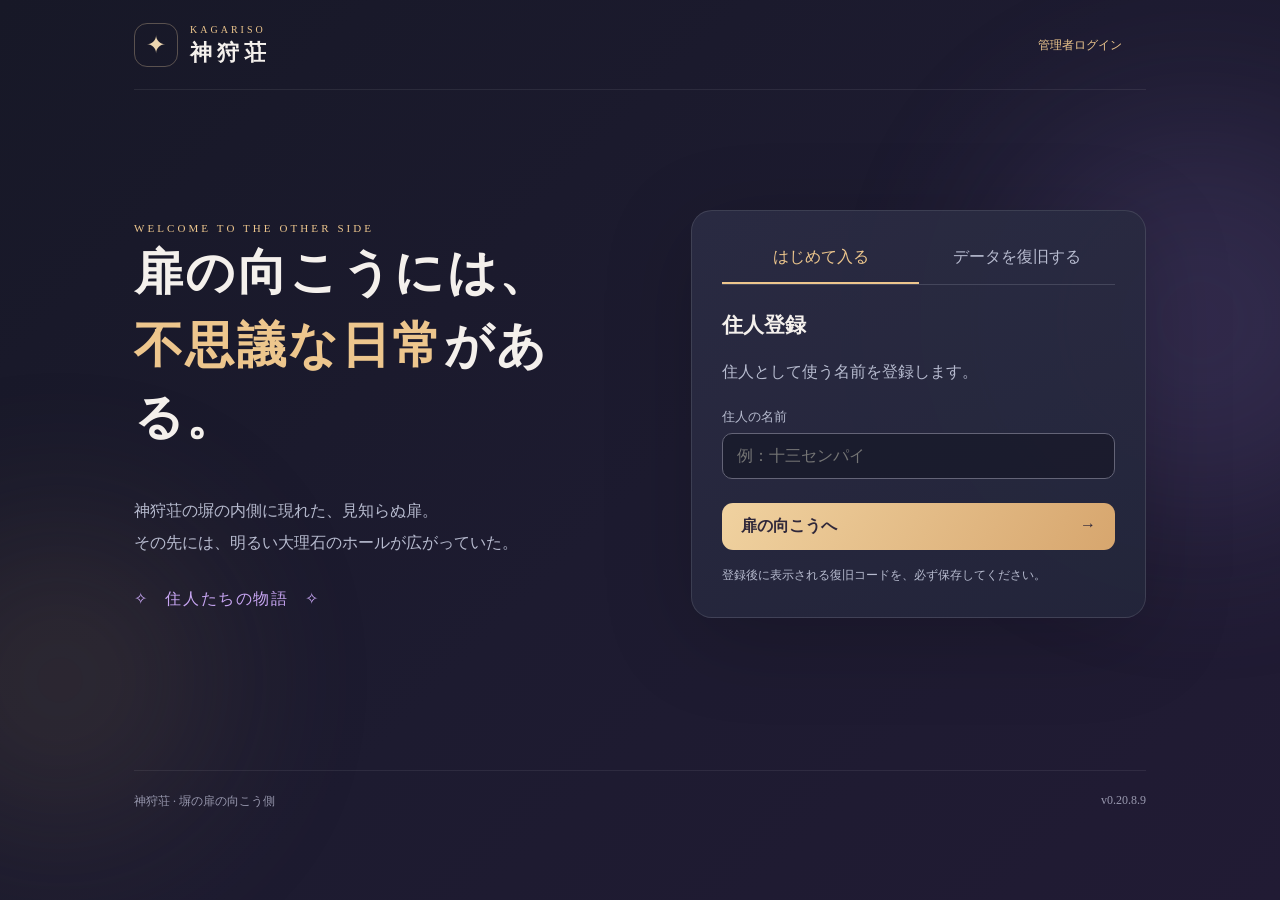
==== index.html @ fafd8544 "Add files via upload" ====
<!doctype html>
<html lang="ja">
<head>
  <meta charset="utf-8">
  <meta name="viewport" content="width=device-width,initial-scale=1">
  <meta name="theme-color" content="#1d1c2c">
  <meta name="description" content="神狩荘の扉の向こうに広がる不思議なホール。住人とNPCが暮らす物語。">
  <title>神狩荘｜塀の扉の向こう側</title>
  <link rel="stylesheet" href="style.css">
  <link rel="stylesheet" href="data/word-ui.css?v=0.12.1.3">
  <link rel="stylesheet" href="data/cave-map.css?v=0.12.1.5">
  <link rel="stylesheet" href="data/diary.css?v=0.13.0">
  <link rel="stylesheet" href="data/notifications.css?v=0.15.1">
  <link rel="stylesheet" href="data/material-rates.css?v=0.15.4">
  <link rel="stylesheet" href="data/quest-editor.css?v=0.15.11">
  <link rel="stylesheet" href="data/mobile-header.css?v=0.15.11">
  <link rel="stylesheet" href="data/cave-statistics.css?v=0.15.11">
  <link rel="stylesheet" href="data/forest.css?v=0.16.4.3">
  <link rel="stylesheet" href="data/sea.css?v=0.17.1.5">
  <link rel="stylesheet" href="data/cooking.css?v=0.18.7.5">
  <link rel="stylesheet" href="data/cave-stills.css?v=0.16.4.4">
  <script src="config.js" defer></script>
  <script src="data/materials.js" defer></script>
  <script src="data/gifts.js" defer></script>
  <script src="data/npcs.js" defer></script>
  <script src="data/visuals.js" defer></script>
  <script src="data/hall-backgrounds.js" defer></script>
  <style>
  /* v0.16.4.10 洞窟スチルの表示を上下まできれいに広げる */
  #cave-story-visual{overflow:hidden;}
  #cave-story-still{position:absolute;inset:0;width:100%;height:100%;object-fit:cover;object-position:center center;border-radius:inherit;display:block;}

/* v0.18.5.20: 共通の食事タブと料理画像のサイズ制限 */
#npc-feeding-page .npc-food-tabs, #pyoro-feeding-page .npc-food-tabs {
 display:grid;grid-template-columns:repeat(3,minmax(0,1fr));gap:8px;margin:18px 0 16px;
}
#npc-feeding-page .npc-food-tab, #pyoro-feeding-page .npc-food-tab {
 width:100%;min-width:0;padding:11px 5px;border:1px solid var(--line);border-radius:10px;
 background:transparent;color:inherit;cursor:pointer;font-size:inherit;
}
#npc-feeding-page .npc-food-tab.active, #pyoro-feeding-page .npc-food-tab.active {
 background:var(--accent,#dbac7f);color:#231b20;font-weight:bold;border-color:transparent;
}
#npc-feeding-page .feeding-list, #pyoro-feeding-page .feeding-list {display:grid;gap:10px;}
#npc-feeding-page .feeding-item, #pyoro-feeding-page .feeding-item {
 display:flex;align-items:center;gap:12px;border:1px solid var(--line);border-radius:12px;padding:10px;min-width:0;
}
#npc-feeding-page .feeding-item > div:first-child, #pyoro-feeding-page .feeding-item > div:first-child {
 width:52px!important;height:52px!important;flex:0 0 52px!important;min-width:52px;max-width:52px;
 display:flex;align-items:center;justify-content:center;overflow:hidden;border-radius:8px;
}
#npc-feeding-page .feeding-item > div:first-child img, #pyoro-feeding-page .feeding-item > div:first-child img {
 display:block!important;width:52px!important;height:52px!important;max-width:52px!important;max-height:52px!important;
 object-fit:contain!important;flex:none!important;margin:0!important;
}
#npc-feeding-page .feeding-item-info, #pyoro-feeding-page .feeding-item-info {flex:1;min-width:0;overflow-wrap:anywhere;}
#npc-feeding-page .feeding-item-info p, #pyoro-feeding-page .feeding-item-info p {margin:4px 0 0;}
#npc-feeding-page .feeding-item > button, #pyoro-feeding-page .feeding-item > button {width:auto!important;flex-shrink:0;}
@media(max-width:420px){#npc-feeding-page .feeding-item,#pyoro-feeding-page .feeding-item{gap:8px;padding:8px;}#npc-feeding-page .feeding-item > button,#pyoro-feeding-page .feeding-item > button{padding:8px 6px;font-size:.75rem;}}

/* 図鑑の検索・レア度欄を下端で揃える */
#material-catalog-page .catalog-search-row{align-items:end}
#material-catalog-page .catalog-search-row > div{min-width:0;display:flex;flex-direction:column}
#material-catalog-page .catalog-search-row label{display:block;line-height:1.4;margin-bottom:6px}
#material-catalog-page .catalog-search-note{font-size:.68em;white-space:nowrap}
#material-catalog-page .catalog-search-row input,#material-catalog-page .catalog-search-row select{box-sizing:border-box;height:42px;min-height:42px;margin:0;min-width:0}
@media(max-width:480px){#material-catalog-page label[for="catalog-search"]{font-size:clamp(11px,3.5vw,14px)}}
</style>
  <style>
  /* v0.16.4.10 白い扉イベントのスチル差し替え */
  .forest-event-visual{position:relative;overflow:hidden;}
  .forest-event-still{display:block;width:100%;height:auto;aspect-ratio:16/9;object-fit:cover;object-position:center center;border-radius:22px;}
</style>
  <style>
  /* v0.16.4.11: PC版ホール上部の操作ボタンを等しい高さで整列。
     スマホ（750px以下）の既存レイアウトは変更しない。 */
  @media (min-width: 751px) {
    .hall-head { flex-wrap: wrap; align-items: flex-start; }
    .hall-head > div:first-child { flex: 1 1 360px; min-width: 0; }
    .hall-head .hall-utilities {
      display: flex;
      flex: 0 0 auto;
      flex-wrap: nowrap;
      align-items: stretch;
      gap: 8px;
      margin: 0;
    }
    .hall-head .hall-utilities button {
      flex: 0 0 auto;
      min-width: 78px;
      min-height: 42px;
      padding: 9px 12px;
      display: inline-flex;
      align-items: center;
      justify-content: center;
      white-space: nowrap;
      word-break: keep-all;
      line-height: 1.35;
      text-align: center;
    }
  }
</style>
  <script src="data/sea-items.js?v=0.17.0.3" defer></script>
  <script src="data/greenhouse-data.js?v=0.19.0" defer></script>
  <script src="script.js?v=0.20.8.9" defer></script>
  <script src="data/cooking.js?v=0.18.7.5" defer></script>
  <script src="data/sea-game.js?v=0.17.1.5" defer></script>
<style>
 .admin-npc-selector{display:flex;align-items:center;flex-wrap:wrap;gap:12px;margin:14px 0 18px;}
 .admin-npc-selector select{max-width:260px;min-width:160px;}
 .admin-npc-selector .tiny{flex-basis:100%;margin:0;}
 #pyoro-admin-layout.profile-layout{display:block;}
 #pyoro-admin-layout.profile-layout .admin-editor-main{max-width:none;}
 #admin-editor-page .admin-enabled input[type=checkbox]{width:auto;flex:0 0 auto;}
 #admin-editor-page .admin-reply-row{grid-template-columns:minmax(0,1fr) minmax(0,2fr) auto;}
 @media(max-width:650px){#admin-editor-page .admin-reply-row{grid-template-columns:1fr;}}
 #admin-editor-page .admin-fields-grid>div{min-width:0;}
 #admin-editor-page .admin-topic-button{font:inherit; font-size:.85rem;}
 #pyoro-admin-fields .admin-gift-preview img{object-fit:contain;}
 .pyoro-material-admin-row{display:flex;align-items:center;gap:10px;margin:9px 0;}
 .pyoro-material-admin-row input:first-child{flex:1;}.pyoro-material-admin-row input[type=number]{width:90px!important;}
 .pyoro-audit-row{font-size:.82rem;opacity:.85;margin:6px 0;}
</style>
<style>
 .sea-admin-scroll{overflow-x:auto;margin:16px 0;}
 .sea-admin-table{width:100%;border-collapse:collapse;min-width:700px;}
 .sea-admin-table th,.sea-admin-table td{padding:9px 7px;border-bottom:1px solid rgba(190,180,215,.22);text-align:center;}
 .sea-admin-table input{width:86px;min-width:64px;box-sizing:border-box;padding:8px 5px;text-align:center;}
 .sea-admin-table th:first-child,.sea-admin-table td:first-child{white-space:nowrap;}
 #admin-sea-panel{margin-top:20px;}
</style>

<style>
/* v0.18.2 赤色の獣: 黄色い獣と同じプロフィール密度・順番 */
#pyoro-page .npc-profile > .actions > button,#pyoro-page .npc-profile > button.secondary{width:100%;}
#pyoro-page .npc-profile > button.secondary.small{width:auto;max-width:100%;margin-top:0;}
#pyoro-page .pyoro-subview{margin-top:24px;border-top:1px solid rgba(160,160,185,.3);padding-top:18px;}
#pyoro-page .pyoro-subview-top{display:flex;align-items:center;gap:14px;flex-wrap:wrap;margin-bottom:16px;}
#pyoro-page .pyoro-subview-top h2{margin:0;}
#pyoro-page .pyoro-detail-panel > h3{margin:16px 0;}
#pyoro-page .details-content .secondary.small{display:inline-flex;margin:6px 6px 0 0;}
#pyoro-page .npc-heading #pyoro-relationship{margin-top:4px;}
#pyoro-conversation-page .speech{margin-bottom:14px;}
#pyoro-conversation-page .conversation-paper-image{object-fit:contain;}
</style>
<style>
/* v0.18.3: 赤色の獣の言葉帳・日記・贈り物は黄色い獣と同じサイズ */
#pyoro-words-page input,#pyoro-words-page textarea{width:100%;max-width:100%;box-sizing:border-box}
#pyoro-word-history-page .request-card{margin-bottom:12px}
#pyoro-diary-page .diary-paper{white-space:normal}
#pyoro-diary-page #pyoro-diary-body{white-space:pre-line}
</style>
<style>
/* v0.18.4: 黄色い獣のUIに準拠した赤色の獣の独立ページ */
#pyoro-feeding-page .npc-feed-summary{display:flex;align-items:center;gap:14px;border:1px solid rgba(160,160,185,.3);border-radius:12px;padding:12px;margin:18px 0 22px}
#pyoro-feeding-page .npc-feed-summary img{width:80px;height:86px;object-fit:contain;flex:none}
#pyoro-feeding-page .npc-feed-summary p{margin:4px 0 0}
#pyoro-feeding-page #pyoro-feed-list h3{margin:18px 0 12px}
#pyoro-feeding-page #pyoro-feed-list button{width:100%}

</style>
<style>
/* v0.18.5: 赤色の獣の会話フォームを黄色い獣のUIと完全に同じ指定へ。 */
#pyoro-ai-form{display:grid;gap:10px;margin:12px 0}
#pyoro-ai-message{width:100%;min-height:94px;box-sizing:border-box;resize:vertical;background:#191b2d;border:1px solid var(--line);color:var(--ink);border-radius:9px;padding:12px;font:inherit;line-height:1.7;display:block}
#pyoro-ai-send{width:100%}
#pyoro-history-open{width:100%;margin:8px 0 12px}
#pyoro-conversation-page .conversation-word-action button{width:100%}
#pyoro-conversation-page .conversation-feeding-action button{width:100%}
#pyoro-conversation-close{width:100%;margin-top:15px}
#pyoro-name-form input{width:100%}
#pyoro-conversation-page .section-top h2{font-size:21px}
</style>

<style>
/* v0.18.5.2: 黄色い獣の言葉帳と同じフォーム間隔・サイズ */
#pyoro-words-page #pyoro-word-form{display:block}
#pyoro-words-page #pyoro-word-form label{display:block;margin:16px 0 7px;font-size:inherit}
#pyoro-words-page #pyoro-word-form input,
#pyoro-words-page #pyoro-word-form textarea{
 display:block;width:100%;max-width:100%;box-sizing:border-box;
 background:#191b2d;color:var(--ink);border:1px solid var(--line);
 border-radius:8px;padding:12px;font:inherit;line-height:1.6;
}
#pyoro-words-page #pyoro-word-form textarea{min-height:72px;resize:vertical}
#pyoro-words-page #pyoro-word-form button[type=submit]{display:block;width:100%;margin-top:20px}
#pyoro-words-page #pyoro-word-history-open{width:auto}
</style>

<style>
/* v0.18.5.20 共通NPC UI */
#pyoro-feeding-page .npc-feed-summary{border:0;padding:0;margin:14px 0 20px}
#pyoro-feeding-page .npc-feed-summary img{width:88px;height:96px;object-fit:contain}
#pyoro-feeding-page .feeding-list{display:grid;gap:10px}
#pyoro-feeding-page .feeding-item{display:flex;align-items:center;gap:12px;border:1px solid var(--line);border-radius:12px;padding:10px}
#pyoro-feeding-page .feeding-item > div:first-child{width:52px;flex:0 0 52px}
#pyoro-feeding-page .feeding-item img{width:52px;height:52px;object-fit:contain}
#pyoro-feeding-page .feeding-item-info{flex:1;min-width:0}
#pyoro-feeding-page .feeding-item-info p{margin:4px 0 0}
#pyoro-feeding-page .feeding-item button{width:auto!important;flex-shrink:0}
#hall-pyoro-actor img,#hall-paper-actor img{object-fit:contain;object-position:center bottom}
/* 立ち絵の余白が異なるため赤色の獣の見かけの大きさを調整 */
#hall-pyoro-actor img{transform:scale(.88);transform-origin:center bottom}
.npc-calendar{margin:16px 0 24px;padding:12px;border:1px solid var(--line);border-radius:12px}
.npc-calendar-header{display:flex;align-items:center;justify-content:space-between;gap:12px;margin-bottom:12px}
.npc-calendar-header button{width:38px;min-width:38px}
.npc-calendar-grid{display:grid;grid-template-columns:repeat(7,minmax(0,1fr));gap:4px}
.npc-calendar-weekday{text-align:center;font-size:.75rem;color:var(--muted);padding:5px 0}
.npc-calendar-grid button{aspect-ratio:1;min-width:0;padding:3px 0;border-radius:7px;font-size:.82rem}
.npc-calendar-grid button.has-entry{border-color:#c8a77b;color:#ffe2af}
.npc-calendar-grid button.active{background:#d9b17d;color:#201c27}
.npc-calendar-grid button:disabled{opacity:.35;cursor:default}
#paper-calendar-more,#pyoro-calendar-more{margin-top:12px}
</style>
<style>
/* v0.18.5.20: 森の扉と同じ四角い当たり判定を4つの入口へ適用。 */
#hall-visual .hall-door-hotspot{
  clip-path:none;
  border-radius:8px;
  box-sizing:border-box;
  overflow:visible;
}
#hall-visual .hall-door-hotspot::before{
  inset:0;
  box-sizing:border-box;
  border-radius:8px;
}
</style>

<style>
/* v0.18.6 月の扉：他の扉と同じ矩形の感知範囲 */
#hall-visual #hall-moon-door{clip-path:none;border-radius:8px;box-sizing:border-box;}
#hall-visual #hall-moon-door::before{inset:0;box-sizing:border-box;border-radius:8px;}
.moon-panel{max-width:630px;margin:auto;}
.moon-entrance{margin-top:20px;padding:22px;border:1px solid var(--line);border-radius:15px;background:rgba(17,19,37,.45);text-align:center;}
.moon-symbol{font-size:56px;line-height:1.4;color:#edd4a3;}
</style>
<style>
/* v0.18.7: 商人は背景と人物を合成済みの一枚絵で表示する */
.lent-scene{display:block;width:100%;height:auto;max-height:none;object-fit:contain;border-radius:15px;margin:16px 0;}
.lent-flower-quest{margin:16px 0 24px;padding:16px;border:1px solid var(--line);border-radius:12px;background:rgba(20,23,41,.35)}
.lent-flower-quest h2{margin-top:0}.lent-flower-intro{white-space:pre-wrap;line-height:1.8}
.lent-flower-progress{font-weight:700;color:#efd4a1}.lent-flower-action{display:flex;align-items:center;gap:10px;flex-wrap:wrap;margin:12px 0}
.lent-flower-action input{width:90px;padding:10px;border:1px solid var(--line);background:#1b2034;color:inherit;border-radius:8px}
@media(max-width:490px){.lent-flower-action button{flex:1 1 100%}}
.lent-intro{border:1px solid var(--line);border-radius:12px;padding:16px;margin:14px 0;}
.lent-intro h2{margin-top:0;}.lent-panel .lent-shop{margin-top:18px;}
/* v0.18.7.1 lentの親密度は獣と同じハート方式。商人らしく控えめに。 */
.lent-intro .lent-hearts{font-size:18px;line-height:1.4;letter-spacing:1px;color:#e7aaa7;margin:9px 0 3px;}
.lent-intro .lent-relation{font-size:12px;line-height:1.5;color:var(--muted,#b9bccd);margin:0 0 10px;}

.lent-offer{display:flex;align-items:center;justify-content:space-between;gap:12px;padding:14px;margin:10px 0;border:1px solid var(--line);border-radius:11px;}
.lent-offer .lent-offer-copy{flex:1;min-width:0;}.lent-offer-copy p{margin:5px 0 0;}
.lent-panel textarea{width:100%;box-sizing:border-box;min-height:105px;background:var(--input-bg,#1b2034);color:inherit;border:1px solid var(--line);border-radius:9px;padding:12px;font:inherit;}
.lent-panel #lent-chat-send{width:100%;margin-top:10px;}.lent-chat-panel{border-top:1px solid var(--line);padding-top:18px;margin-top:22px;}
@media(max-width:490px){.lent-offer{flex-direction:column;align-items:stretch;}}
</style>
<style>
#gh-stage{position:relative;overflow:hidden;border-radius:12px;min-height:200px;background:#303b36;isolation:isolate} .gh-background{width:100%;display:block;aspect-ratio:16/9;object-fit:cover;opacity:.48} #gh-pots{position:absolute;bottom:5%;left:0;right:0;display:grid;grid-template-columns:repeat(5,minmax(0,1fr));align-items:end;gap:0} .gh-pot{min-width:0;text-align:center;color:white;text-shadow:0 1px 3px #000;font-size:clamp(9px,2.3vw,14px)} .gh-pot img,.gh-pot svg{display:block;width:100%;aspect-ratio:1;object-fit:contain;filter:drop-shadow(0 3px 3px #0005)} .gh-pot span{display:block;background:#222437cf;border-radius:4px;margin:0 2px;padding:3px 0;min-height:2em} #gh-watering{position:absolute;width:31%;top:14%;z-index:5;pointer-events:none;transform:scaleX(var(--gh-flip,1));transition:left .18s ease} #gh-watering.gh-pour{animation:gh-pour .7s ease-in-out} @keyframes gh-pour{0%{transform:scaleX(var(--gh-flip,1)) rotate(-8deg);opacity:0}25%,75%{transform:scaleX(var(--gh-flip,1)) rotate(-15deg);opacity:1}100%{transform:scaleX(var(--gh-flip,1)) rotate(-4deg);opacity:.8}} .gh-wet img{filter:brightness(.85)} #gh-can{display:flex;align-items:center;gap:10px} #gh-can img{width:82px;object-fit:contain} #gh-prep label{display:block;margin:10px 0} #gh-prep input[type=checkbox]{width:auto} #gh-bar{width:100%;accent-color:#b99bdf} .gh-result-row{display:flex;gap:10px;align-items:center;margin:8px 0} .gh-result-row img{width:64px;height:64px;object-fit:contain;border-radius:6px} .gh-result-row span{flex:1} .gh-tabs,.gh-qty{display:flex;gap:6px;flex-wrap:wrap;align-items:center;margin:12px 0} .gh-qty input{width:72px;max-width:25%;text-align:center} .gh-selected{border-color:#e6bb82!important;color:#e6bb82!important} .gh-recipe select{width:100%;margin-top:5px} .gh-recipe{margin:10px 0} @media(prefers-reduced-motion:reduce){#gh-watering.gh-pour{animation:none}}
</style>
  <style>
  /* v0.20.0: 商人の報酬画像をカード内に収める。 */
  #lent-seed-reward {min-width:0;}
  #lent-seed-image.hidden, #lent-shop.hidden {display:none!important;}
  #lent-seed-reward .lent-seed-image {display:block;width:120px;max-width:100%;height:auto;max-height:120px;object-fit:contain;margin:10px auto;border-radius:8px;box-sizing:border-box;}
  </style>

<style>
/* v0.20.1: 寛ぎスペースでの獣の行動差分と会話マーク */
#hall-visual .npc-actor.hall-lounge-actor{
  position:absolute;
  z-index:6;
  min-width:88px;
  max-width:170px;
}
#hall-visual .npc-actor .hall-chat-bubble{display:none;}
#hall-visual .npc-actor.hall-chatting .hall-chat-bubble{
  display:flex;
  align-items:center;
  justify-content:center;
  position:absolute;
  top:-14px;
  right:4px;
  min-width:34px;
  height:34px;
  padding:0 10px;
  border-radius:999px;
  background:rgba(255,255,255,.94);
  color:#5b4d76;
  font-weight:700;
  box-shadow:0 8px 18px rgba(20,20,40,.22);
  animation:hallChatFloat 1.8s ease-in-out infinite;
}
#hall-visual .npc-actor.hall-chatting .hall-chat-bubble::after{
  content:'';
  position:absolute;
  left:10px;
  bottom:-6px;
  width:12px;
  height:12px;
  background:inherit;
  transform:rotate(45deg);
  border-radius:2px;
}
@keyframes hallChatFloat{
  0%,100%{transform:translateY(0)}
  50%{transform:translateY(-4px)}
}
</style>

<style>
#gh-catalog{display:block;margin-top:16px;}
#lent-reward-confirm img{display:block;width:120px;max-width:100%;height:auto;object-fit:contain;margin:12px auto;border-radius:8px;}
#lent-reward-confirm{text-align:center;}
#lent-seed-reward.hidden{display:none!important;}
</style>
<style>
#clothing-page .workshop-hero { display:block; width:100%; max-width:100%; height:auto; object-fit:contain; border-radius:12px; box-sizing:border-box; }
#clothing-page .workshop-panel { min-width:0; }
</style>
<style>
.collection-tabs{display:flex;flex-wrap:wrap;gap:6px;margin:14px 0}.collection-tabs button{flex:1 0 auto;min-height:40px;padding:8px 10px;font-size:13px}.collection-tabs button[aria-pressed=true]{background:#c5a4e9;color:#211b31;border-color:#c5a4e9}.catalog-controls select,#gift-receiver,.gift-send-row select,#inventory-search,#catalog-search{width:100%;min-height:42px;background:#1b1c2e;color:#f4edf5;border:1px solid #625d77;border-radius:9px;padding:8px;font-size:14px}.catalog-controls{display:grid;grid-template-columns:repeat(2,minmax(0,1fr));gap:10px;margin:10px 0}#inventory-list,#material-catalog-grid,.gift-picker-grid{display:grid!important;grid-template-columns:repeat(4,minmax(0,1fr))!important;gap:8px;align-items:stretch}#inventory-list .inventory-item,#material-catalog-grid .material-catalog-card,.gift-picker-grid button{display:flex;flex-direction:column;align-items:center;justify-content:flex-start;min-width:0;padding:6px;gap:5px;text-align:center;border:1px solid #514b61;border-radius:9px;background:#202134;color:inherit;overflow:hidden}#inventory-list .material-thumb,#material-catalog-grid .material-catalog-image,.gift-picker-grid .material-thumb{width:100%;height:auto;aspect-ratio:1;object-fit:contain;margin:0}#material-catalog-grid .material-catalog-image img{width:100%;height:100%;object-fit:contain}#inventory-list strong,#material-catalog-grid strong,.gift-picker-grid strong{font-size:12px;overflow-wrap:anywhere;line-height:1.35}#material-catalog-grid .catalog-empty,#inventory-list>.muted{grid-column:1/-1}.collection-detail{max-width:min(90vw,420px);background:#26263a;color:#eee;border:1px solid #80728e;border-radius:12px;padding:20px}.collection-detail::backdrop{background:#0009}.collection-detail img{display:block;width:120px;max-width:100%;margin:auto}.collection-detail button{width:100%;margin-top:12px}.gift-picker-grid button[aria-pressed=true]{border-color:#e9c18b;background:#44394a}.gift-send-row{margin:10px 0}.gift-picker-grid{max-height:360px;overflow:auto}.collection-tabs .hidden,#mail-send-panel.hidden{display:none!important}@media(max-width:420px){#inventory-list,#material-catalog-grid,.gift-picker-grid{gap:4px}#inventory-list .inventory-item,#material-catalog-grid .material-catalog-card,.gift-picker-grid button{padding:4px}#inventory-list strong,#material-catalog-grid strong,.gift-picker-grid strong{font-size:10px}}
</style><style>
.cloth-grid{display:grid;grid-template-columns:repeat(4,minmax(0,1fr));gap:8px}.cloth-recipe{min-width:0;overflow-wrap:anywhere;padding:10px 5px!important;text-align:left;align-content:start;font-size:12px}.cloth-recipe strong{display:block;margin-bottom:8px;text-align:center}.cloth-recipe span span{display:block;margin:4px 0}.cloth-recipe small{font-size:10px}.cloth-short{color:#e6a1a4}.cloth-recipe:disabled{opacity:.45}.cloth-game{display:grid;gap:12px;margin:12px 0}.cloth-swatch{width:100px;height:80px;margin:auto;border:2px solid #cfb27f;border-radius:8px}.cloth-color-grid{display:grid;grid-template-columns:repeat(3,1fr);gap:8px}.cloth-pattern{display:grid;gap:5px;max-width:330px;width:100%;margin:auto}.cloth-pattern[hidden]{display:none}.cloth-pattern button{aspect-ratio:1;padding:0!important;background:#37334a;opacity:1!important}.cloth-pattern .lit{background:#d9b777!important}.cloth-example{max-width:135px}.cloth-track{height:45px;position:relative;background:#3d3952;border-radius:10px;overflow:hidden;touch-action:manipulation}.cloth-needle{position:absolute;width:4px;background:white;height:100%;transform:translateX(-50%)}
</style><style>
.recipe-controls input,.recipe-controls select{box-sizing:border-box;width:100%;min-width:0;min-height:42px;background:#1b1c2e;color:#f4edf5;border:1px solid #625d77;border-radius:9px;padding:8px;font-size:14px;}
.recipe-controls label{display:block;margin-bottom:6px;}
.cloth-grid > button.cloth-recipe{display:flex;flex-direction:column;align-items:stretch;justify-content:flex-start;text-align:left;gap:0;min-width:0;white-space:normal;}
.cloth-grid > button.cloth-recipe > strong{width:100%;text-align:center;margin:0 0 8px;}
.cloth-grid > button.cloth-recipe > small{text-align:center;}
.cloth-grid > button.cloth-recipe > span{display:block;width:100%;text-align:left;margin:0;}
</style>
<style>
/* v0.20.8.9 — 管理画面の入力UIを図鑑・持ち物に統一 */
:is(#admin-editor-page,#admin-login-page) {color-scheme:dark;}
:is(#admin-editor-page,#admin-login-page) :is(select,textarea,input:not([type=checkbox]):not([type=radio]):not([type=range]):not([type=hidden]):not([type=color]):not([type=file]):not([type=button]):not([type=submit]):not([type=reset])) {
 box-sizing:border-box;width:100%;min-width:0;max-width:100%;min-height:42px;background:#1b1c2e;color:#f4edf5;border:1px solid #625d77;border-radius:9px;padding:8px 10px;font:inherit;font-size:14px;line-height:1.4;
}
:is(#admin-editor-page,#admin-login-page) textarea {display:block;min-height:100px;resize:vertical;}
:is(#admin-editor-page,#admin-login-page) :is(select,textarea,input):focus-visible {outline:2px solid #c5a4e9;outline-offset:2px;}
:is(#admin-editor-page,#admin-login-page) :is(input,textarea)::placeholder {color:#a29db1;opacity:1;}
:is(#admin-editor-page,#admin-login-page) :is(input,select,textarea):disabled {opacity:.55;cursor:not-allowed;}
#admin-editor-page input[readonly]{color:#b8b2c5;}
#admin-editor-page select option {background:#1b1c2e;color:#f4edf5;}
#admin-editor-page .admin-fields-grid {display:grid;grid-template-columns:repeat(2,minmax(0,1fr));gap:12px;margin:12px 0;}
#admin-editor-page .admin-fields-grid.hidden {display:none!important;}
#admin-editor-page .admin-fields-grid label,#admin-clothing-panel form>label:not(.admin-enabled),#admin-login-page form>label {display:block;margin:8px 0 6px;}
#admin-editor-page .admin-npc-selector select{width:auto;max-width:100%;min-width:160px;}
#admin-editor-page .admin-enabled {display:flex;align-items:center;gap:9px;min-height:36px;margin:6px 0;}
#admin-editor-page :is(input[type=checkbox],input[type=radio]){accent-color:#c5a4e9;width:18px!important;height:18px;flex:0 0 18px;margin:0;}
#admin-editor-page #cl-materials .admin-reply-row {display:grid;grid-template-columns:minmax(0,1fr) minmax(64px,100px) auto;align-items:center;gap:8px;margin:8px 0;}
#admin-editor-page #cl-steps .admin-reply-row {display:grid;grid-template-columns:minmax(0,1fr) minmax(0,1fr) auto;align-items:center;gap:8px;margin:8px 0;}
#cl-steps .admin-reply-row>div{display:flex;gap:4px;}
#admin-editor-page :is(#cl-materials,#cl-steps) button {min-height:42px;width:auto;white-space:nowrap;padding:6px 10px;}
#admin-editor-page #cl-save{width:100%;min-height:42px;margin:8px 0 16px;}
#admin-editor-page .sea-admin-table input{width:86px;min-width:64px;}
@media(max-width:520px){#admin-editor-page .admin-fields-grid{grid-template-columns:1fr;}#admin-editor-page #cl-steps .admin-reply-row{grid-template-columns:repeat(2,minmax(0,1fr));}#cl-steps .admin-reply-row>div{grid-column:1/-1;justify-content:flex-end;}#admin-editor-page #cl-materials .admin-reply-row{grid-template-columns:minmax(0,1fr) 70px auto;}}
</style>

<style>
/* v0.20.8.9: スマホのホール内NPCを縮小 */
@media (max-width: 600px) {
  #hall-visual :is(#hall-paper-actor,#hall-pyoro-actor) {
    width: 19%; min-width: 0; max-width: 100px;
  }
  #hall-visual :is(#hall-paper-actor,#hall-pyoro-actor).hall-lounge-actor {
    width: 14% !important; min-width: 0; max-width: 80px;
    height: auto;
  }
  #hall-visual :is(#hall-paper-actor,#hall-pyoro-actor).hall-lounge-actor img {
    width: 100%; height: auto; max-height: none;
  }
  /* 足元を座標の基準にし、説明文はレイアウトから外す。 */
  #hall-visual .npc-actor.hall-lounge-actor > span:not(.hall-chat-bubble) {
    position: absolute; top: 100%; left: 50%;
    transform: translateX(-50%); margin-top: 2px;
    font-size: 8px; padding: 2px 4px;
    white-space: nowrap; max-width: none; pointer-events: none;
  }
  #hall-visual .npc-actor.hall-lounge-actor {
    filter: none;
    transform-origin: center bottom;
  }
  #hall-visual .npc-actor.hall-lounge-actor img {
    display: block; filter: drop-shadow(0 2px 2px rgba(10,10,25,.35));
  }
  #hall-visual #hall-paper-actor.hall-chatting { left: 41% !important; }
  #hall-visual #hall-pyoro-actor.hall-chatting { left: 59% !important; }
  #hall-visual :is(#hall-paper-label,#hall-pyoro-label) {
    font-size: 9px; padding: 3px 4px; white-space: normal;
    width: max-content; max-width: 100px; line-height: 1.25;
    text-align: center; overflow-wrap: anywhere;
  }
  #hall-visual .npc-actor.hall-chatting .hall-chat-bubble {
    top: -9px; right: 0; min-width: 22px; height: 22px;
    padding: 0 5px; font-size: 11px;
  }
  #hall-visual .npc-actor.hall-chatting .hall-chat-bubble::after {
    width: 7px; height: 7px; bottom: -3px; left: 7px;
  }
}
</style>
</head>
<body>
  <div class="ambient ambient-a" aria-hidden="true"></div><div class="ambient ambient-b" aria-hidden="true"></div>
  <div id="toast" class="toast" role="status" aria-live="polite"></div>
  <div id="game-notifications" aria-label="新着通知"></div>
  <dialog id="notification-settings" class="notification-settings">
    <h2>通知設定</h2><p class="muted tiny">このブラウザの住人ごとに保存されます。</p>
    <label><input type="checkbox" id="notify-npc"> 黄色い獣からの贈り物</label>
    <label><input type="checkbox" id="notify-resident"> 住人からの贈り物</label>
    <label><input type="checkbox" id="notify-cave"> 探索区画・扉の解放</label>
    <label><input type="checkbox" id="notify-greenhouse"> 温室の花の収穫</label>
    <button type="button" class="secondary" id="close-notification-settings">閉じる</button>
  </dialog>
  <dialog id="lent-reward-confirm" class="notification-settings"><img src="images/greenhouse/tane2.webp" alt="不思議な花の種"><p>商人から種を受け取った。</p><button type="button" id="lent-reward-close" class="secondary">閉じる</button></dialog>
  <div class="layout">
    <header class="topbar">
      <div class="brand"><span class="brand-mark">✦</span><div><span class="overline">KAGARISO</span><strong>神狩荘</strong></div></div>
      <div class="admin-top-nav"><button type="button" class="text-button" id="open-admin-login">管理者ログイン</button></div><div id="user-bar" class="user-bar hidden"><span id="user-name"></span><button type="button" class="text-button" id="open-notification-settings">設定</button><button class="text-button" id="logout-btn">ログアウト</button></div>
    </header>
    <main>
      <section id="auth-page" class="page auth-page">
        <div class="auth-intro"><span class="eyebrow">WELCOME TO THE OTHER SIDE</span><h1>扉の向こうには、<br><em>不思議な日常</em>がある。</h1><p>神狩荘の塀の内側に現れた、見知らぬ扉。<br>その先には、明るい大理石のホールが広がっていた。</p><div class="seal">✧ &nbsp; 住人たちの物語 &nbsp; ✧</div></div>
        <div class="panel auth-panel">
          <div class="tabs"><button id="tab-register" class="tab active" type="button">はじめて入る</button><button id="tab-recover" class="tab" type="button">データを復旧する</button></div>
          <form id="register-form"><h2>住人登録</h2><p class="muted">住人として使う名前を登録します。</p><label for="register-name">住人の名前</label><input id="register-name" maxlength="20" autocomplete="nickname" placeholder="例：十三センパイ" required><button class="primary" type="submit">扉の向こうへ <span>→</span></button><p class="note">登録後に表示される復旧コードを、必ず保存してください。</p></form>
          <form id="recover-form" class="hidden"><h2>データの復旧</h2><p class="muted">別の端末でも、以前の住人として戻れます。</p><label for="recover-name">登録した住人名</label><input id="recover-name" autocomplete="username" required><label for="recover-code">復旧コード</label><input id="recover-code" autocomplete="off" required><button class="primary" type="submit">住人データを復旧 <span>→</span></button><p class="note">復旧すると古い復旧コードは無効になります。</p></form>
        </div>
      </section>
      <section id="recovery-page" class="page hidden narrow"><div class="panel recovery-panel"><div class="big-icon">✉</div><span class="eyebrow">IMPORTANT</span><h1>復旧コードを保存してね</h1><p>このコードは<strong>今回だけ</strong>表示されます。端末やブラウザを変更したとき、住人データを復旧するために必要です。</p><div class="secret-code" id="recovery-output"></div><button id="copy-recovery" class="secondary">コードをコピー</button><label class="confirm"><input id="confirmed-recovery" type="checkbox"> 安全な場所に保存しました</label><button id="enter-after-recovery" class="primary" disabled>ホールへ進む →</button></div></section>
      <section id="hall-page" class="page hidden"><div class="hall-head"><div><span class="eyebrow">THE HALL OF DOORS</span><h1>塀の扉の向こう側</h1><p>静かな大理石のホール。<span id="hall-closed-door-copy">いくつもの扉のうち、開くのはまだほんの一部。</span></p></div><div class="actions hall-utilities"><button id="open-inventory" class="secondary small">持ち物</button><button id="open-material-catalog" class="secondary small">図鑑</button><button id="open-gifts" class="secondary small">通信箱 <span id="gift-ready-badge" class="hidden"></span></button><button id="forest-memory" class="secondary small hidden">思い出</button><button id="refresh-hall" class="secondary small">↻ 更新</button></div></div><div class="game-backdrop hall-visual" id="hall-visual" role="group" aria-label="ホールの風景">
            <img class="scene-background" id="hall-background" alt="大理石のホール" loading="eager">
            <!-- v0.11.8.4: 背景上の左端の茶色い扉。画像の表示位置に合わせてJSで配置。 -->
            <button type="button" id="hall-cave-door" class="hall-door-hotspot" aria-label="左端の茶色い扉を開いて洞窟を探索する" title="洞窟へ行く"><span class="hall-door-hint" aria-hidden="true">洞窟へ</span></button>
            <button type="button" id="hall-forest-door" class="hall-door-hotspot hidden" aria-label="白い扉"><span class="hall-door-hint" id="forest-door-hint">白い扉</span></button>
            <button type="button" id="hall-sea-door" class="hall-door-hotspot hidden" aria-label="緑の扉"><span class="hall-door-hint" id="sea-door-hint">🔒</span></button>
            <button type="button" id="hall-front-door" class="hall-door-hotspot hidden" aria-label="正面の扉" title="正面の扉"><span class="hall-door-hint" id="front-door-hint">正面の扉</span></button>
            <button type="button" id="hall-moon-door" class="hall-door-hotspot hidden" aria-label="商店" title="商店"><span class="hall-door-hint">商店へ</span></button>
            <button type="button" id="hall-greenhouse-door" class="hall-door-hotspot hidden" aria-label="温室" title="温室"><span class="hall-door-hint">温室へ</span></button>
            <button type="button" id="hall-paper-actor" class="npc-actor hidden" aria-label="黄色い獣のプロフィールを見る">
              <img id="hall-paper-image" alt="黄色い獣" loading="eager"><span id="hall-paper-label">黄色い獣に会う</span>
            </button>
            <button type="button" id="hall-pyoro-actor" data-hall-slot="4" class="npc-actor hidden" aria-label="赤色の獣のプロフィールを見る"><img src="images/npc/pyoro/normal.webp" alt="赤色の獣"><span id="hall-pyoro-label">赤色の獣に会う</span></button>
          </div><div class="section-top"><h2>ここにいる住人たち</h2><p class="muted">居場所は、住人全員で共有されています。</p></div><div id="npc-list" class="npc-list"></div><div id="private-room-links" class="actions hidden"></div><section id="hall-build" class="cave-construction hidden" style="margin-top:18px"></section><div class="section-top"><h2>不思議な扉</h2><p class="muted">扉の向こうには、新しい探索が待っている。</p></div><div id="doors" class="doors"></div></section>
      <section id="greenhouse-page" class="page hidden narrow">
        <button type="button" id="greenhouse-back-moon" class="back">← 商人の部屋へ戻る</button>
        <button type="button" id="greenhouse-back-hall" class="back">← ホールへ戻る</button>
        <div class="panel"><span class="eyebrow">THE GREENHOUSE</span><h1>温室</h1>
          <p>紫色の扉の先には、花を育てるための場所が用意されていた。</p>
          <div id="gh-stage"><img class="gh-background" src="images/backgrounds/greenhouse.webp" alt="温室"><div id="gh-pots"></div><img id="gh-watering" class="hidden" alt=""></div>
          <div id="gh-can"></div><p id="gh-owned" class="muted"></p><p id="gh-status" class="scene" role="status"></p>
          <button id="gh-plant" class="primary">種を植える（1袋）</button>
          <div id="gh-prep" class="hidden"><label><input type="checkbox" id="gh-compost"> 腐葉土を使う（5分に短縮）</label><label><input type="checkbox" id="gh-fertilizer"> 肥料を使う（1鉢5本確定）</label><button id="gh-water" class="primary">水をあげる</button></div>
          <div id="gh-progress" class="hidden"><progress id="gh-bar" max="100" value="0"></progress><p id="gh-clock"></p></div>
          <button id="gh-harvest" class="primary hidden">まとめて収穫する</button><div id="gh-result"></div><button id="gh-catalog" class="secondary">図鑑を見る</button>
        </div>
      </section>
      <section id="moon-page" class="page hidden narrow">
        <button type="button" id="moon-back-hall" class="back">← ホールへ戻る</button>
        <div class="panel moon-panel lent-panel">
          <span class="eyebrow">THE MOONLIT MERCHANT</span>
          <h1>月の扉の商人</h1>
          <img id="lent-scene" class="lent-scene" src="images/npc/lent/normal.webp" alt="商人の部屋" loading="eager">
          <div class="lent-intro">
            <h2>商人</h2>
            <p id="lent-hearts" class="lent-hearts" aria-label="親密度 ♡0">♡♡♡♡♡♡♡♡♡♡</p>
            <p id="lent-relation" class="lent-relation">あなたとの関係：お客様</p>
            <p id="lent-state">店の様子を確認しています……</p>
          </div>
          <p id="lent-message" class="scene hidden" role="status" aria-live="polite"></p>
          <section id="lent-flower-quest" class="lent-flower-quest">
            <h2>共同クエスト｜逆さに咲く花</h2>
            <p id="lent-flower-intro" class="lent-flower-intro"></p>
            <p id="lent-flower-progress" class="lent-flower-progress" aria-live="polite"></p>
            <p id="lent-flower-owned" class="muted tiny"></p>
            <div class="lent-flower-action rate-donation" id="lent-flower-controls"><label for="lent-flower-qty">納品数</label>
              <button type="button" class="secondary small" data-lent-step="-10">−10</button><input type="number" id="lent-flower-qty" min="1" max="1000" step="1" value="1" inputmode="numeric">
              <button type="button" class="secondary small" data-lent-step="10">＋10</button><button type="button" class="secondary small" data-lent-step="max">最大</button><button type="button" id="lent-flower-donate" class="primary">花を納品する</button>
            </div>
            <p class="muted tiny">全住人で1,000個集めると、商人から報酬を受け取れます。</p>
          </section>
          <section id="lent-seed-reward" class="lent-seed-reward hidden">
            <h2>商人からの贈り物</h2>
            <p id="lent-seed-message">「……ありがとう。場所は用意したから、あとはがんばれ。」</p>
            <img src="images/greenhouse/tane2.webp" alt="商人から渡される花の種" id="lent-seed-image" class="lent-seed-image hidden" loading="lazy">
            <button type="button" id="lent-seed-claim" class="primary">種を受け取る</button>
            <p id="lent-seed-status" class="muted tiny"></p>
            <button type="button" id="lent-enter-greenhouse" class="secondary">温室へ</button>
          </section>
          <section id="lent-shop" class="lent-shop hidden">
            <h2>物々交換</h2>
            <div id="gh-shop"></div><div id="lent-offers"></div>

          </section>
          <section id="lent-conversation" class="hidden lent-chat-panel">
            <h2>自由に話しかける <span id="lent-chat-usage" class="muted">(0/5回)</span></h2>
            <textarea id="lent-chat-input" maxlength="240" rows="4" placeholder="商人に話しかける（240文字まで）"></textarea>
            <button id="lent-chat-send" type="button" class="primary">話しかける</button>
            <p id="lent-chat-reply" class="speech" aria-live="polite"></p>
          </section>
          <button type="button" id="lent-wake" class="secondary hidden">そっと声をかけて起こす</button>
          <p id="lent-chat-locked" class="muted tiny">自由会話は♡5で解放されます。</p>
        </div>
      </section>
      <!-- v0.18.5.4: 工房TOP。料理と将来の服飾を別の入口に分離する。 -->
      <section id="workshop-page" class="page hidden narrow">
        <button type="button" id="workshop-back-hall" class="back">← ホールへ戻る</button>
        <div class="panel workshop-panel">
          <span class="eyebrow">THE WORKSHOP</span>
          <h1>工房</h1>
          <img class="workshop-hero" src="images/backgrounds/Workshop.webp" alt="料理台と裁縫道具が並ぶ工房" loading="lazy">
          <div class="workshop-choices">
            <button type="button" id="workshop-enter-cooking" class="workshop-choice">
              <img src="images/backgrounds/kitchen.webp" alt="" loading="lazy">
              <span class="workshop-choice-text"><strong>料理を作る</strong><small>台所でレシピを選び、素材を調理する</small></span>
              </button>
            <button type="button" id="workshop-enter-clothing" class="workshop-choice workshop-choice-disabled" disabled>
              <img src="images/backgrounds/Clothing.webp" alt="" loading="lazy">
              <span class="workshop-choice-text"><strong>服飾</strong><small id="clothing-hint">温室で花を収穫すると解放されます</small></span>
              
            </button>
          </div>
        </div>
      </section>
      <section id="clothing-page" class="page hidden narrow"><button type="button" id="clothing-back" class="back">← 工房へ戻る</button><button type="button" id="clothing-hall-back" class="back">← ホールに戻る</button><div class="panel workshop-panel"><span class="eyebrow">CLOTHING</span><h2>服飾</h2><img class="workshop-hero" src="images/backgrounds/Clothing.webp" alt="服飾工房"><p class="muted">必要な素材を揃えて服を作りましょう。完成するまで衣装の姿は秘密です。</p><div id="clothing-recipes"></div></div></section>
      <section id="cooking-page" class="page hidden narrow">
  <nav class="workshop-cooking-nav" aria-label="移動先">
    <button type="button" id="cooking-back" class="back">← 工房へ戻る</button>
    <button type="button" id="cooking-hall-back" class="back">← ホールへ戻る</button>
  </nav>
  <div class="panel">
    <span class="eyebrow">THE KITCHEN</span><h1>料理を作る</h1>
    <img class="workshop-hero kitchen-hero" src="images/backgrounds/kitchen.webp" alt="明るい工房の台所" loading="lazy">
    <p id="cooking-first" class="scene hidden">重い正面の扉が、ことりと開いた。奥には、よく磨かれた調理台と、誰かが並べた古い料理帳。料理帳には、まだ余白がたくさん残されている。</p>
    <p id="cooking-progress" class="cooking-progress-plain"></p><p id="cooking-moon" class="hidden" aria-hidden="true"></p>
    <div id="cooking-message" role="status" aria-live="polite" class="cooking-notice" hidden></div>
    <div id="cooking-library">
      <h2>レシピ</h2><p class="muted tiny">レシピは料理や探索・獣たちとの交流、住人への贈り物で解放されます。調理回数に1日の制限はありません。</p>
      <div class="catalog-controls recipe-controls"><div><label for="cooking-filter">料理の種類</label><select id="cooking-filter" aria-label="料理の種類"><option value="all">すべて</option><option>洞窟</option><option>森</option><option>海</option><option>複合</option><option>特別</option></select></div><div><label for="cooking-search">名前で検索</label><input id="cooking-search" placeholder="料理名を検索" aria-label="料理名を検索"></div></div>
      <div id="cooking-recipes" class="cooking-recipe-grid" aria-label="レシピ一覧"></div>
      
    </div>
    <div id="cooking-play" class="hidden">
      <h2 id="cooking-playing-name" tabindex="-1"></h2><h3 id="cooking-stage-title" class="hidden" aria-hidden="true"></h3>
      <div id="cooking-tap" class="hidden"><div class="cooking-tap-status"><span id="cooking-laps" class="muted tiny" aria-live="off">残り3往復</span><span id="cooking-tap-count" class="muted tiny">0 / 3回タップ</span></div><div class="cooking-timing"><span class="cooking-cut-zone" style="left:13%" aria-hidden="true"></span><span class="cooking-cut-zone" style="left:43%" aria-hidden="true"></span><span class="cooking-cut-zone" style="left:73%" aria-hidden="true"></span><div class="marker" id="cooking-marker"></div><div id="cooking-tap-positions" class="cooking-tap-positions" aria-label="3回のタップ位置の記録"></div></div><button id="cooking-tap-button" class="primary cooking-tap-button" type="button">ここでタップ！</button></div>
      <div id="cooking-hold" class="hidden">
        <p class="muted cooking-hold-guide">ボタンを長押しし、水色の範囲で指を離そう。</p>
        <div id="cooking-hold-meter" class="cooking-hold-meter" role="progressbar" aria-label="長押しゲージ" aria-valuemin="0" aria-valuemax="100" aria-valuenow="0">
          <div class="cooking-hold-success-zone" aria-hidden="true"></div>
          <div id="cooking-hold-fill" class="cooking-hold-fill" aria-hidden="true"></div>
          <div id="cooking-hold-cursor" class="cooking-hold-cursor" aria-hidden="true"></div>
        </div>
        <div class="cooking-hold-legend"><span>0</span><span>水色の範囲で成功</span><span>MAX</span></div>
        <button id="cooking-hold-button" class="primary cooking-hold-button" type="button">ここを長押し</button>
      </div>
      <div id="cooking-card" class="hidden"><p class="muted">宝物🪎・宝石💎・コイン🪙のどれかを3枚集めて。</p><div id="cooking-card-grid" class="cooking-card-grid"></div></div>
      <div id="cooking-finish" class="hidden"><p class="muted">調理を保存しています……</p></div>
      <p id="cooking-stage-result" class="scene" aria-live="polite"></p>
      <div class="actions"><button id="cooking-cancel" class="secondary">中断する</button></div>
    </div>
    <section id="cooking-completion" class="hidden cooking-completion" aria-live="polite">
      <h2 tabindex="-1" id="cooking-completion-title">料理が完成した！</h2>
      <img id="cooking-completion-image" class="cooking-completion-image" alt="" hidden>
      <p id="cooking-completion-name" class="cooking-completion-name"></p>
      <p id="cooking-completion-quantity" class="cooking-completion-quantity"></p>
      <p class="muted">完成した料理は持ち物に入りました。</p>
      <div class="cooking-completion-actions"><button id="cooking-completion-again" class="primary" type="button">もう一度作る</button><button id="cooking-completion-back" class="secondary" type="button">レシピ一覧</button></div>
    </section>
    <div id="cooking-stock" class="hidden" aria-hidden="true"></div>
  </div>
</section>
<section id="cooking-recipe-page" class="page hidden narrow">
  <nav class="workshop-cooking-nav" aria-label="レシピ詳細から戻る">
    <button type="button" id="cooking-recipe-back" class="back">← レシピ一覧へ戻る</button>
    <button type="button" id="cooking-recipe-hall-back" class="back">← ホールへ戻る</button>
  </nav>
  <div class="panel">
    <span class="eyebrow">THE RECIPE</span>
    <h1>レシピ詳細</h1>
    <div id="cooking-recipe-detail-content" class="cooking-recipe-detail-content" aria-live="polite"></div>
  </div>
</section>
<section id="front-event-page" class="page hidden narrow"><div class="panel story"><span class="eyebrow">THE DOOR OF CREATION</span><h1>正面の扉の向こう側</h1><img src="images/memories/frontDoorUnlock.webp" alt="正面の扉の前で喜ぶ二匹の獣" style="display:block;width:100%;height:auto;border-radius:16px"><div id="front-event-text" class="scene" style="white-space:pre-line;margin-top:16px" aria-live="polite"></div><p id="front-event-progress" class="muted tiny"></p><button id="front-event-next" class="primary">続きを読む →</button></div></section>
<section id="moon-event-page" class="page hidden narrow"><div class="panel story"><span class="eyebrow">THE DOOR OF THE MOON</span><h1>月の扉の向こう側</h1><img src="images/memories/moonDoorUnlock.webp" alt="月の扉に気付いた赤色の獣" style="display:block;width:100%;height:auto;border-radius:16px"><div id="moon-event-text" class="scene" style="white-space:pre-line;margin-top:16px" aria-live="polite"></div><p id="moon-event-progress" class="muted tiny"></p><button id="moon-event-next" class="primary">続きを読む →</button></div></section>
<section id="build-event-page" class="page hidden narrow"><div class="panel story"><span class="eyebrow">A PLACE TO CALL HOME</span><h1 id="build-event-title"></h1><img id="build-event-image" alt="拡張イベント" style="display:block;width:100%;height:auto;border-radius:16px"><div id="build-event-text" class="scene" style="white-space:pre-line;margin-top:16px" aria-live="polite"></div><p id="build-event-progress" class="muted tiny"></p><div class="actions"><button id="build-event-prev" class="secondary">戻る</button><button id="build-event-next" class="primary">続きを読む →</button></div></div></section>
<section id="sea-event-page" class="page hidden narrow"><div class="panel story"><span class="eyebrow">A MEMORY BY THE SEA</span><h1 id="sea-event-title"></h1><img id="sea-event-image" alt="物語の思い出" style="display:block;width:100%;height:auto;border-radius:16px"><div id="sea-event-text" class="scene" style="white-space:pre-line;margin-top:16px"></div><div id="sea-event-choices" class="choice-list"></div><button id="sea-event-next" class="primary">続きを読む →</button></div></section>
<section id="sea-page" class="page hidden narrow">
 <button type="button" id="sea-back" class="back">← ホールに戻る</button>
 <div class="panel">
 <span class="eyebrow">THE GREEN DOOR · SEA</span><h1>海の探索</h1>
 <div id="sea-pier">
  <div class="sea-pier-frame"><img id="sea-scene" src="images/backgrounds/sea1.webp" alt="海の桟橋">
   <div id="sea-meter-frame" class="sea-meter-frame"><div class="sea-meter"><i id="sea-meter-fill" style="width:0%"></i></div></div>
  </div>
  <div id="sea-bait-panel" class="sea-bait-panel"><strong>エサを選ぶ</strong>
   <label><input id="sea-bait-none" name="sea-bait" type="radio" checked> エサなしで釣る <small>（無料・★1～★5）</small></label>
   <label><input id="sea-bait-worm" name="sea-bait" type="radio"> みみずを1匹使う <small>（釣り成功で★3以上確定）</small></label>
   <p id="sea-worms" class="muted tiny"></p></div>
  <div class="sea-actions"><button id="sea-start" class="primary">釣りをする</button><button id="sea-resume" class="primary hidden">進行中の釣りへ戻る</button><button id="sea-refresh" class="secondary small">↻ 更新</button></div>
 </div>
 <div id="sea-game" class="hidden" aria-label="釣りミニゲーム">
  <p class="sea-game-header"><strong>釣りに挑戦中</strong> <span id="sea-laps"></span></p>
  <div class="sea-board"><canvas id="sea-canvas" width="500" height="500" role="button" tabindex="0" aria-label="円形釣りゲーム。色のついた場所でタップ"></canvas></div>
  <p class="sea-guide">※色のついている所にタイミングを合わせてタップ！</p>
  <button id="sea-cancel" class="secondary small">中断する</button>
 </div>
 <p id="sea-hint" class="muted" role="status"></p>
 <div id="sea-result" class="sea-result" role="status"></div>
 </div>
</section>
      <section id="forest-event-page" class="page hidden narrow">
        <div class="panel story"><span class="eyebrow">A MEMORY IN THE HALL</span><h1>白い扉の向こう側</h1>
          <div class="forest-event-visual"><img src="images/memories/whiteDoorUnrock.webp" class="forest-event-still" alt="白い扉の向こう側" loading="eager"></div>
          <p class="forest-event-text">「……ん？」

黄色い獣が、ふと白い扉の方へ顔を向けた。
鼻をひくひくと動かしながら、扉の前まで駆け寄っていく。

「いいニオイするぅ……！」

今まで何をしても開くことのなかった扉から、微かに風が吹き込んでいる。
黄色い獣が前足で扉に触れると、小さな音を立てて扉が開いた。</p>
          <p id="forest-event-unlocked" class="forest-gold">白い扉が解放されました。</p><button id="forest-event-finish" class="primary">ホールへ</button></div>
      </section>
      <section id="forest-memories-page" class="page hidden narrow"><button id="forest-memories-back" class="back">← ホールに戻る</button><div class="panel"><span class="eyebrow">MEMORIES</span><h1>思い出を読み返す</h1><details open><summary>第1の扉 ― 洞窟</summary><button id="forest-memory-cave" class="secondary">洞窟の物語一覧へ →</button></details><details open><summary>第2の扉 ― 森</summary><button id="forest-memory-replay" class="secondary">白い扉の向こう側 →</button></details><details id="sea-memories" class="hidden"><summary>第3の扉 ― 海</summary><div id="sea-memory-buttons" class="choice-list"></div></details><details id="front-memories" class="hidden"><summary>第4の扉 ― 工房</summary><div id="front-memory-buttons" class="choice-list"></div></details><details id="moon-memories" class="hidden"><summary>第5の扉 ― 商人</summary><div id="moon-memory-buttons" class="choice-list"></div></details><details id="build-memories" class="hidden"><summary>ホールと二匹の暮らし</summary><div id="build-memory-buttons" class="choice-list"></div></details></div></section>
      <section id="forest-area-page" class="page hidden narrow"><nav class="forest-area-nav" aria-label="戻る"><button id="forest-area-hall" class="back">← ホールに戻る</button></nav><div class="panel"><span class="eyebrow">THE FOREST</span><h1>森の探索</h1><div id="forest-sections" class="cave-section-nav" aria-label="森の探索区画"></div><img id="forest-area-img" class="forest-area-image" alt="区画の風景"><h2 id="forest-area-title"></h2><p id="forest-area-desc" class="muted"></p><h2>採取場所</h2><div id="forest-spots" class="forest-spots"></div><div id="forest-result" role="status" aria-live="polite"></div><div class="forest-area-footer"><button id="forest-inventory" class="secondary">持ち物を見る</button></div></div></section>
<section id="forest-page" class="page hidden narrow"><button id="forest-back" class="back">← ホールに戻る</button><div class="panel"><span class="eyebrow">THE FOREST</span><h1>森</h1><p class="muted">白い扉の向こうに広がる森。好きな区画へ進んで探索できます。</p><div class="forest-map"><img src="images/backgrounds/forestMap.webp" alt="森の地図"><button type="button" id="forest-area-1" style="left:19%;top:27%">灯りの森</button><button type="button" id="forest-area-2" style="left:70%;top:47%">水辺の小道</button><button type="button" id="forest-area-3" style="left:21%;top:76%">朽ちた遺跡</button></div></div></section>
      <section id="cave-page" class="page hidden narrow">
        <button class="back" data-back="hall">← ホールに戻る</button>
        <div class="panel">
          <span class="eyebrow">THE FIRST CAVE</span><h1>洞窟探索</h1>
          
          <div id="cave-map" class="cave-map hidden" aria-label="洞窟の地図">
            <img src="images/backgrounds/caveMap.webp" alt="洞窟の5つの区画を描いた地図" loading="lazy">
            <button type="button" data-cave-area="1" aria-label="洞窟入口">洞窟入口</button>
            <button type="button" data-cave-area="2" aria-label="鉱石の通路">鉱石の通路</button>
            <button type="button" data-cave-area="3" aria-label="地底の群生地">地底の群生地</button>
            <button type="button" data-cave-area="4" aria-label="結晶洞">結晶洞</button>
            <button type="button" data-cave-area="5" aria-label="洞窟の出口">洞窟の出口</button>
          </div>
          <button type="button" id="cave-map-return" class="secondary small hidden">地図に戻る</button>
          <div id="cave-sections" class="cave-section-nav" aria-label="開放済みの区画"></div>
          <div id="cave-section-content" class="hidden">
            <div class="game-backdrop cave-section-visual"><img class="scene-background" id="cave-section-background" alt="洞窟の風景" loading="lazy"></div>
            <h2 id="cave-section-name"></h2><p id="cave-description" class="muted"></p>
            <div id="cave-first-story" class="story-teaser hidden"></div>
            <div class="section-top"><h2>採取する場所</h2></div><div id="cave-spots" class="choice-list"></div>
            <div id="cave-result" class="notice hidden" role="status" aria-live="polite"></div>
          </div>
          <div id="cave-unlock-banner" class="notice hidden"><p id="cave-unlock-notice"></p><button type="button" class="secondary small" id="cave-unlock-go">次の区画へ進む</button></div>
          <section id="cave-construction" class="cave-construction">
            <div class="section-top"><h2>現在の開拓</h2><p class="muted tiny">納品は全住人で共有されます。納品済みの素材は返却されません。</p></div>
            <h3 id="cave-gate-title"></h3>
            <div class="progress-track" aria-label="現在の区画の納品進捗"><div id="cave-progress-fill" class="progress-fill"></div></div>
            <p id="cave-progress-label" class="muted tiny"></p>
            <div id="cave-requirements" class="cave-requirements"></div>
            <button id="cave-excavate" class="primary hidden">開拓する</button>
            <p id="cave-excavate-note" class="muted tiny"></p>
          </section>
          
          <section id="cave-npc-section" class="panel hidden"><h2>洞窟で暮らす黄色い獣</h2><p id="cave-npc-note" class="muted"></p><button id="cave-npc-visit" class="primary">黄色い獣に会いに行く</button></section>
          <details class="cave-memory-fold">
            <summary>思い出を読み返す</summary>
            <div id="cave-history" class="choice-list"></div>
          </details>
          <div class="actions"><button id="cave-inventory-btn" class="secondary">自分の持ち物を見る</button><button id="cave-refresh" class="secondary">↻ 開拓状況を更新</button></div>
        </div>
      </section>
      <section id="cave-story-page" class="page hidden narrow">
        <button class="back" id="cave-story-back">← 洞窟に戻る</button>
        <div class="panel story"><span class="eyebrow">A MEMORY IN THE CAVE</span><h1 id="cave-story-title"></h1>
          <div class="game-backdrop cave-story-visual" id="cave-story-visual"><img class="scene-background" id="cave-story-background" alt="洞窟の風景"><img id="cave-story-paper-image" class="story-paper-image" alt="黄色い獣"><img id="cave-story-still" class="cave-story-still hidden" src="images/memories/caveStill001.webp" alt="黄色い獣との出会いの思い出" loading="eager"></div>
          <div id="cave-story-scene" class="scene"></div>
          <div class="speech"><span class="speaker">黄色い獣</span><p id="cave-story-speech"></p></div>
          <div id="cave-story-choices" class="choice-list"></div>
          <button id="cave-story-next" class="primary hidden">続きを読む →</button>
          <div id="cave-story-result" class="notice hidden"></div>
          <button id="cave-story-done" class="primary hidden">洞窟へ戻る →</button>
        </div>
      </section>
      <section id="material-catalog-page" class="page hidden narrow">
        <button class="back" id="material-catalog-back">← ホールへ戻る</button>
        <div class="panel"><span class="eyebrow">THE FIELD GUIDE</span><h1>図鑑</h1>
          <p id="catalog-progress" class="muted"></p><div id="catalog-tabs" class="collection-tabs"></div>
          <div class="catalog-controls">
            <div><label for="catalog-filter">発見状態</label><select id="catalog-filter"><option value="all">すべて</option><option value="found">発見済み</option><option value="missing">未発見</option></select></div>
            <div class="hidden"><label for="catalog-kind">ジャンル</label><select id="catalog-kind"><option value="all">すべて</option><option value="material">素材</option><option value="event">イベントアイテム</option><option value="gift">プレゼント</option><option value="crafted">作製物</option></select></div>
            <div><label for="catalog-source">入手場所・入手方法</label><select id="catalog-source"><option value="all">すべて</option><option value="洞窟">洞窟</option><option value="海">海</option><option value="黄色い獣">黄色い獣</option><option value="その他">その他</option></select></div>
          </div>
          <div class="catalog-controls catalog-search-row"><div><label for="catalog-search">名前で検索<span class="catalog-search-note">（発見済み）</span></label><input id="catalog-search" type="search" placeholder="素材名など"></div><div><label for="catalog-rarity">素材のレア度</label><select id="catalog-rarity"><option value="all">すべて</option><option value="1">★</option><option value="2">★★</option><option value="3">★★★</option><option value="4">★★★★</option><option value="5">★★★★★</option></select></div></div>
          <p id="catalog-results" class="muted tiny" aria-live="polite"></p>
          <div id="material-catalog-grid" class="material-catalog-grid"></div>
        </div>
      </section>
      <section id="inventory-page" class="page hidden narrow"><button class="back" id="inventory-back">← 戻る</button><div class="panel"><span class="eyebrow">MY BELONGINGS</span><h1>自分の持ち物</h1><div id="inventory-tabs" class="collection-tabs"></div><input id="inventory-search" type="search" placeholder="アイテム名で検索">
          <div class="catalog-controls"><div><label for="inventory-sort">並び替え</label><select id="inventory-sort"><option value="default">標準順</option><option value="name-asc">名前順（あいうえお順）</option><option value="count-desc">所持数が多い順</option><option value="count-asc">所持数が少ない順</option><option value="rarity-desc">レア度が高い順</option><option value="rarity-asc">レア度が低い順</option><option value="category">ジャンル順</option><option value="source">入手場所順</option></select></div><div><label for="inventory-source">入手場所</label><select id="inventory-source"><option value="all">すべて</option><option value="洞窟">洞窟</option><option value="黄色い獣">黄色い獣</option><option value="その他">その他</option></select></div></div>
          <div id="inventory-list" class="inventory-list"></div></div></section>
      <section id="pyoro-page" class="page hidden narrow">
  <button id="pyoro-back" class="back">← ホールに戻る</button>
  <div class="panel npc-profile">
    <div class="npc-heading">
      <div class="profile-portrait"><img id="pyoro-profile-image" src="images/npc/pyoro/normal.webp" alt="赤色の獣"></div>
      <div><h1 id="pyoro-name">赤色の獣</h1><div id="pyoro-hearts" class="hearts"></div><div id="pyoro-relationship" class="muted"></div></div>
    </div>
    <div id="pyoro-live-state" class="state-grid" aria-label="赤色の獣の居場所と活動状態"></div>
    <div id="pyoro-move-notice" class="notice hidden"></div>
    <div id="pyoro-life-status" class="life-status" aria-label="赤色の獣の生活状態"></div>
    <div class="section-top compact"><h2>現在の様子</h2></div>
    <p id="pyoro-scene" class="scene"></p>
    <p id="pyoro-memory" class="scene hidden">自分を釣り上げてくれたあなたのことを覚えている。</p>
    <div class="actions"><button id="pyoro-talk-open" type="button" class="primary">話しかける</button><button id="pyoro-room-btn" class="secondary hidden" type="button">自室を訪ねる</button></div>
    <section class="life-actions" id="pyoro-life-actions">
      <h3>赤色の獣の生活</h3>
      <p class="muted tiny">休息・睡眠の状態の変化は住人全員で共有されます。</p>
      <div class="actions"><button id="pyoro-rest-btn" type="button" class="secondary">休憩をすすめる</button><button id="pyoro-wake-btn" type="button" class="secondary">そっと声をかけて起こす</button></div>
      <div id="pyoro-life-action-result" class="notice hidden" role="status"></div>
    </section>
    <div class="section-top compact"><h2>赤色の獣からのお願い</h2><p class="muted tiny">住人ごとのお願いです。素材を集めたら本人に報告しよう。</p></div>
    <button id="pyoro-requests-open" type="button" class="secondary">お願いを見る</button>
    
    <div class="section-top compact"><h2>日記</h2><p class="muted tiny">赤色の獣が毎日の出来事を書き残しています。</p></div>
    <button id="pyoro-diary-open" type="button" class="secondary">赤色の獣の日記を読む</button>
    <div class="section-top compact"><h2>受けとったプレゼント</h2><p class="muted tiny">お願いのお礼は完成すると通信箱に届くよ。</p></div>
    <button id="pyoro-gifts-open" type="button" class="secondary">赤色の獣のプレゼントを見る</button>
    <details id="pyoro-profile-more"><summary>詳細を見る</summary><div class="details-content">
      <h3>この子について</h3><p id="pyoro-description"></p>
      <h3>性格</h3><p id="pyoro-personality"></p>
      <h3>趣味・特技</h3><p>ホールを探検したり、不思議なものを調べたりするのが好き。少し怖がりだけれど好奇心旺盛。</p><div id="pyoro-skills"></div>
      <h3>あなたとの関係</h3><p id="pyoro-relationship-detail"></p>
      <h3>思い出</h3><button type="button" id="pyoro-history-shortcut" class="secondary small">会話の履歴を見る</button>
    </div></details>

  </div>
</section>

<!-- v0.18.4: 赤色の獣の食事とお願いは独立画面 -->
<!-- v0.18.5.2: 黄色い獣と同じ独立した会話履歴画面 -->
<section id="pyoro-history-page" class="page hidden narrow">
  <button id="pyoro-history-back" type="button" class="back">← お話に戻る</button>
  <div class="panel">
    <span class="eyebrow">MEMORIES</span><h1>赤色の獣との会話履歴</h1>
    <div class="tabs" role="group" aria-label="会話の種類">
      <button id="pyoro-history-tab-ai" type="button" class="tab active" aria-pressed="true">自由会話</button>
      <button id="pyoro-history-tab-choice" type="button" class="tab" aria-pressed="false">選択式会話</button>
    </div>
    <section id="pyoro-history-ai-panel"><h2>自由会話の履歴（最新20件）</h2><div id="pyoro-history-ai-list"></div></section>
    <section id="pyoro-history-choice-panel" class="hidden"><h2>選択式の履歴（最新20件）</h2><div id="pyoro-history-choice-list"></div></section>
  </div>
</section>
<section id="pyoro-feeding-page" class="page hidden narrow">
  <button id="pyoro-feeding-back" class="back" type="button">← お話に戻る</button>
  <div class="panel">
    <span class="eyebrow">MEAL &amp; SNACK TIME</span><h1>ごはん・おやつをあげる</h1>
    <div id="pyoro-panel-feeding">
      <div class="npc-feed-summary"><img id="pyoro-feeding-image" src="images/npc/pyoro/normal.webp" alt="赤色の獣" loading="lazy"><div><strong id="pyoro-feeding-condition">赤色の獣</strong><p class="muted tiny" id="pyoro-feeding-activity"></p></div></div>
      <p id="pyoro-feed-result" class="notice hidden" role="status" aria-live="polite"></p>
      <div class="npc-food-tabs" role="tablist" aria-label="食べ物の種類">
        <button type="button" class="npc-food-tab active" data-food-npc="pyoro" data-food-category="cooking" role="tab" aria-selected="true">料理</button>
        <button type="button" class="npc-food-tab" data-food-npc="pyoro" data-food-category="snack" role="tab" aria-selected="false">おやつ</button>
        <button type="button" class="npc-food-tab" data-food-npc="pyoro" data-food-category="material" role="tab" aria-selected="false">素材</button>
      </div>
      <div class="npc-food-panel" data-food-panel="pyoro-cooking" role="tabpanel"><div id="pyoro-feed-cooking" class="feeding-list"></div></div>
      <div class="npc-food-panel hidden" data-food-panel="pyoro-snack" role="tabpanel"><div id="pyoro-feed-snacks" class="feeding-list"></div></div>
      <div class="npc-food-panel hidden" data-food-panel="pyoro-material" role="tabpanel"><div id="pyoro-feed-meals" class="feeding-list"></div></div>
    </div>
  </div>
</section>
<section id="pyoro-requests-page" class="page hidden narrow">
        <button class="back" id="pyoro-requests-back">← 赤色の獣のプロフィールへ</button>
        <div class="panel"><span class="eyebrow">THE RED BEAST'S REQUESTS</span><h1>赤色の獣からのお願い</h1>
        <p class="muted">同時に3件まで。素材は少しずつ預けられます。途中で断れば、預けた素材はすべて返却されるよ。</p>
        <p id="pyoro-request-status" class="request-daily-status"></p><p id="pyoro-request-daily-note" class="muted tiny"></p>
        <div id="pyoro-request-message" class="notice hidden" role="status" aria-live="polite"></div>
        <div class="section-top"><h2>引き受けたお願い</h2></div><div id="pyoro-request-active" class="request-list"></div><div id="pyoro-cooking-active" class="request-list"></div>
        <p id="pyoro-request-limit-note" class="muted hidden">今日のお願いは受注上限に達しました。また明日見にきてね。</p>
        <section id="pyoro-request-offer-section"><div class="section-top"><h2>今日のお願い</h2></div><div id="pyoro-request-offers" class="request-list"></div><div id="pyoro-cooking-offers" class="request-list"></div></section>
        <details><summary>終わったお願いの履歴</summary><div id="pyoro-request-history" class="request-list details-content"></div><div id="pyoro-cooking-history" class="request-list details-content"></div></details>
        </div>
      </section>
<!-- v0.18.3: 赤色の獣の言葉帳 / 日記 / 贈り物を黄色い獣と同じ独立画面へ -->
<section id="pyoro-words-page" class="page hidden narrow">
  <button id="pyoro-words-back" class="back" type="button">← お話に戻る</button>
  <div class="panel">
    <span class="eyebrow">WORDS WE LEARN TOGETHER</span>
    <h1>赤色の獣の言葉帳</h1>
    <p class="muted">みんなで教えた言葉を、赤色の獣が少しずつおぼえます。</p>
    <div id="pyoro-word-section">
      <p id="pyoro-word-message" class="notice hidden" role="status" aria-live="polite"></p>
      <form id="pyoro-word-form">
        <h2>言葉を教える</h2>
        <label for="pyoro-word">教えたい言葉（24文字まで）</label>
        <input id="pyoro-word" maxlength="24" required placeholder="例：おつかれ">
        <label for="pyoro-meaning">どんな意味？（120文字まで）</label>
        <textarea id="pyoro-meaning" maxlength="120" rows="2" required placeholder="例：がんばった人にかける言葉"></textarea>
        <label for="pyoro-usage">どんなときに使う？（120文字まで）</label>
        <textarea id="pyoro-usage" maxlength="120" rows="2" required placeholder="例：おしごとが終わったとき"></textarea>
        <p class="muted tiny">教えた内容と住人名は、全住人が見られる言葉帳・学習履歴に記録されます。個人情報は入力しないでね。</p>
        <button type="submit" class="primary">赤色の獣に教える</button>
      </form>
      <button id="pyoro-word-history-open" type="button" class="secondary">言葉帳・学習履歴を見る</button>
    </div>
  </div>
</section>
<section id="pyoro-word-history-page" class="page hidden narrow">
  <button id="pyoro-word-history-back" class="back" type="button">← 言葉を教える画面へ</button>
  <div class="panel">
    <span class="eyebrow">WORDS WE LEARN TOGETHER</span><h1>赤色の獣の言葉帳</h1>
    <h2>おぼえた言葉 <span id="pyoro-word-count" class="muted tiny"></span></h2>
    <div id="pyoro-word-list" class="request-list"></div>
  </div>
</section>
<section id="pyoro-diary-page" class="page hidden narrow">
  <button id="pyoro-diary-back" class="back" type="button">← プロフィールへ戻る</button>
  <div class="panel">
    <span class="eyebrow">THE LITTLE BEAST'S DIARY</span><h1>赤色の獣の日記</h1>
    <div id="pyoro-calendar" class="npc-calendar"><div class="npc-calendar-header"><button type="button" class="secondary small" id="pyoro-calendar-prev" aria-label="前の月">‹</button><strong id="pyoro-calendar-month">日記カレンダー</strong><button type="button" class="secondary small" id="pyoro-calendar-next" aria-label="次の月">›</button></div><div id="pyoro-calendar-grid" class="npc-calendar-grid" aria-label="日記の日付"></div><button type="button" id="pyoro-calendar-more" class="secondary small hidden">過去の日記を読み込む</button></div>
    <p id="pyoro-diary-empty" class="muted">まだ日記はありません。夜に日記を書くよ。</p>
    <article id="pyoro-diary-paper" class="diary-paper hidden">
      <div class="diary-date"><span id="pyoro-diary-date"></span><span id="pyoro-diary-weather"></span></div>
      <h2>オレのにっき</h2><p id="pyoro-diary-body"></p>
    </article>
    <div id="pyoro-diary-navigation" class="diary-navigation hidden">
      <button id="pyoro-diary-prev" class="secondary small" type="button">← 前の日</button>
      <button id="pyoro-diary-latest" class="secondary small" type="button">最新の日記</button>
      <button id="pyoro-diary-next" class="secondary small" type="button">次の日 →</button>
    </div>
    <div class="pair-diary-link"><button id="pyoro-interactions-open" class="secondary" type="button">黄色い獣との交流を読み返す</button></div>
  </div>
</section>
<section id="pair-memories-page" class="page hidden narrow">
  <button id="pair-memories-back" class="back" type="button">← 日記へ戻る</button>
  <div class="panel"><span class="eyebrow">SHARED MEMORIES</span><h1 id="pair-memories-heading">獣たちの交流</h1>
    <p class="muted" id="pair-memories-subtitle"></p>
    <div id="pair-memories-list" class="request-list" aria-live="polite"></div>
  </div>
</section>
<section id="pyoro-gifts-page" class="page hidden narrow">
  <button id="pyoro-gifts-back" class="back" type="button">← プロフィールへ戻る</button>
  <div class="panel">
    <span class="eyebrow">GIFTS FROM PYORO</span><h1>贈り物</h1>
    <p class="muted">準備中の贈り物は完成まで保管されます。受取期限はありません。</p>
    <div id="pyoro-gift-section">
      <p id="pyoro-gift-message" class="notice hidden" role="status" aria-live="polite"></p>
      <div class="section-top"><h2>贈り物</h2></div>
      <div id="pyoro-gift-inbox" class="request-list"></div>
      <details class="gift-collapsible"><summary>もらった記念品</summary><div id="pyoro-gift-inventory" class="request-list details-content"></div></details>
      <details class="gift-collapsible"><summary>受け取り履歴（最新5件）</summary><div id="pyoro-gift-history" class="request-list details-content"></div></details>
    </div>
  </div>
</section>

<section id="pyoro-conversation-page" class="page hidden narrow">
  <div class="conversation-back-links">
    <button id="pyoro-conversation-back" class="back" type="button">← プロフィールへ</button>
    <button id="pyoro-conversation-hall" class="back" type="button">← ホールに戻る</button>
  </div>
  <div class="panel story">
    <span class="eyebrow">A MOMENT WITH THE RED BEAST</span>
    <h1>赤色の獣とのお話</h1>
    <div class="game-backdrop conversation-visual">
      <img id="pyoro-conversation-background" class="scene-background" alt="赤色の獣と話す場所">
      <img id="pyoro-conversation-image" class="conversation-paper-image" src="images/npc/pyoro/normal.webp" alt="赤色の獣">
    </div>
    <div id="pyoro-conversation-scene" class="scene"></div>
    <div class="speech"><span class="speaker">赤色の獣</span><p id="pyoro-talk-result">「……なんだ？ オレに話があるのか？」</p></div>
    <div id="pyoro-talk-options" class="choice-list"></div>
    <section class="ai-chat-block">
      <div class="section-top compact"><h2 id="pyoro-ai-remaining">自由に話しかける（確認中）</h2></div>
      <p class="muted tiny">毎日0時に回復します。</p>
      <form id="pyoro-ai-form">
        <label for="pyoro-ai-message">赤色の獣に話しかける（240文字まで）</label>
        <textarea id="pyoro-ai-message" maxlength="240" rows="3" placeholder="今日は何をしていた？"></textarea>
        <button id="pyoro-ai-send" class="primary" type="submit">自由に話しかける</button>
      </form>
      <div id="pyoro-ai-result" class="notice hidden" role="status" aria-live="polite"></div>
      <button id="pyoro-history-open" type="button" class="secondary small">会話の履歴を見る</button>

    </section>
    <div class="conversation-word-action"><button id="pyoro-words-open" type="button" class="secondary">言葉を教える・言葉帳を見る</button></div>
    <details id="pyoro-name-details"><summary>名前・呼び名を教える</summary>
      <form id="pyoro-name-form">
        <label for="pyoro-name-input">呼んでほしい名前（ひらがな推奨・20文字まで）</label>
        <input id="pyoro-name-input" maxlength="20" required placeholder="せんぱい">
        <button id="pyoro-name-send" type="submit" class="secondary small">名前を教える</button>
      </form>
    </details>
    <div class="conversation-feeding-action"><button id="pyoro-feeding-open" type="button" class="secondary">ごはん・おやつをあげる</button></div>
    <div id="pyoro-conversation-result" class="notice hidden" role="status"></div>
    <button id="pyoro-conversation-close" type="button" class="secondary">お話を終える</button>
  </div>
</section>
<section id="npc-page" class="page hidden narrow"><button class="back" id="npc-back" data-back="hall">← ホールに戻る</button><div class="panel npc-profile"><div class="npc-heading"><div class="profile-portrait"><img id="npc-profile-image" alt="黄色い獣"></div><div><h1>黄色い獣</h1><div id="npc-affinity" class="hearts"></div><div id="npc-relationship" class="muted"></div></div></div><div id="npc-live-state" class="state-grid"></div><div id="npc-move-notice" class="notice hidden"></div><div class="life-status" id="npc-life-status" aria-label="黄色い獣の生活状態"></div><div class="section-top compact"><h2>現在の様子</h2></div><p id="npc-scene" class="scene"></p><div class="actions"><button class="primary" id="talk-btn">話しかける</button><button class="secondary" id="room-btn">自室を訪ねる</button></div><section class="life-actions hidden" id="npc-life-actions"><h3>黄色い獣の生活</h3><p class="muted tiny">休息・睡眠の状態の変化は住人全員で共有されます。</p><div class="actions"><button class="secondary" id="rest-btn">休憩をすすめる</button><button class="secondary" id="wake-btn">そっと声をかけて起こす</button></div><div id="life-action-result" class="notice hidden"></div></section><section id="npc-after-rescue" class="hidden"><div class="section-top compact"><h2>黄色い獣からのお願い</h2><p class="muted tiny">住人ごとのお願いです。素材を集めたら本人に報告しよう。</p></div><button class="secondary" id="open-npc-requests">お願いを見る</button><section id="npc-diary-section" class="hidden"><div class="section-top compact"><h2>日記</h2><p class="muted tiny">黄色い獣が毎日の出来事を書き残しています。</p></div><button class="secondary" id="open-npc-diary">黄色い獣の日記を読む</button></section><div class="section-top compact"><h2>受けとったプレゼント</h2><p class="muted tiny">お願いのお礼は完成すると通信箱に届くよ。</p></div><button class="secondary" id="open-npc-gifts">黄色い獣のプレゼントを見る</button></section><details id="profile-more"><summary>詳細を見る</summary><div class="details-content"><h3>この子について</h3><p id="npc-bio"></p><h3>性格</h3><p id="npc-personality"></p><h3>趣味・特技</h3><p>食べることが大好き。料理はまだ練習中。</p><div id="paper-skills"></div><h3>あなたとの関係</h3><p id="npc-relationship-detail"></p><h3>思い出</h3><button class="secondary small" id="history-btn">会話の履歴を見る</button></div></details></div></section>
      <section id="conversation-page" class="page hidden narrow"><div class="conversation-back-links"><button class="back" data-back="npc">← プロフィールへ</button><button class="back" data-back="hall">← ホールに戻る</button></div><div class="panel story"><span class="eyebrow">A MOMENT WITH THE YELLOW BEAST</span><h1>黄色い獣とのお話</h1><div class="game-backdrop conversation-visual"><img class="scene-background" id="conversation-background" alt="黄色い獣と話す場所"><img id="conversation-paper-image" class="conversation-paper-image" alt="黄色い獣"></div><div id="conversation-scene" class="scene"></div><div class="speech"><span class="speaker">黄色い獣</span><p id="speech-line">「ねえねえ！ なにかお話する？」</p></div><div id="conversation-choices" class="choice-list"></div><section id="conversation-after-rescue" class="hidden"><div class="ai-chat-block" id="npc-ai-chat">
  <div class="section-top compact"><h2 id="npc-ai-remaining">自由に話しかける（確認中）</h2></div>
  <p class="muted tiny">毎日0時に回復します。</p><p class="muted tiny hidden" id="npc-ai-limit-notice" role="status"></p>
  <form id="npc-ai-form">
    <label for="npc-ai-message">黄色い獣に話しかける（240文字まで）</label>
    <textarea id="npc-ai-message" maxlength="240" rows="3" placeholder="ねえねえ、きょうは何してたの？"></textarea>
    <button type="submit" id="npc-ai-send" class="primary" disabled>自由に話しかける</button>
  </form>
  <div id="npc-ai-result" class="notice hidden" role="status" aria-live="polite"></div>
  <button type="button" id="npc-ai-history-open" class="secondary small">会話の履歴を見る</button>
</div><div class="conversation-word-action"><button class="secondary" id="open-npc-words">言葉を教える・言葉帳を見る</button></div>  <details><summary>名前・呼び名を教える</summary><form id="npc-name-form"><label for="npc-name-input">呼んでほしい名前（ひらがな推奨・20文字まで）</label><input id="npc-name-input" maxlength="20" required placeholder="せんぱい"><button type="submit" class="secondary small">名前を教える</button></form></details><div class="conversation-feeding-action"><button type="button" class="secondary" id="open-npc-feeding">ごはん・おやつをあげる</button></div></section><div id="conversation-result" class="notice hidden"></div><button id="conversation-close" class="secondary">お話を終える</button></div></section>
      <section id="npc-diary-page" class="page hidden narrow">
        <button class="back" id="npc-diary-back">← プロフィールへ戻る</button>
        <div class="panel"><span class="eyebrow">THE LITTLE BEAST'S DIARY</span><h1>黄色い獣の日記</h1>
    <div id="paper-calendar" class="npc-calendar"><div class="npc-calendar-header"><button type="button" class="secondary small" id="paper-calendar-prev" aria-label="前の月">‹</button><strong id="paper-calendar-month">日記カレンダー</strong><button type="button" class="secondary small" id="paper-calendar-next" aria-label="次の月">›</button></div><div id="paper-calendar-grid" class="npc-calendar-grid" aria-label="日記の日付"></div><button type="button" id="paper-calendar-more" class="secondary small hidden">過去の日記を読み込む</button></div>
          <p id="diary-empty" class="muted">まだ日記はありません。夜に日記を書くよ。</p>
          <article id="diary-paper" class="diary-paper hidden"><div class="diary-date"><span id="diary-date"></span><span id="diary-weather"></span></div><h2>ボクのにっき</h2><p id="diary-body"></p></article>
          <div id="diary-navigation" class="diary-navigation hidden"><button class="secondary small" id="diary-prev">← 前の日</button><button class="secondary small" id="diary-latest">最新の日記</button><button class="secondary small" id="diary-next">次の日 →</button></div>
          <div class="pair-diary-link"><button id="paper-interactions-open" type="button" class="secondary">赤色の獣との交流を読み返す</button></div>
        </div>
      </section>
      <section id="npc-requests-page" class="page hidden narrow">
        <button class="back" id="npc-requests-back">← 黄色い獣のプロフィールへ</button>
        <div class="panel"><span class="eyebrow">THE YELLOW BEAST'S REQUESTS</span><h1>黄色い獣からのお願い</h1>
        <p class="muted">同時に3件まで。素材は少しずつ預けられます。途中で断れば、預けた素材はすべて返却されるよ。</p>
        <p id="npc-request-daily-status" class="request-daily-status"></p><p id="npc-request-daily-note" class="muted tiny"></p>
        <div id="npc-requests-message" class="notice hidden" role="status" aria-live="polite"></div>
        <div class="section-top"><h2>引き受けたお願い</h2></div><div id="npc-requests-active" class="request-list"></div><div id="paper-cooking-active" class="request-list"></div>
        <p id="paper-request-limit-note" class="muted hidden">今日のお願いは受注上限に達しました。また明日見にきてね。</p>
        <section id="paper-request-offer-section"><div class="section-top"><h2>今日のお願い・常設のお願い</h2></div><div id="npc-requests-available" class="request-list"></div><div id="paper-cooking-offers" class="request-list"></div></section>
        <details><summary>終わったお願いの履歴</summary><div id="npc-requests-history" class="request-list details-content"></div><div id="paper-cooking-history" class="request-list details-content"></div></details>
        </div>
      </section>
      <section id="npc-gifts-page" class="page hidden narrow">
        <button id="npc-gifts-back" class="back">← 戻る</button>
        <div class="panel"><span class="eyebrow" id="gifts-eyebrow">YOUR MAILBOX</span><h1 id="gifts-heading">通信箱</h1><div id="mail-tabs" class="collection-tabs"></div>
          <p class="muted">準備中の贈り物は完成まで保管されます。受取期限はありません。</p>
          <div id="npc-gifts-message" class="notice hidden" role="status" aria-live="polite"></div>
          <section id="mail-npc-section" class="hidden"><div class="section-top"><h2 id="npc-gift-section-heading">贈り物</h2></div>
          <div id="npc-gifts-inbox" class="request-list"></div>
          <details class="gift-collapsible"><summary>もらった記念品</summary><div id="npc-gifts-inventory" class="request-list details-content"></div></details>
          <details class="gift-collapsible"><summary>受け取り履歴（最新5件）</summary><div id="npc-gifts-history" class="request-list details-content"></div><button type="button" class="history-all-link" data-history="npc">さらに詳細を確認する</button></details>
          </section><div id="gifts-common-sections">
            <div class="section-top"><h2>住人からの贈り物</h2><p class="muted tiny">受け取るまでは贈り主の素材をお預かりします。</p></div>
            <div id="resident-gifts-inbox" class="request-list"></div>
            <section id="mail-send-panel"><div class="details-content"><h2>住人へ贈る</h2>
              <label for="gift-receiver">贈る相手</label><select id="gift-receiver" class="gift-reply"></select>
              <div id="gift-picker-tabs" class="collection-tabs"></div><input id="gift-picker-search" type="search" placeholder="贈るアイテムを検索"><div id="gift-picker-grid" class="gift-picker-grid"></div><div id="gift-send-rows" class="request-list"></div>
              <button id="gift-add-row" type="button" class="secondary small">＋ アイテムの種類を追加</button>
              <label for="gift-send-message">ひとこと（200文字まで・任意）</label>
              <textarea id="gift-send-message" maxlength="200" rows="3" placeholder="メッセージを添える（省略可）"></textarea>
              <button id="gift-send" type="button" class="primary">この内容で贈る</button>
            </div>
            <details class="gift-collapsible"><summary>送信中の贈り物</summary><div id="resident-gifts-pending" class="request-list details-content"></div></details>
            <details class="gift-collapsible"><summary>送った贈り物・取引履歴（最新5件）</summary><div id="resident-gifts-outgoing" class="request-list details-content"></div><button type="button" class="history-all-link" data-history="outgoing">さらに詳細を確認する</button></details></section>
            <details class="gift-collapsible"><summary>住人からの受け取り履歴（最新5件）</summary><div id="resident-gifts-history" class="request-list details-content"></div><button type="button" class="history-all-link" data-history="incoming">さらに詳細を確認する</button></details>
          </div>
        </div>
      </section>
      <!-- v0.11.8.3: 通信箱の履歴詳細は別タブを開かず同じ画面内に表示 -->
      <section id="gift-history-page" class="page hidden narrow">
        <button type="button" id="gift-history-back" class="back">← 通信箱に戻る</button>
        <div class="panel">
          <span class="eyebrow">MAILBOX ARCHIVE</span>
          <h1 id="gift-history-heading">履歴一覧</h1>
          <p class="muted" id="gift-history-count" role="status" aria-live="polite">履歴を読み込み中…</p>
          <div id="gift-history-list" class="gift-history-list" aria-live="polite"></div>
          <button type="button" id="gift-history-bottom-back" class="secondary gift-history-bottom-back">← 通信箱に戻る</button>
        </div>
      </section>
      <section id="private-room-page" class="page hidden narrow"><button class="back" id="private-room-back">← ホールへ戻る</button><div class="panel"><h1 id="private-room-title"></h1><div style="position:relative"><img id="private-room-bg" style="width:100%;display:block;border-radius:10px" alt="自室"><div id="private-room-actor" style="position:absolute;width:22%;transform:translateX(-50%)"><span id="private-room-sleep" style="position:absolute;right:0;top:0;color:white;text-shadow:0 1px 4px black">Zzz</span><img style="width:100%" alt="獣"></div></div><p id="private-room-status"></p><button id="private-room-talk" class="primary">話しかける</button><p id="private-room-message" class="scene hidden" aria-live="polite"></p></div></section><section id="room-page" class="page hidden narrow"><button class="back" data-back="npc">← プロフィールへ</button><div class="panel story"><div class="big-icon">⌂</div><span class="eyebrow">THE YELLOW BEAST'S ROOM</span><h1>黄色い獣の部屋</h1><div id="room-message" class="scene"></div><p class="muted">小さな部屋には、ふかふかの寝床や、黄色い獣のお気に入りのものが置かれている。</p><button class="primary" id="room-talk">黄色い獣と話す</button></div></section>

      <section id="npc-feeding-page" class="page hidden narrow">
        <button class="back" id="npc-feeding-back">← お話に戻る</button>
        <div class="panel">
          <span class="eyebrow">MEAL & SNACK TIME</span><h1>ごはん・おやつをあげる</h1>
          <div class="feeding-visual"><img id="npc-feeding-image" alt="黄色い獣"><div><strong id="npc-feeding-hunger">お腹のようすを確認中</strong><p class="muted tiny" id="npc-feeding-location"></p></div></div>
          <div id="npc-feeding-result" class="notice hidden" role="status" aria-live="polite"></div>
          <div class="npc-food-tabs" role="tablist" aria-label="食べ物の種類">
            <button type="button" class="npc-food-tab active" data-food-npc="npc" data-food-category="cooking" role="tab" aria-selected="true">料理</button>
            <button type="button" class="npc-food-tab" data-food-npc="npc" data-food-category="snack" role="tab" aria-selected="false">おやつ</button>
            <button type="button" class="npc-food-tab" data-food-npc="npc" data-food-category="material" role="tab" aria-selected="false">素材</button>
          </div>
          <div class="npc-food-panel" data-food-panel="npc-cooking" role="tabpanel"><div id="npc-feeding-cooking" class="feeding-list"></div></div>
          <div class="npc-food-panel hidden" data-food-panel="npc-snack" role="tabpanel"><div id="npc-feeding-snacks" class="feeding-list"></div></div>
          <div class="npc-food-panel hidden" data-food-panel="npc-material" role="tabpanel"><div id="npc-feeding-meals" class="feeding-list"></div></div>
        </div>
      </section>
      <section id="npc-words-page" class="page hidden narrow">
        <button class="back" id="npc-words-back">← お話に戻る</button>
        <div class="panel">
          <span class="eyebrow">WORDS WE LEARN TOGETHER</span><h1>黄色い獣の言葉帳</h1>
          <p class="muted">みんなで教えた言葉を、黄色い獣が少しずつおぼえます。</p>
          <div id="npc-words-message" class="notice hidden" role="status" aria-live="polite"></div>
          <form id="teach-word-form">
            <h2>言葉を教える</h2>
            <label for="teach-word">教えたい言葉（24文字まで）</label>
            <input id="teach-word" maxlength="24" required placeholder="例：おつかれ">
            <label for="teach-meaning">どんな意味？（120文字まで）</label>
            <textarea id="teach-meaning" rows="2" maxlength="120" required placeholder="例：がんばった人にかける言葉"></textarea>
            <label for="teach-usage">どんなときに使う？（120文字まで）</label>
            <textarea id="teach-usage" rows="2" maxlength="120" required placeholder="例：おしごとが終わったとき"></textarea>
            <p class="muted tiny">教えた内容と住人名は、全住人が見られる言葉帳・学習履歴に記録されます。個人情報は入力しないでね。1人1日30回まで。</p>
            <button class="primary" id="teach-word-submit" type="submit">黄色い獣に教える</button>
          </form>
          <button class="secondary" id="open-word-history">言葉帳・学習履歴を見る</button>
        </div>
      </section>
      <section id="word-history-page" class="page hidden narrow">
        <button class="back" id="word-history-back">← 言葉を教える画面へ</button>
        <div class="panel"><span class="eyebrow">WORDS WE LEARN TOGETHER</span><h1>黄色い獣の言葉帳</h1>
          <div class="tabs" role="group" aria-label="言葉帳の種類"><button type="button" class="tab active" id="word-tab-learned" aria-pressed="true">おぼえた言葉</button><button type="button" class="tab" id="word-tab-lessons" aria-pressed="false">みんなで教えた履歴</button></div>
          <section id="word-learned-panel"><h2>おぼえた言葉 <span id="word-count" class="muted tiny"></span></h2><div id="npc-words-list" class="request-list"></div><details id="word-learned-older" class="hidden"><summary>51〜100件目を見る</summary><div id="npc-words-list-older" class="request-list details-content"></div></details></section>
          <section id="word-lessons-panel" class="hidden"><h2>みんなで教えた履歴</h2><div id="npc-words-history" class="request-list"></div><details id="word-lessons-older" class="hidden"><summary>51〜100件目を見る</summary><div id="npc-words-history-older" class="request-list details-content"></div></details></section>
        </div>
      </section>
      <section id="history-page" class="page hidden narrow"><button class="back" id="conversation-history-back">← 戻る</button><div class="panel"><span class="eyebrow">MEMORIES</span><h1>黄色い獣との会話履歴</h1><div class="tabs" role="group" aria-label="会話の種類">
<button class="tab active" type="button" id="history-tab-ai" aria-pressed="true">自由会話</button>
<button class="tab" type="button" id="history-tab-choice" aria-pressed="false">選択式会話</button>
</div>
<section id="history-ai-panel"><h2>自由会話の履歴（最新20件）</h2><div id="ai-history-list"></div>
<details id="ai-history-older" class="hidden"><summary>21件目以降の履歴を見る</summary><div id="ai-history-older-list" class="details-content"></div><button type="button" class="secondary small hidden" id="ai-history-more">さらに過去の履歴を読み込む</button></details></section>
<section id="history-choice-panel" class="hidden"><h2>選択式の履歴（最新20件）</h2><div id="history-list"></div></section></div></section>
      <section id="admin-login-page" class="page hidden narrow">
    <button class="back" id="admin-login-back" type="button">← ゲームへ戻る</button>
    <div class="panel"><span class="eyebrow">STAFF ONLY</span><h1>管理者ログイン</h1>
      <p class="muted">住人登録とは別の管理者アカウントでログインします。</p>
      <form id="admin-login-form"><label for="admin-login-id">管理者ID</label><input id="admin-login-id" autocomplete="username" required maxlength="32">
      <label for="admin-login-password">パスワード</label><input id="admin-login-password" type="password" autocomplete="current-password" required>
      <button id="admin-login-submit" class="primary" type="submit">管理画面へログイン</button></form>
      <details><summary>初回の管理者登録（製作者・初期設定担当者のみ）</summary>
      <p class="muted tiny">Cloudflare Workersの Secret に ADMIN_SETUP_SECRET を設定した後、2名それぞれのアカウントを作成します。登録後はSecretを削除してください。</p>
      <form id="admin-setup-form"><label for="admin-setup-key">初期設定キー（外部に共有しない）</label><input id="admin-setup-key" type="password" autocomplete="off" required>
      <label for="admin-setup-id">管理者ID（半角英数字・_・-）</label><input id="admin-setup-id" required minlength="3" maxlength="32">
      <label for="admin-setup-name">管理画面に表示する名前</label><input id="admin-setup-name" required maxlength="40">
      <label for="admin-setup-password">各管理者のパスワード（12文字以上）</label><input id="admin-setup-password" type="password" autocomplete="new-password" required minlength="12">
      <button class="secondary" type="submit">管理者を新規登録</button></form></details>
    </div>
  </section>
  <section id="admin-editor-page" class="page hidden">
    <button class="back" id="admin-editor-back" type="button">← ゲームへ戻る</button>
    <div class="panel"><div class="admin-editor-head"><div><span class="eyebrow">DIALOGUE EDITOR</span><h1>NPC会話エディター</h1><p class="muted">管理者：<span id="admin-logged-name"></span> ／ 現在のNPC：<span id="admin-current-npc">黄色い獣</span></p></div><button class="secondary small" id="admin-logout">管理者ログアウト</button></div>
      <div class="admin-npc-selector"><label for="admin-npc-target">管理するNPC</label>
      <select id="admin-npc-target" aria-label="管理するNPC"><option value="paper">黄色い獣（paper）</option><option value="pyoro">赤色の獣（pyoro）</option></select>
      <p class="muted tiny">対象NPCのデータだけを編集します。住人データの初期化は行いません。</p></div>
      <div class="admin-editor-switch"><button id="admin-show-clothing" class="secondary small" type="button">服飾エディター</button><button id="admin-show-dialogue-editor" class="secondary small" type="button">会話エディター</button><button id="admin-show-request-editor" class="secondary small" type="button">お願いエディター</button><button id="admin-show-gift-editor" class="secondary small" type="button">返礼品エディター</button><button id="admin-show-ai-editor" class="secondary small" type="button">AI人格エディター</button><button id="admin-show-pyoro-foods" class="secondary small" type="button">食事・おやつエディター</button><button id="admin-show-quest-editor" class="secondary small" type="button">クエストエディター</button><button id="admin-show-material-editor" class="secondary small" type="button">素材エディター</button><button id="admin-show-sea-editor" class="secondary small" type="button">海の難易度・発見イベント</button><button id="admin-show-stats" class="secondary small" type="button">管理者ダッシュボード</button><button id="admin-show-recovery" class="secondary small" type="button">住人の復旧コード</button></div>
      <section id="admin-recovery-panel" class="hidden" aria-label="住人の復旧コード再発行">
  <h2>住人の復旧コード再発行</h2>
  <p class="muted">選択した住人の復旧コードを新しくします。住人情報・持ち物・親密度・図鑑・思い出は変更されません。</p>
  <p class="muted tiny">以前の復旧コードは無効になります。ログイン中の住人はログアウトされません。新しいコードは今回だけ表示されます。</p>
  <form id="admin-recovery-form" autocomplete="off">
    <label for="admin-recovery-resident">対象の住人</label>
    <select id="admin-recovery-resident" required><option value="">住人を読み込んでいます…</option></select>
    <label for="admin-recovery-confirm">確認のため、選択した住人の名前を正確に入力</label>
    <input id="admin-recovery-confirm" type="text" autocomplete="off" required maxlength="40" placeholder="住人名を入力">
    <div class="actions"><button id="admin-recovery-reissue" type="submit" class="primary">新しい復旧コードを発行</button><button type="button" id="admin-recovery-reload" class="secondary">住人一覧を更新</button></div>
  </form>
  <div id="admin-recovery-result" class="notice hidden" aria-live="polite">
    <p>新しい復旧コード：<strong id="admin-recovery-code-owner"></strong></p>
    <div id="admin-recovery-code" class="secret-code"></div>
    <p class="muted tiny">このコードを本人へ安全に伝えてください。再表示はできません。</p>
    <div class="actions"><button id="admin-recovery-copy" type="button" class="secondary">コードをコピー</button><button id="admin-recovery-clear" type="button" class="secondary">表示を閉じる</button></div>
  </div>
</section>
      <section id="admin-pyoro-panel" class="hidden" aria-label="赤色の獣の設定">
  <div class="admin-editor-layout" id="pyoro-admin-layout"><aside class="admin-sidebar" id="pyoro-admin-sidebar"><label id="pyoro-admin-search-label" for="pyoro-admin-search">話題を検索</label><input id="pyoro-admin-search" placeholder="名前・IDで検索">
  <p id="pyoro-admin-count" class="muted tiny"></p><div class="actions"><button id="pyoro-admin-new-topic" class="secondary small hidden" type="button">＋ 新しい話題</button><button id="pyoro-admin-refresh" class="secondary small" type="button">再読み込み</button></div>
  <div id="pyoro-admin-list" class="admin-topic-list"></div></aside>
  <div class="admin-editor-main"><form id="pyoro-admin-form"><h2 id="pyoro-admin-title">会話内容の編集</h2><p id="pyoro-admin-note" class="muted tiny"></p><button id="pyoro-profile-refresh" class="secondary small hidden" type="button">再読み込み</button><div id="pyoro-admin-fields"></div>
  <button type="submit" class="primary" id="pyoro-admin-save">このNPCの設定を保存</button></form>
  <details><summary id="pyoro-admin-history-title">管理者の編集履歴（直近100件）</summary><div id="pyoro-admin-audit" class="details-content"></div><button id="pyoro-admin-audit-refresh" type="button" class="secondary small">履歴を更新</button></details>
  </div></div>
</section>
<section id="admin-clothing-panel" class="hidden admin-quest">
<h2>服飾エディター</h2><p class="muted">レシピ登録・公開期間・必要素材・ミニゲーム工程を管理します。登録だけでは作成できません。</p>
<div class="admin-fields-grid"><div><label for="cl-admin-search">服を検索</label><input id="cl-admin-search" placeholder="名前・ID・分類"></div><div><label for="cl-admin-list">登録済みの服</label><select id="cl-admin-list"></select></div></div>
<button id="cl-admin-new" type="button" class="secondary small">＋ 新しい服</button> <button id="cl-admin-reload" type="button" class="secondary small">再読み込み</button>
<form id="cl-admin-form"><div class="admin-fields-grid"><div><label>ID（SUIT_0001形式）</label><input id="cl-id" required pattern="SUIT_[0-9]{4,8}"></div><div><label>服の名前</label><input id="cl-name" required maxlength="100"></div><div><label>分類・シリーズ</label><input id="cl-category" required maxlength="80"></div><div><label>画像パス</label><input id="cl-image" required placeholder="images/clothing/suit0001.webp"></div></div>
<img id="cl-preview" alt="服のプレビュー" style="display:none;max-width:180px;width:100%;height:auto;border-radius:8px"><label>説明文</label><textarea id="cl-description" maxlength="2000"></textarea>
<label class="admin-enabled"><input id="cl-published" type="checkbox"> レシピを公開する</label><label class="admin-enabled"><input id="cl-limited" type="checkbox"> 期間限定・イベント品</label>
<div id="cl-period" class="admin-fields-grid hidden"><div><label>公開開始（日本時間、任意）</label><input id="cl-start" type="datetime-local"></div><div><label>公開終了（日本時間、任意）</label><input id="cl-end" type="datetime-local"></div></div>
<h3>必要素材</h3><div id="cl-materials"></div><button id="cl-add-material" type="button" class="secondary small">＋ 素材追加</button>
<h3>ミニゲーム工程（上から順に実行）</h3><div id="cl-steps"></div><button id="cl-add-step" type="button" class="secondary small">＋ 工程追加</button>
<p id="cl-admin-status" class="muted"></p><button id="cl-save" class="primary" type="submit">レシピを保存</button></form>
<details><summary>編集履歴（最新30件）</summary><div id="cl-audit"></div></details></section>
<section id="admin-sea-panel" class="hidden admin-quest" aria-label="海の釣り難易度と発見イベント管理">
  <h2>海の難易度・発見イベント</h2>
  <p class="muted">設定の保存は次に開始する釣りから反映。進行中の釣りと住人の記録は変更しません。</p>
  <p id="admin-sea-status" role="status" class="muted"></p>
  <form id="admin-sea-form">
    <h3>レア度別の釣りやすさ</h3>
    <p class="muted tiny">「抽選重み」はエサなしの★1〜★5の相対比率。みみず使用時は★3〜★5だけで比率を再計算します。0はそのレア度の抽選を停止します。</p>
    <div class="sea-admin-scroll"><table class="sea-admin-table"><thead><tr><th>レア度</th><th>重み</th><th>リング数</th><th>1周の秒数</th><th>水色の幅（度）</th><th>☆の幅（度）</th><th>☆の出現率（%）</th></tr></thead><tbody id="admin-sea-rows"></tbody></table></div>
    <h3>共同ゲージ</h3>
    <label for="admin-sea-target">発見までに必要な有効タップ回数（現在の累計値は引き継ぎます）</label>
    <input id="admin-sea-target" type="number" min="2" max="10000" step="1" required>
    <p class="muted tiny" id="admin-sea-progress"></p>
    <div class="actions"><button class="primary" id="admin-sea-save" type="submit">難易度を保存</button><button class="secondary" type="button" id="admin-sea-reload">再読み込み</button></div>
  </form>
  <hr>
  <h3>赤色の獣の発見イベント</h3>
  <p id="admin-sea-discovery-state" class="muted"></p>
  <p class="muted tiny">有効にした後、共同ゲージを満たした最初の有効タップで発見者が一度だけ確定します。既存のゲージ進捗・住人データはリセットしません。</p>
  <button type="button" id="admin-sea-enable" class="secondary">発見イベントを有効化する</button>
</section>
<div id="admin-stats-panel" class="hidden admin-quest"><h2>管理者ダッシュボード</h2><div class="stats-filters"><button id="stats-tab-overview" class="secondary" type="button">総合分析</button><button id="stats-tab-explore" class="secondary" type="button">探索・難易度</button><button id="stats-tab-activity" class="secondary" type="button">住人活動・NPC交流</button></div><div id="stats-overview-view" class="hidden"><h3>総合分析</h3><div class="stats-filters"><label>開始日（JST）<input id="overview-from" type="date"></label><label>終了日（JST）<input id="overview-to" type="date"></label><label>対象住人<select id="overview-resident"><option value="">全住人</option></select></label><button id="overview-refresh" class="secondary" type="button">条件を適用・更新</button><button id="overview-reset" class="secondary" type="button">絞り込み解除</button><button id="overview-excel" class="secondary" type="button" disabled>Excel出力（全分析表）</button></div><p id="overview-scope" role="status"></p><div id="overview-content"></div></div><div id="stats-explore-view"><p class="muted">管理者専用・現在のテスト期間の記録。自動更新なし。</p><div class="stats-filters"><label>開始日（JST）<input id="stats-from" type="date"></label><label>終了日（JST）<input id="stats-to" type="date"></label><label>対象住人<select id="stats-resident"><option value="">全住人</option></select></label><button id="stats-refresh" class="secondary" type="button">条件を適用・更新</button><button id="stats-reset" class="secondary" type="button">絞り込みを解除</button></div><p id="stats-scope" class="muted" role="status"></p><label>探索区画 <select id="stats-area"><option value="0">全区画</option></select></label><label>採取場所 <select id="stats-spot"><option value="">全採取場所</option></select></label><div id="stats-content" aria-live="polite"></div></div><div id="stats-activity-view" class="hidden"><h3>住人活動・NPC交流分析</h3><div class="stats-filters"><label>開始日（JST）<input id="activity-from" type="date"></label><label>終了日（JST）<input id="activity-to" type="date"></label><label>対象住人<select id="activity-resident"><option value="">全住人</option></select></label><label>対象NPC<select id="activity-npc"><option value="">全NPC</option></select></label><button id="activity-refresh" type="button" class="secondary">条件を適用・更新</button><button id="activity-reset" type="button" class="secondary">絞り込み解除</button></div><p id="activity-scope" role="status"></p><div id="activity-content" aria-live="polite"></div></div></div><div id="admin-quest-panel" class="hidden admin-quest"><h2>共同クエストエディター</h2><label>クエストの種類<select id="quest-kind"><option value="cave">洞窟・共同開拓</option><option value="build">ホール・自室拡張</option></select></label><div id="build-editor-view" class="hidden"><p>未開始・進行中のクエストを編集できます。納品済みの素材は除外できず、必要数は納品数以上に設定してください。達成済みは読み取り専用です。</p><label>対象クエスト<select id="build-editor-quest"></select></label><p id="build-editor-status"></p><div id="build-editor-rows"></div><div class="quest-toolbar"><select id="build-editor-item" aria-label="追加する素材"></select><button id="build-editor-add" class="secondary" type="button">素材追加</button><button id="build-editor-save" class="primary" type="button">必要素材を保存</button><button id="build-editor-reload" class="secondary" type="button">再読み込み</button></div><details><summary>編集履歴</summary><div id="build-editor-history"></div></details></div><div id="cave-editor-view"><p>次回初期化用の設定です。保存しても現在の納品実績・救出状態は変更されません。</p><p id="quest-status" class="muted"></p><label for="quest-area">探索区画</label><select id="quest-area"></select><div class="quest-toolbar"><label>倍率（現在の編集値に対して） <input id="quest-factor" type="number" min="0.1" max="10" step="0.1" value="2"></label><button id="quest-scale-area" class="secondary" type="button">この区画に適用</button><button id="quest-scale-all" class="secondary" type="button">全区画に適用</button></div><p id="quest-summary"></p><div id="quest-list"></div><div class="quest-toolbar"><select id="quest-add-item" aria-label="追加する素材"></select><button id="quest-add" class="secondary" type="button">素材を追加</button></div><div id="quest-warnings" aria-live="polite"></div><div class="quest-toolbar"><button id="quest-reset" class="secondary" type="button">この区画を初期値に戻す</button><button id="quest-reload" class="secondary" type="button">再読み込み</button><button id="quest-save" class="primary" type="button">次回用設定を保存</button></div><details><summary>現在の納品状況（変更されません）</summary><div id="quest-live"></div></details><details><summary>編集履歴</summary><div id="quest-history"></div></details></div></div><div id="admin-material-panel" class="hidden"><h2>素材エディター</h2><label for="rates-area">探索区画</label><select id="rates-area"></select><label for="rates-spot">採取場所</label><select id="rates-spot"></select><p id="rates-revision" class="muted"></p><p class="muted tiny">通常・宝箱は重み（0〜100）、★5は各素材の独立した出現率（%）。0でその経路の出現を停止。素材を追加・除外し、保存すると次の採取から反映します。宝箱は解放済み区画の素材のみ抽選します。</p><form id="rates-form"><div id="rates-list"></div><div class="rate-actions"><button class="secondary" type="button" id="rates-reset">初期値に戻す（未保存）</button><button class="secondary" type="button" id="rates-reload">再読み込み</button><button class="primary" type="submit">設定を保存</button></div></form><details><summary id="rates-audit">編集履歴</summary><div id="rates-audit-list"></div></details></div><div id="admin-conversations-panel"><div class="admin-editor-layout"><aside class="admin-sidebar">
        <label for="admin-topic-search">話題を検索</label><input id="admin-topic-search" placeholder="質問・カテゴリで検索">
        <p id="admin-topic-count" class="muted tiny"></p>
        <div class="actions"><button class="secondary small" id="admin-topic-new" type="button">＋ 新しい話題</button><button class="secondary small" id="admin-topic-refresh" type="button">再読み込み</button></div>
        <div id="admin-topic-list" class="admin-topic-list"></div>
      </aside><div class="admin-editor-main">
        <form id="admin-topic-edit-form"><h2>会話内容の編集</h2><p id="admin-topic-id" class="muted tiny"></p>
          <label for="admin-topic-label">住人の選択肢</label><input id="admin-topic-label" maxlength="90" required>
          <div class="admin-fields-grid"><div><label for="admin-topic-category">カテゴリ</label><select id="admin-topic-category"></select></div>
          <div><label for="admin-topic-condition">話題の出現条件</label><select id="admin-topic-condition"></select></div>
          <div><label for="admin-topic-affinity">必要な親密度（♡）</label><input id="admin-topic-affinity" type="number" min="1" max="10" value="1" required></div>
          <div><label for="admin-topic-weight">抽選の重み（1〜10）</label><input id="admin-topic-weight" type="number" min="1" max="10" value="1" required></div></div>
          <label class="admin-enabled"><input id="admin-topic-enabled" type="checkbox" checked> 抽選対象として有効にする</label>
          <div class="section-top"><h3>黄色い獣の返答と条件</h3><p class="muted tiny">「条件なし」の返答を最低1つ用意してね。幼い話し方でひらがな中心に。</p></div>
          <div id="admin-replies"></div><button type="button" id="admin-reply-add" class="secondary small">＋ 返答を追加</button>
          <div class="admin-preview" id="admin-topic-preview"></div><button id="admin-save-topic" type="submit" class="primary">変更を保存</button>
        </form>
        <details><summary id="admin-show-history">管理者の編集履歴（直近100件）</summary><div id="admin-edit-history" class="details-content"></div></details>
      </div></div></div>
    <div id="admin-requests-panel" class="hidden">
      <div class="admin-editor-layout"><aside class="admin-sidebar">
        <label for="admin-request-search">お願いを検索</label><input id="admin-request-search" placeholder="依頼名で検索">
        <p id="admin-request-count" class="muted tiny"></p>
        <div class="actions"><button type="button" class="secondary small" id="admin-request-new">＋ 新しいお願い</button><button type="button" class="secondary small" id="admin-request-refresh">再読み込み</button></div>
        <div id="admin-request-list" class="admin-topic-list"></div>
      </aside><div class="admin-editor-main">
        <form id="admin-request-edit-form"><h2>お願いの編集</h2><p id="admin-request-id" class="muted tiny"></p>
          <label for="admin-request-title">お願いの名前</label><input id="admin-request-title" maxlength="80" required>
          <label for="admin-request-description">お願いの説明</label><textarea id="admin-request-description" maxlength="400" required rows="3"></textarea>
          <label for="admin-request-accept">引き受けたときの台詞</label><textarea id="admin-request-accept" maxlength="320" required rows="2"></textarea>
          <label for="admin-request-complete">達成したときの台詞</label><textarea id="admin-request-complete" maxlength="320" required rows="2"></textarea>
          <div class="admin-fields-grid">
          <div><label for="admin-request-difficulty">難易度</label><select id="admin-request-difficulty"><option value="1">★1 やさしい</option><option value="2">★2 ふつう</option><option value="3">★3 むずかしい</option><option value="4">★4 かなりむずかしい</option></select></div>
          <div><label for="admin-request-section">必要な洞窟エリア</label><select id="admin-request-section"><option value="1">エリア1</option><option value="2">エリア2</option><option value="3">エリア3</option><option value="4">エリア4</option><option value="5">エリア5</option></select></div>
          <div><label for="admin-request-mode">出現形式</label><select id="admin-request-mode"><option value="daily">日替わり抽選</option><option value="permanent">常設・一度きり</option></select></div>
          <div><label for="admin-request-gift">お礼の種類</label><select id="admin-request-gift"><option value="food">お菓子系</option><option value="soft">ふわふわ系</option><option value="shiny">飾り系</option></select></div></div>
          <label class="admin-enabled"><input id="admin-request-enabled" type="checkbox" checked> 抽選対象として有効</label>
          <h3>必要素材（最大6種類）</h3><p class="muted tiny">受注中のお願いは、必要素材を変更できません。</p>
          <div id="admin-request-items"></div><button class="secondary small" id="admin-request-add-item" type="button">＋ 素材を追加</button>
          <button type="submit" class="primary admin-request-save" id="admin-request-save">お願いを保存</button>
        </form>
        <details><summary id="admin-request-show-history">お願い編集履歴（直近100件）</summary><div id="admin-request-history" class="details-content"></div></details>
      </div></div>
    </div>
<div id="admin-ai-panel" class="hidden"><h2>AI人格エディター</h2><p id="ai-profile-target">対象NPC</p><p id="ai-profile-revision"></p><button id="ai-profile-reload" class="secondary small" type="button">再読み込み</button><form id="ai-profile-form"><label for="ai-profile-name">表示名</label><textarea id="ai-profile-name" rows="1" maxlength="600"></textarea><label for="ai-profile-description">プロフィールの説明</label><textarea id="ai-profile-description" rows="3" maxlength="600"></textarea><label for="ai-profile-profilePersonality">プロフィールの性格</label><textarea id="ai-profile-profilePersonality" rows="3" maxlength="600"></textarea><label for="ai-profile-extraPrompt">追加人格設定（従来の一括設定を引き継ぎ）</label><textarea id="ai-profile-extraPrompt" rows="8" maxlength="3000"></textarea><label for="ai-profile-personality">基本人格</label><textarea id="ai-profile-personality" rows="3" maxlength="600"></textarea><label for="ai-profile-speech">口調</label><textarea id="ai-profile-speech" rows="2" maxlength="600"></textarea><label for="ai-profile-firstPerson">一人称</label><textarea id="ai-profile-firstPerson" rows="1" maxlength="24"></textarea><label for="ai-profile-secondPerson">二人称</label><textarea id="ai-profile-secondPerson" rows="1" maxlength="24"></textarea><label for="ai-profile-likes">好きなもの</label><textarea id="ai-profile-likes" rows="2" maxlength="600"></textarea><label for="ai-profile-dislikes">苦手なもの</label><textarea id="ai-profile-dislikes" rows="2" maxlength="600"></textarea><label for="ai-profile-avoid">避けたい言い回し</label><textarea id="ai-profile-avoid" rows="2" maxlength="600"></textarea><h3>生活リズム（日本時間）</h3><label for="ai-profile-hungerMinutes">空腹度が+1になるまで（分）</label><input id="ai-profile-hungerMinutes" type="number" min="1" max="60" required><label for="ai-profile-sleepStart">睡眠開始時刻（時）</label><input id="ai-profile-sleepStart" type="number" min="0" max="23" required><label for="ai-profile-sleepEnd">起床時刻（時）</label><input id="ai-profile-sleepEnd" type="number" min="0" max="23" required><label for="ai-profile-restStart">休憩開始時刻（時）</label><input id="ai-profile-restStart" type="number" min="0" max="23" required><h3>会話のお手本</h3><p class="muted tiny">1行につき1件。質問と返答はタブで区切ります。最大100件。</p><textarea id="ai-profile-examples" rows="16"></textarea><button class="primary" type="submit">人格設定を保存</button></form><h3>保存済み人格のテスト</h3><p class="muted tiny">架空の状態でテストします。共有言葉帳・個別履歴は使用せず、全体のAI利用枠を消費します。</p><form id="ai-profile-test-form"><textarea id="ai-profile-test-message" rows="2" maxlength="240"></textarea><button type="submit" class="secondary">テストする</button></form><p id="ai-profile-test-result" class="speech"></p><details><summary id="ai-profile-audit">編集履歴</summary><div id="ai-profile-audit-list"></div></details></div>
    <div id="admin-gifts-panel" class="hidden">
      <div class="admin-editor-layout"><aside class="admin-sidebar">
        <label for="admin-gift-search">返礼品を検索</label><input id="admin-gift-search" placeholder="名前・返礼品IDで検索">
        <p id="admin-gift-count" class="muted tiny"></p>
        <div class="actions"><button type="button" class="secondary small" id="admin-gift-new">＋ 新しい返礼品</button><button type="button" class="secondary small" id="admin-gift-refresh">再読み込み</button></div>
        <div id="admin-gift-list" class="admin-topic-list"></div>
      </aside><div class="admin-editor-main">
        <form id="admin-gift-form"><h2>返礼品の編集</h2><p id="admin-gift-revision" class="muted tiny"></p>
          <label for="admin-gift-id">返礼品ID（新規登録後は変更不可）</label><input id="admin-gift-id" placeholder="GIFT_NEW_ITEM" pattern="GIFT_[A-Z0-9_]+" required maxlength="75">
          <label for="admin-gift-name">返礼品の名前</label><input id="admin-gift-name" maxlength="90" required>
          <label for="admin-gift-description">説明文</label><textarea id="admin-gift-description" maxlength="500" rows="3" required></textarea>
          <label for="admin-gift-image">画像のパス（GitHubに先に配置）</label><input id="admin-gift-image" placeholder="images/gifts/paper/GIFT_NEW_ITEM.png" maxlength="160">
          <p class="muted tiny">画像は images/gifts/paper/ にPNGで配置してね。管理画面から画像ファイル自体のアップロードは行いません。</p>
          <div class="admin-gift-preview"><img id="admin-gift-preview-img" class="hidden" alt="画像プレビュー"><strong id="admin-gift-preview-title">返礼品名</strong></div>
          <div class="admin-fields-grid"><div><label for="admin-gift-kind">お礼の系統</label><select id="admin-gift-kind"><option value="food">お菓子系</option><option value="soft">ふわふわ系</option><option value="shiny">飾り系</option></select></div>
          <div><label for="admin-gift-weight">抽選の重み（1〜100）</label><input type="number" id="admin-gift-weight" min="1" max="100" value="1" required></div></div>
          <label class="admin-enabled"><input id="admin-gift-enabled" type="checkbox" checked> 今後のお礼抽選に使用する</label>
          <button id="admin-gift-save" type="submit" class="primary admin-request-save">返礼品を保存</button>
        </form>
        <details><summary id="admin-gift-show-history">返礼品編集履歴（直近100件）</summary><div id="admin-gift-history" class="details-content"></div></details>
      </div></div>
    </div>
    </div>
  </section>
  </main>
    <footer>神狩荘 · 塀の扉の向こう側 <span>v0.20.8.9</span></footer>
  </div>
</body>
</html>
---- style.css ----
:root{color-scheme:dark;--bg:#171827;--panel:#23253a;--panel2:#2c3047;--ink:#f4f0ec;--muted:#b7bbcf;--gold:#edc68d;--line:#44465b;--accent:#c7a5f2;--danger:#f4a3a4;font-family:"Yu Gothic","Hiragino Kaku Gothic ProN",Meiryo,sans-serif}*{box-sizing:border-box}body{margin:0;background:linear-gradient(135deg,#171827,#1d1b30 52%,#211b34);color:var(--ink);min-height:100vh}button,input{font:inherit}button{cursor:pointer}button:disabled{opacity:.4;cursor:not-allowed}.hidden{display:none!important}.ambient{position:fixed;pointer-events:none;filter:blur(90px);opacity:.2;border-radius:50%;z-index:-1}.ambient-a{width:400px;height:400px;background:#806bb7;right:-120px;top:120px}.ambient-b{width:300px;height:300px;background:#86704f;left:-90px;bottom:70px}.layout{max-width:1060px;margin:auto;padding:0 24px}.topbar{height:90px;display:flex;align-items:center;justify-content:space-between;border-bottom:1px solid #ffffff14}.brand{display:flex;align-items:center;gap:12px}.brand-mark{display:grid;place-items:center;width:44px;height:44px;color:#ecd5af;border:1px solid #bfa88b66;border-radius:13px;font-size:24px}.brand strong{display:block;font-size:22px;letter-spacing:.22em}.overline{display:block;font:10px/1.7 Georgia,serif;letter-spacing:.3em;color:var(--gold)}.user-bar{display:flex;gap:20px;align-items:center;color:var(--muted);font-size:13px}.text-button{color:var(--gold);border:0;background:none}.page{padding:38px 0 70px;min-height:calc(100vh - 160px)}.auth-page{display:grid;grid-template-columns:1.05fr .95fr;align-items:center;gap:55px;min-height:680px}.eyebrow{font:11px Georgia,serif;color:var(--gold);letter-spacing:.28em}.auth-intro h1{font-size:clamp(32px,4vw,49px);font-weight:600;line-height:1.48;letter-spacing:.05em}.auth-intro em{font-style:normal;color:var(--gold)}.auth-intro p,.hall-head p{color:var(--muted);line-height:2}.seal{margin-top:30px;font-family:Georgia,serif;color:var(--accent);letter-spacing:.1em}.panel{background:linear-gradient(160deg,#2b2c43ee,#23263bee);border:1px solid #ffffff1d;box-shadow:0 20px 90px #00000030;border-radius:21px;padding:30px}.auth-panel{min-height:385px}.tabs{display:flex;border-bottom:1px solid var(--line);margin-bottom:26px}.tab{flex:1;padding:6px 8px 14px;border:0;border-bottom:2px solid transparent;background:none;color:var(--muted)}.tab.active{border-color:var(--gold);color:var(--gold)}h1,h2,h3,p{margin-top:0}h1{font-size:32px}h2{font-size:21px;font-weight:600}h3{font-size:15px}p{line-height:1.85}.muted,.note{color:var(--muted)}.note{font-size:12px;line-height:1.8;margin:15px 0 0}form label{display:block;margin:22px 0 7px;font-size:13px;color:var(--muted)}input:not([type=checkbox]){background:#161827b0;border:1px solid #646477;border-radius:10px;padding:13px 14px;color:var(--ink);width:100%;outline:0}input:focus{border-color:var(--gold)}.primary,.secondary{padding:13px 19px;border-radius:11px;transition:background .2s,transform .15s}.primary{background:linear-gradient(120deg,#f0d2a0,#d7a66e);color:#30283a;border:0;font-weight:700}.primary:hover:not(:disabled){transform:translateY(-1px)}.secondary{background:transparent;color:var(--ink);border:1px solid #777389}.secondary:hover:not(:disabled){background:#ffffff0d}.small{font-size:12px;padding:9px 13px}form .primary{width:100%;margin-top:24px;display:flex;justify-content:space-between}.narrow{max-width:660px;margin:0 auto}.recovery-panel{text-align:center;margin-top:38px}.big-icon{font-size:55px;color:var(--gold);margin:4px 0 20px}.secret-code{font-family:ui-monospace,monospace;padding:15px;margin:20px 0;background:#141522;overflow-wrap:anywhere;border:1px dashed var(--gold);color:#f9dda9;letter-spacing:.03em}.recovery-panel .secondary,.recovery-panel .primary{width:100%;margin-bottom:12px}.confirm{display:flex;align-items:center;gap:8px;margin:20px 0;justify-content:center;font-size:13px}.hall-head{display:flex;align-items:start;justify-content:space-between;gap:18px}.hall-head h1{margin:12px 0 4px;font-weight:600}.hall-sky{height:285px;border:1px solid #8478a347;border-radius:20px;background:radial-gradient(ellipse at 48% 90%,#55416b,#292a49 54%,#202039 90%);position:relative;overflow:hidden;display:grid;place-items:center;margin:10px 0 36px}.hall-arch{width:190px;height:240px;position:absolute;bottom:5px;border:10px solid #a9a1b788;border-bottom:0;border-radius:105px 105px 0 0;background:linear-gradient(180deg,#313452,#161a2d 80%);box-shadow:0 0 65px #cba5ed5c, inset 0 0 35px #ac91da3d;display:flex;align-items:center;flex-direction:column;justify-content:center;gap:22px}.arch-light{font-size:57px;color:#f0e4ff;text-shadow:0 0 20px #fff}.arch-caption{color:#e8d6ad;font-size:12px}.floor{height:55px;position:absolute;bottom:-39px;left:-10%;width:120%;transform:perspective(200px) rotateX(50deg);background:repeating-linear-gradient(90deg,transparent 0 65px,#ffffff18 66px 67px),repeating-linear-gradient(0deg,transparent 0 24px,#ffffff16 25px 26px)}.star{position:absolute;color:#c9b9f1}.star-1{left:22%;top:18%;font-size:21px}.star-2{right:21%;top:25%;font-size:32px}.star-3{right:36%;top:14%;font-size:13px}.section-top{margin:30px 0 15px}.section-top h2{margin:0 0 5px}.section-top .muted{margin:0;font-size:12px}.npc-list,.doors{display:grid;grid-template-columns:repeat(auto-fit,minmax(230px,1fr));gap:14px}.npc-card,.door-card{padding:19px;border-radius:16px;background:#25283ce8;border:1px solid #ffffff1a;display:flex;align-items:center;gap:15px}.npc-card button{margin-left:auto}.avatar{width:67px;height:67px;flex:none;border-radius:48%;display:grid;place-items:center;font:30px Georgia,serif;color:#f7e8c4;position:relative;background:radial-gradient(circle at 36% 30%,#f8c672,#cb8243 60%,#9c653a);box-shadow:0 0 0 4px #d6a17022}.avatar-ears{position:absolute;top:-22px;font-size:29px;color:#efbf76;letter-spacing:5px}.avatar.large{width:100px;height:100px;font-size:40px}.avatar.large .avatar-ears{top:-27px;font-size:42px}.npc-card strong,.door-card strong{display:block;margin-bottom:5px}.npc-card .muted,.door-card .muted{font-size:12px}.door-card{justify-content:space-between;min-height:100px}.door-glyph{font-size:31px;color:#c5b4e8}.tag{border:1px solid var(--line);padding:5px 8px;border-radius:40px;font-size:11px;color:var(--muted)}.back{background:none;color:var(--gold);border:0;margin:0 0 20px;padding:5px 0}.npc-heading{display:flex;gap:25px;align-items:center;margin-bottom:25px}.npc-heading h1{margin:6px 0;font-size:34px}.hearts{font-size:22px;color:#e9a4a2;letter-spacing:2px;margin:8px 0}.state-grid{display:grid;grid-template-columns:1fr 1fr;gap:10px}.state-item{background:#181b2c8f;border:1px solid #ffffff10;border-radius:12px;padding:12px}.state-item span{font-size:11px;color:var(--muted);display:block;margin-bottom:5px}.state-item strong{font-size:14px}.compact{margin-top:24px}.tiny{font-size:11px}.scene{padding:18px;background:#1b1d30;border-left:3px solid #ad91d2;border-radius:7px;line-height:2.1}.actions{display:flex;flex-wrap:wrap;gap:10px;margin:20px 0}.actions button{flex:1;min-width:130px}details{border-top:1px solid var(--line);padding-top:17px;margin-top:27px}summary{cursor:pointer;color:var(--gold)}.details-content{padding-top:22px}.details-content h3{color:var(--gold);margin-top:20px}.details-content p{color:var(--muted);font-size:14px}.notice{padding:13px 15px;background:#3a3450;border:1px solid #74648b;border-radius:11px;font-size:13px;line-height:1.8;margin:14px 0}.story h1{margin-top:10px}.speech{padding:18px 22px;border-radius:14px;background:#35334e;margin:20px 0}.speaker{color:var(--gold);font-size:12px}.speech p{margin:10px 0 0;font-size:16px;line-height:2}.choice-list{display:grid;gap:11px;margin:20px 0}.choice-list button{text-align:left}.story>.secondary{width:100%;margin-top:15px}.history-entry{padding:15px 0;border-bottom:1px solid var(--line)}.history-entry time{font-size:11px;color:var(--muted)}.history-entry p{margin:5px 0}footer{padding:22px 0 35px;display:flex;justify-content:space-between;border-top:1px solid #ffffff13;color:#9898ae;font:12px Georgia,serif}.toast{position:fixed;bottom:24px;left:50%;transform:translateX(-50%);z-index:20;background:#3f314a;color:#fff;padding:12px 22px;border-radius:12px;box-shadow:0 10px 40px #0008;max-width:90vw;display:none}.toast.show{display:block}@media(max-width:750px){.layout{padding:0 16px}.topbar{height:74px}.auth-page{grid-template-columns:1fr;gap:24px;min-height:0}.auth-intro h1{font-size:33px}.auth-intro p{font-size:14px}.panel{padding:22px}.hall-sky{height:230px}.hall-arch{transform:scale(.8);transform-origin:bottom}.hall-head h1{font-size:28px}.npc-heading{gap:16px}.npc-heading h1{font-size:28px}.avatar.large{width:84px;height:84px}.state-grid{grid-template-columns:1fr 1fr}.user-bar{gap:9px}.auth-page{padding-top:45px}}

.life-status{display:grid;grid-template-columns:repeat(3,minmax(0,1fr));gap:10px;margin:12px 0}.life-item{padding:12px;background:#181b2c8f;border-radius:12px;border:1px solid #ffffff12}.life-item span{display:block;font-size:11px;color:var(--muted);margin-bottom:5px}.life-item strong{font-size:13px}.life-actions{padding-top:13px}.life-actions h3{color:var(--gold);margin:12px 0 4px}@media(max-width:440px){.life-status{grid-template-columns:1fr}.life-actions .actions button{min-width:100%}}

/* v0.3 洞窟と持ち物 */
.hall-utilities{margin:0}.gather-btn{text-align:left;display:grid;gap:5px}.gather-btn strong{font-size:15px}.gather-btn .muted{font-weight:normal}.inventory-list{display:grid;gap:10px}.inventory-item{padding:14px 16px;border:1px solid var(--line);background:#181b2c8f;border-radius:12px;display:flex;justify-content:space-between;align-items:center;gap:18px}.inventory-item .muted{margin-top:5px}.door-card button{flex:none}.hall-head .actions button{min-width:0}@media(max-width:580px){.hall-head{flex-wrap:wrap}.hall-utilities{width:100%}.hall-utilities button{flex:1}}

/* v0.4: 洞窟の共同開拓 */
.cave-section-nav{display:flex;flex-wrap:wrap;gap:8px;margin:18px 0 26px}
.cave-section-nav button.selected{border-color:#eac38a;background:rgba(234,195,138,.12);color:#f7ddae}
.cave-construction{margin:26px 0;padding:18px;border:1px solid rgba(210,198,236,.22);border-radius:14px}
.progress-track{height:12px;border-radius:20px;background:#171729;overflow:hidden;margin:12px 0 7px}
.progress-fill{height:100%;width:0;background:linear-gradient(90deg,#c6a6dc,#eac38a);transition:width .3s}
.requirement-row{border-bottom:1px solid rgba(218,211,240,.15);padding:14px 0;display:flex;gap:14px;flex-wrap:wrap;align-items:center;justify-content:space-between}
.requirement-row:last-child{border-bottom:0}
.donation-form{display:flex;align-items:center;gap:8px}
.donation-form input{width:88px;min-width:70px;padding:10px;background:#1d1d30;color:#faf5ff;border:1px solid #767189;border-radius:8px}
.story-teaser{margin:14px 0}
#cave-excavate{margin-top:18px;width:100%}
@media(max-width:520px){.requirement-row{display:block}.donation-form{margin-top:12px}}

/* v0.5 洞窟の物語：段落を読みやすく表示する */
#cave-story-scene, #cave-story-speech {white-space:pre-line;overflow-wrap:anywhere;line-height:2;}
#cave-story-next {margin-top:18px;width:100%;}

/* v0.6: NPCのお願い */
.request-list{display:grid;gap:14px;margin:14px 0 22px}.request-card{padding:18px;border-radius:14px;background:#181b2c9c;border:1px solid #ffffff24}.request-card strong{color:#f2d4a1}.request-card p{margin:8px 0}.request-item{padding:12px 0;border-top:1px solid #ffffff19}.request-donate-form{display:flex;gap:10px;align-items:center}.request-donate-form input{max-width:100px}.request-ready{color:#e9c995;font-weight:700}.request-history-entry{padding:10px 0;border-bottom:1px solid #ffffff22;font-size:13px}.request-card .actions{margin-bottom:0}#open-npc-requests{width:100%}

/* v0.7 NPCからの贈り物 */
#open-npc-gifts{width:100%;margin:0 0 10px}.gift-reply{width:100%;padding:12px;border:1px solid #777389;border-radius:10px;background:#191b2e;color:#faf6ff;margin:9px 0 12px}.gift-history-entry{margin:5px 0;padding:13px;border:1px solid #ffffff22;border-radius:12px}.gift-history-entry summary{cursor:pointer}.gift-history-entry p{margin:9px 0;overflow-wrap:anywhere}#gift-ready-badge{color:#f3d69d}

/* v0.8 共通受信箱・住人同士の贈り物 */
#gift-send-rows{margin:12px 0}.gift-send-row{display:grid;grid-template-columns:minmax(0,2fr) minmax(75px,.7fr) auto;gap:8px;align-items:center}.gift-send-row select{min-width:0;width:100%}.gift-send-row input{min-width:0}#gift-send-message{display:block;width:100%;padding:12px;margin:8px 0 14px;resize:vertical;background:#17192b;color:var(--ink);border:1px solid #777389;border-radius:10px}#gift-send{width:100%;margin-top:12px}#gift-receiver{width:100%}#gifts-common-sections label{display:block;font-size:12px;color:var(--muted);margin-top:12px}.mailbox-note{font-size:12px;color:var(--muted)}@media(max-width:480px){.gift-send-row{grid-template-columns:minmax(0,1fr) 75px;}.gift-send-row .remove-gift-row{grid-column:1 / -1}}

/* v0.9 素材画像と図鑑 */
.material-thumb{width:64px;height:64px;object-fit:contain;flex:0 0 auto;border-radius:10px;background:rgba(255,255,255,.06)}
.inventory-item{display:flex;align-items:center;gap:12px}
.inventory-item>div{flex:1}
.material-catalog-grid{display:grid;grid-template-columns:repeat(auto-fill,minmax(155px,1fr));gap:12px;margin-top:16px}
.material-catalog-card{border:1px solid rgba(180,157,115,.32);border-radius:14px;padding:12px;display:flex;flex-direction:column;gap:6px;min-width:0}
.material-catalog-image{height:110px;display:flex;align-items:center;justify-content:center;background:rgba(255,255,255,.04);border-radius:10px}
.material-catalog-image .material-thumb{width:104px;height:104px}
.material-missing-icon{font-size:40px;color:#9a9387}
.material-catalog-card strong{overflow-wrap:anywhere}
.material-catalog-card.undiscovered{opacity:.72}

.material-inline,.material-found-item{display:inline-flex;align-items:center;gap:8px;vertical-align:middle}.material-inline{display:flex}.material-found-item{margin:4px 6px 4px 0}.material-inline .material-thumb,.material-found-item .material-thumb{width:42px;height:42px}

/* v0.9.2: 図鑑の独立した3つの絞り込み */
.catalog-controls{display:grid;grid-template-columns:repeat(auto-fit,minmax(150px,1fr));gap:12px;margin:18px 0 10px}
.catalog-controls label{display:block;margin-bottom:6px}
.catalog-controls select{width:100%;min-width:0;max-width:100%}
.catalog-placeholder{font-size:38px;color:#cab17b}
.catalog-empty{grid-column:1/-1;padding:16px 0}

/* ==========================================================
 * v0.11.2: 画像背景とNPC差分。JavaScriptや既存レイアウトを壊さず追加
 * ========================================================== */
.game-backdrop{position:relative;overflow:hidden;border:1px solid rgba(255,235,205,.18);border-radius:18px;background:#181c2a;isolation:isolate}
.scene-background{display:block;width:100%;height:100%;object-fit:cover;object-position:center}
.hall-visual{height:clamp(280px,48vw,580px);margin:20px 0 25px}
.hall-visual .scene-background{position:absolute;inset:0}
.npc-actor{position:absolute;bottom:4%;left:50%;transform:translateX(-50%);width:clamp(120px,25%,260px);height:74%;background:none;border:0;color:#fff;cursor:pointer;display:flex;flex-direction:column;align-items:center;justify-content:end;padding:0;filter:drop-shadow(0 8px 15px rgba(10,10,35,.5));transition:transform .2s}
.npc-actor:hover,.npc-actor:focus-visible{transform:translateX(-50%) scale(1.045)}
.npc-actor img{max-height:88%;max-width:100%;object-fit:contain;object-position:center bottom}
.npc-actor span{display:block;background:rgba(24,24,41,.82);padding:7px 12px;border-radius:16px;font-size:.85rem;white-space:nowrap}
.npc-list-portrait{width:70px;height:70px;object-fit:contain;flex-shrink:0}
.cave-section-visual{height:clamp(200px,36vw,370px);margin:8px 0 24px}
.cave-story-visual{height:clamp(220px,40vw,420px);margin:12px 0 22px}
.cave-story-visual .scene-background,.conversation-visual .scene-background{position:absolute;inset:0}
.story-paper-image,.conversation-paper-image{position:absolute;bottom:0;left:50%;transform:translateX(-50%);height:70%;max-width:75%;object-fit:contain;object-position:bottom;filter:drop-shadow(0 7px 11px rgba(0,0,0,.5))}
.conversation-visual{height:clamp(200px,35vw,360px);margin:10px 0 20px}
.profile-portrait{display:flex;align-items:center;justify-content:center;width:110px;height:125px;flex-shrink:0}
.profile-portrait img{width:100%;height:100%;object-fit:contain}
.visual-error{opacity:0;visibility:hidden}
/* 旧CSSの !important 指定に依存せず、ゲーム独自の非表示指定を守る */
.game-backdrop .hidden,.npc-actor.hidden{display:none!important}
@media(max-width:560px){.hall-visual{height:340px}.npc-actor{width:48%;height:76%}.npc-actor img{max-height:86%}.profile-portrait{width:90px;height:105px}.story-paper-image,.conversation-paper-image{max-width:82%}}

/* ==========================================================
 * v0.11.2 ホールNPCの小型化（最大5か所の表示位置を予約）
 * 対象はホールだけ。NPCプロフィール・会話画像の寸法は変更しない。
 * ========================================================== */
.hall-visual .npc-actor {
  width: clamp(64px, 12.5%, 112px);
  height: 35%;
  bottom: 6%;
  left: 50%;
  min-width: 0;
  z-index: 2;
  transform: translateX(-50%);
}
.hall-visual .npc-actor img {
  display: block;
  width: 100%;
  height: auto;
  max-width: 100%;
  max-height: calc(100% - 25px);
  object-fit: contain;
  object-position: center bottom;
}
.hall-visual .npc-actor span {
  max-width: 155%;
  padding: 5px 8px;
  font-size: 10px;
  line-height: 1.25;
  overflow: hidden;
  text-overflow: ellipsis;
  white-space: nowrap;
}
.hall-visual .npc-actor:hover,
.hall-visual .npc-actor:focus-visible {
  transform: translateX(-50%) scale(1.07);
}
/* 将来複数NPCを表示するときに使用する5つの立ち位置 */
.hall-visual .npc-actor[data-hall-slot="1"] { left: 14%; }
.hall-visual .npc-actor[data-hall-slot="2"] { left: 32%; }
.hall-visual .npc-actor[data-hall-slot="3"] { left: 50%; }
.hall-visual .npc-actor[data-hall-slot="4"] { left: 68%; }
.hall-visual .npc-actor[data-hall-slot="5"] { left: 86%; }
@media (max-width: 560px) {
  .hall-visual .npc-actor {
    width: clamp(48px, 15%, 75px);
    height: 31%;
    bottom: 5%;
  }
  .hall-visual .npc-actor span { font-size: 9px; padding: 4px 6px; }
}

/* v0.11.3 食事・おやつ。ホール・プロフィールの既存の大きさは変更しない。 */
.feeding-visual { display:flex; align-items:center; gap:16px; padding:14px; border:1px solid var(--line, #4b4960); border-radius:16px; background:rgba(15,15,29,.2); }
.feeding-visual img { display:block; width:104px; height:118px; object-fit:contain; object-position:center bottom; }
.feeding-list { display:grid; gap:10px; }
.feeding-item { display:flex; align-items:center; gap:12px; min-width:0; padding:12px; border:1px solid var(--line, #49465d); border-radius:12px; }
.feeding-item .material-thumb { width:54px; height:54px; object-fit:contain; border-radius:8px; }
.feeding-item-info { flex:1; min-width:0; }
.feeding-item-info p { margin:3px 0 0; }
.feeding-item button { flex-shrink:0; }
@media (max-width:480px){.feeding-visual img {width:86px;height:100px}.feeding-item{gap:7px;padding:8px}.feeding-item .material-thumb{width:43px;height:43px}}

/* v0.11.5 管理者専用の会話エディター */
.admin-top-nav{margin-left:auto;margin-right:18px}.admin-top-nav button{font-size:12px}
.admin-editor-head{display:flex;justify-content:space-between;align-items:flex-start;gap:20px}
.admin-editor-layout{display:grid;grid-template-columns:minmax(210px,290px) minmax(0,1fr);gap:26px;align-items:start}
.admin-sidebar{background:#17192a;border:1px solid var(--line);border-radius:14px;padding:15px}
.admin-topic-list{display:grid;gap:7px;max-height:650px;overflow-y:auto;padding:2px}
.admin-topic-button{display:block;width:100%;text-align:left;white-space:normal;line-height:1.4}
.admin-selected{border-color:var(--gold)!important;background:#483f4d!important}
.admin-editor-main input,.admin-editor-main textarea,.admin-editor-main select,.admin-sidebar input{width:100%;background:#161827b0;border:1px solid #646477;border-radius:9px;padding:11px;color:var(--ink);font:inherit}
.admin-fields-grid{display:grid;grid-template-columns:1fr 1fr;gap:12px}
.admin-reply-row{display:grid;grid-template-columns:minmax(120px,1fr) minmax(170px,2fr) auto;gap:8px;margin:10px 0;align-items:start}
.admin-reply-row textarea{min-width:0;resize:vertical}
.admin-enabled{display:flex!important;align-items:center;gap:10px}
.admin-preview{white-space:pre-wrap;overflow-wrap:anywhere;margin:18px 0;padding:14px;background:#17192a;border-left:3px solid var(--accent);line-height:1.8}
#admin-setup-form button{margin-top:18px}#admin-save-topic{width:100%}
@media(max-width:800px){.admin-editor-layout{grid-template-columns:1fr}.admin-reply-row{grid-template-columns:1fr}.admin-editor-head{flex-wrap:wrap}.admin-top-nav{margin-right:8px}}

/* v0.11.6 日替わり依頼と管理者編集 */
.request-daily-status{font-weight:700;color:var(--accent);margin:4px 0 10px}.admin-editor-switch{display:flex;gap:12px;margin:0 0 24px;flex-wrap:wrap}.admin-request-item-row{display:grid;grid-template-columns:1fr 92px auto;gap:8px;margin:10px 0}.admin-request-item-row input,.admin-request-item-row select{min-width:0}.admin-request-save{width:100%;margin-top:22px}.admin-editor-main textarea{width:100%}@media(max-width:550px){.admin-request-item-row{grid-template-columns:1fr 78px auto}}

/* v0.11.7 NPC返礼品画像・返礼品管理 */
.npc-gift-image {display:block;width:148px;max-width:100%;height:148px;object-fit:contain;border-radius:12px;background:#ffffff0d;margin:0 0 12px}
.gift-history-entry .npc-gift-image{width:110px;height:110px;margin:12px 0}
.admin-gift-preview {display:flex;align-items:center;gap:20px;margin:12px 0 18px;padding:15px;border:1px solid var(--line);border-radius:12px;background:#18192c;min-height:100px}
.admin-gift-preview img {width:110px;height:110px;object-fit:contain;border-radius:9px}
.admin-gift-preview .hidden{display:none}

/* v0.11.8.2: 通信箱の履歴と長い品名 */
.history-all-link{display:inline-block;background:none;border:0;color:#f2d4a1;text-decoration:underline;font-size:13px;cursor:pointer;margin:8px 0 14px;padding:5px 2px}
.history-all-link:hover{color:#fff3d4}
.gift-collapsible{margin:12px 0}
.inventory-item strong{overflow-wrap:anywhere}

/* v0.11.8.3: 通信箱内の履歴一覧（同一タブ表示） */
.gift-history-list{display:grid;gap:12px;margin-top:20px}
.gift-history-full-entry{padding:16px;border:1px solid var(--line);border-radius:12px;background:#1c1e30;overflow-wrap:anywhere}
.gift-history-full-entry strong{display:block;line-height:1.7}
.gift-history-full-entry p{margin:7px 0 0;line-height:1.75}
.gift-history-bottom-back{width:100%;margin-top:24px}

/* v0.11.8.4: ホール左端の茶色い扉（洞窟へのホットスポット）。 */
.hall-door-hotspot{
  position:absolute;z-index:1;display:block;
  padding:0;border:0;border-radius:5px 9px 8px 4px;
  background:transparent;color:#fff;cursor:pointer;
  -webkit-tap-highlight-color:transparent;
  clip-path:polygon(12% 5%,91% 0%,97% 100%,0% 94%);
}
.hall-door-hotspot::before{
  content:"";position:absolute;inset:0;
  border:2px solid transparent;border-radius:8px;
  background:transparent;transition:background .2s,border-color .2s;
}
.hall-door-hotspot:hover::before,.hall-door-hotspot:focus-visible::before{
  background:rgba(237,198,141,.17);border-color:rgba(255,228,171,.85);
}
.hall-door-hotspot:focus-visible{outline:3px solid #ffe1a4;outline-offset:1px}
.hall-door-hint{
  position:absolute;left:50%;bottom:12%;transform:translateX(-50%);
  font-size:11px;font-weight:700;white-space:nowrap;
  border-radius:99px;padding:5px 9px;
  background:rgba(23,23,39,.85);color:#ffe1a4;
  opacity:0;transition:opacity .2s;pointer-events:none;
}
.hall-door-hotspot:hover .hall-door-hint,.hall-door-hotspot:focus-visible .hall-door-hint{opacity:1}
@media(hover:none){.hall-door-hotspot:active::before{background:rgba(237,198,141,.3)}}

/* v0.11.8.5: 会話選択肢の下に独立した食事アクション */
.conversation-feeding-action{margin:8px 0 16px;padding-top:15px;border-top:1px solid var(--line)}
.conversation-feeding-action button{width:100%;text-align:center}

/* v0.12 AI自由会話 */
.ai-chat-block{border-top:1px solid var(--line);margin:16px 0 12px;padding:14px 0 0}
#npc-ai-form{display:grid;gap:10px;margin:12px 0}
#npc-ai-message{width:100%;min-height:94px;box-sizing:border-box;resize:vertical;background:#191b2d;border:1px solid var(--line);color:var(--ink);border-radius:9px;padding:12px;font:inherit;line-height:1.7}
#npc-ai-send{width:100%}
#npc-ai-history-open{width:100%;margin:8px 0 12px}
#ai-history-list{display:grid;gap:12px}
---- data/word-ui.css ----
/* v0.12.1.3: scoped form styles; leave existing game styles intact. */
#teach-word-form textarea, #ai-profile-form textarea, #ai-profile-test-form textarea {
  display:block; width:100%; max-width:100%; min-width:0; box-sizing:border-box;
  padding:12px 14px; border:1px solid #68677c; border-radius:9px;
  color:#eeeaf4; background:#1c1d2d; font:inherit; font-size:14px; line-height:1.6;
  resize:vertical; min-height:80px; margin:6px 0 16px;
}
#teach-word-form textarea:focus, #ai-profile-form textarea:focus, #ai-profile-test-form textarea:focus { outline:2px solid #d9b380; outline-offset:1px; }
#ai-profile-form textarea[rows="1"] { min-height:46px; }
#ai-profile-examples { min-height:340px; white-space:pre-wrap; tab-size:4; }
#ai-profile-form, #ai-profile-test-form { display:block; width:100%; }
#ai-profile-form label, #ai-profile-test-form label { display:block; margin-top:10px; }
#ai-profile-test-form button { margin-bottom:12px; }
.conversation-back-links { display:flex; flex-wrap:wrap; gap:8px 20px; }
.conversation-word-action { margin:16px 0; }
.conversation-word-action button { width:100%; }
---- data/cave-map.css ----
.cave-map{position:relative;width:100%;overflow:hidden;border-radius:12px;margin:18px 0;isolation:isolate}
.cave-map.hidden{display:none}
.cave-map>img{display:block;width:100%;height:auto}
.cave-map>button{position:absolute;display:flex;align-items:flex-end;justify-content:center;background:transparent;border:0;border-radius:18%;padding:5px;color:#fff4dc;cursor:pointer;font-size:clamp(10px,2.1vw,14px);font-weight:600;text-shadow:0 1px 4px #000,0 1px 5px #000,0 0 8px #000;box-shadow:none;min-width:0;min-height:0;line-height:1.3;transition:background .2s,box-shadow .2s}
.cave-map>button:hover,.cave-map>button:focus-visible{background:rgba(255,221,150,.13);box-shadow:inset 0 0 0 2px rgba(255,221,150,.8)}
.cave-map>button:disabled{visibility:hidden}
.cave-map>[data-cave-area="1"]{left:3%;top:53%;width:29%;height:40%}
.cave-map>[data-cave-area="2"]{left:3%;top:4%;width:43%;height:39%}
.cave-map>[data-cave-area="3"]{left:51%;top:4%;width:45%;height:37%}
.cave-map>[data-cave-area="4"]{left:35%;top:47%;width:40%;height:46%}
.cave-map>[data-cave-area="5"]{left:76%;top:43%;width:21%;height:32%}
#cave-map-return{margin:8px 0 12px}
---- data/diary.css ----
#open-npc-diary{width:100%;} .diary-paper{background:#eee0c5;color:#594430;border:1px solid #bda477;border-radius:12px;padding:clamp(18px,5vw,32px);margin:20px 0;box-shadow:inset 0 0 24px #88653820;} .diary-paper h2{color:#73553a;margin:24px 0 12px;} .diary-date{display:flex;justify-content:space-between;gap:8px;flex-wrap:wrap;border-bottom:1px solid #c6ae89;padding-bottom:10px;color:#765a3c;font-size:.85rem;} #diary-body{white-space:pre-wrap;overflow-wrap:anywhere;line-height:2;color:#594430;} .diary-navigation{display:flex;justify-content:space-between;gap:8px;flex-wrap:wrap;}
---- data/notifications.css ----
#game-notifications{position:fixed;z-index:1000;top:12px;right:12px;width:min(340px,calc(100vw - 24px));display:grid;gap:8px;pointer-events:none}
.game-notification{pointer-events:auto;background:#29283e;color:#f4e9da;border:1px solid #a58a62;border-radius:12px;box-shadow:0 6px 24px #0005;padding:12px;font-size:13px;line-height:1.6;overflow-wrap:anywhere}
.game-notification .actions{margin-top:8px;display:flex;gap:8px;justify-content:flex-end}
.notification-settings{color:#f1ebea;background:#28293e;border:1px solid #77778b;border-radius:14px;width:min(420px,calc(100% - 32px));padding:22px;box-sizing:border-box}
.notification-settings::backdrop{background:#111321aa}
.notification-settings label{display:flex;align-items:center;gap:10px;margin:16px 0;font-size:14px}
.notification-settings input[type=checkbox]{width:18px;height:18px;accent-color:#d8ae79;margin:0;flex:none}
.notification-settings h2{margin-top:0}
#cave-unlock-banner{margin:12px 0}
---- data/material-rates.css ----
.rate-donation{display:flex!important;flex-wrap:wrap;align-items:center;gap:6px}.rate-donation input{width:85px!important;min-width:65px;flex:0 1 85px}.rate-donation button{white-space:nowrap}.rate-group{margin:18px 0}.rate-row{display:flex;align-items:center;gap:12px;padding:8px 0;border-bottom:1px solid #ffffff22}.rate-row label{flex:1;display:flex;align-items:center;justify-content:space-between;gap:8px}.rate-row input{width:88px!important;min-width:65px}.rate-row span{font-size:12px;min-width:100px;text-align:right}.rate-actions{display:flex;flex-wrap:wrap;gap:8px}#admin-material-panel select{width:100%;padding:10px;margin-bottom:10px;background:#202132;color:#eee;border:1px solid #77778b;border-radius:6px}@media(max-width:480px){.rate-row{flex-wrap:wrap}.rate-row span{width:100%}}
/* v0.15.4: 全景を表示し、扉と当たり判定を一致させる。 */
#hall-visual.hall-visual{height:auto;aspect-ratio:16 / 9;min-height:0}
#hall-visual #hall-background{object-fit:contain;object-position:center}
@media(max-width:750px){#hall-visual .hall-door-hotspot{clip-path:none}#hall-visual .hall-door-hint{opacity:1;font-size:9px;padding:3px 4px;bottom:6%}#hall-visual .npc-actor{height:60%;max-width:20%}}
.rate-add{display:grid;gap:8px;padding:12px;margin:12px 0;border:1px solid #ffffff25;border-radius:8px}.rate-add input,.rate-add select{width:100%;min-width:0}.rate-preview{display:flex;gap:8px;align-items:center;font-size:12px;overflow-wrap:anywhere}.rate-preview img{width:44px;height:44px;object-fit:contain;flex:none}
---- data/quest-editor.css ----
.admin-quest{display:grid;gap:12px;min-width:0}.admin-quest.hidden{display:none}.quest-toolbar{display:flex;flex-wrap:wrap;gap:8px;align-items:center}.quest-toolbar input{max-width:90px}.quest-toolbar select{max-width:100%;min-width:0;flex:1 1 180px}.quest-row{display:grid;grid-template-columns:minmax(0,1fr) 100px auto;gap:8px;align-items:center;padding:8px 0;border-bottom:1px solid #ffffff18}.quest-row>div{display:flex;align-items:center;gap:8px;min-width:0}.quest-row input{width:100%;min-width:0}.quest-row .material-thumb{width:36px;height:36px;object-fit:contain;flex:none}#quest-warnings{white-space:pre-line;color:#e4ba83;font-size:.9em}@media(max-width:500px){.quest-row{grid-template-columns:minmax(0,1fr) 72px auto;gap:5px}.quest-row .material-thumb{width:28px;height:28px}.quest-toolbar button{white-space:normal}}
---- data/mobile-header.css ----
/* v0.15.5: mobile header; existing desktop layout unchanged. */
@media (max-width: 750px) {
  .layout > .topbar {
    display: grid; grid-template-columns: minmax(0, 1fr) auto;
    align-items: center; justify-content: stretch;
    height: auto; min-height: 0; gap: 8px 10px; padding: 10px 0;
  }
  .topbar .brand { grid-column: 1; grid-row: 1; min-width: 0; gap: 8px; }
  .topbar .brand-mark { flex: 0 0 36px; width: 36px; height: 36px; font-size: 20px; }
  .topbar .brand strong { font-size: 20px; letter-spacing: .12em; white-space: nowrap; line-height: 1.25; }
  .topbar .brand .overline { font-size: 9px; letter-spacing: .16em; white-space: nowrap; }
  .topbar .admin-top-nav { grid-column: 2; grid-row: 1; justify-self: end; min-width: 0; }
  .topbar .text-button { white-space: nowrap; font-size: 12px; padding: 8px 6px; min-height: 36px; width: auto; }
  .topbar .user-bar:not(.hidden) { grid-column: 1 / -1; grid-row: 2; display: flex; align-items: center; justify-content: flex-end; gap: 8px; min-width: 0; width: 100%; }
  .topbar #user-name { flex: 1 1 auto; min-width: 0; max-width: 100%; overflow: hidden; text-overflow: ellipsis; white-space: nowrap; font-size: 13px; }
  .topbar .user-bar .text-button { flex: 0 0 auto; }
}
@media (max-width: 340px) {
  .topbar .brand strong { font-size: 18px; }
  .topbar .text-button { font-size: 11px; padding-inline: 4px; }
  .topbar .brand-mark { flex-basis: 30px; width: 30px; height: 30px; }
}
---- data/cave-statistics.css ----
#admin-stats-panel {min-width:0;max-width:100%;}
#admin-stats-panel label {display:block;margin:.75rem 0;}
.stats-kpis {display:grid;grid-template-columns:repeat(auto-fit,minmax(135px,1fr));gap:.6rem;margin:1rem 0;}
.stats-kpis>div {padding:.8rem;border:1px solid #555269;border-radius:8px;min-width:0;}
.stats-kpis small,.stats-kpis strong {display:block;overflow-wrap:anywhere;}.stats-kpis strong {color:#e6c69a;font-size:1.2rem;margin-top:.3rem;}
.stats-scroll {overflow-x:auto;max-width:100%;margin:.5rem 0 1rem;}.stats-scroll table {width:100%;border-collapse:collapse;font-size:.85rem;}.stats-scroll th,.stats-scroll td {text-align:left;padding:.5rem;border-bottom:1px solid #48465a;white-space:nowrap;}.stats-note {font-size:.85rem;color:#c6c0d3;line-height:1.6;}
/* v0.15.8: responsive dashboard */
.stats-filters {display:grid;grid-template-columns:repeat(auto-fit,minmax(145px,1fr));gap:.65rem;align-items:end;margin:1rem 0;}
#admin-stats-panel .stats-filters label {margin:0;min-width:0;}.stats-filters input,.stats-filters select {display:block;width:100%;min-width:0;box-sizing:border-box;}
.stats-charts {display:grid;grid-template-columns:repeat(auto-fit,minmax(min(100%,320px),1fr));gap:.75rem;margin:1rem 0;}
.stats-chart {border:1px solid #555269;border-radius:10px;padding:.75rem;min-width:0;}.stats-chart h3 {font-size:1rem;margin:0 0 .65rem;}
.stats-bar-row {display:grid;grid-template-columns:minmax(80px,1fr) minmax(40px,1fr) auto;gap:.5rem;align-items:center;margin:.4rem 0;font-size:.8rem;}.stats-bar-row span {overflow-wrap:anywhere;}.stats-track {background:#191a2b;border-radius:4px;height:9px;overflow:hidden;}.stats-track>div {background:#d9b37e;height:100%;border-radius:4px;}.stats-bar-row b {font-variant-numeric:tabular-nums;font-size:.8rem;}
.stats-scroll .stats-sort {font:inherit;color:inherit;background:none;border:0;cursor:pointer;padding:0;white-space:nowrap;}.stats-scroll th {position:sticky;top:0;background:#29283c;}.stats-export {margin:.5rem 0;}

/* v0.15.9.1: 統計画面の内容幅がページ全体を押し広げないようにする。 */
#admin-editor-page, #admin-editor-page > .panel {min-width:0;max-width:100%;}
#admin-stats-panel {width:100%;min-width:0;max-width:100%;grid-template-columns:minmax(0,1fr);}
#admin-stats-panel :is(#stats-explore-view,#stats-activity-view,#stats-content,#activity-content,details) {min-width:0;max-width:100%;width:100%;}
#admin-stats-panel .stats-filters {grid-template-columns:repeat(auto-fit,minmax(min(100%,170px),1fr));align-items:end;}
#admin-stats-panel .stats-filters > * {min-width:0;max-width:100%;}
#admin-stats-panel .stats-filters button {width:100%;white-space:normal;min-height:44px;}
#admin-stats-panel select {display:block;width:100%;min-width:0;max-width:100%;min-height:44px;background:#191a2b;color:var(--ink,#f4f0ec);border:1px solid #646477;border-radius:9px;padding:8px 10px;font:inherit;}
#admin-stats-panel .stats-filters input {min-height:44px;}
#admin-stats-panel .stats-kpis {grid-template-columns:repeat(auto-fit,minmax(min(100%,145px),1fr));}
#admin-stats-panel .stats-charts {grid-template-columns:repeat(auto-fit,minmax(min(100%,300px),1fr));}
#admin-stats-panel .stats-chart {min-width:0;max-width:100%;}
#admin-stats-panel .stats-bar-row {grid-template-columns:minmax(0,1fr) minmax(0,1fr) minmax(0,max-content);}
#admin-stats-panel .stats-track {min-width:0;}
#admin-stats-panel .stats-bar-row b {text-align:right;white-space:nowrap;}
#admin-stats-panel .stats-scroll {display:block;width:100%;min-width:0;max-width:100%;overflow-x:auto;overscroll-behavior-x:contain;-webkit-overflow-scrolling:touch;}
#admin-stats-panel .stats-scroll table {width:max-content;min-width:100%;max-width:none;}
#admin-stats-panel .stats-scroll th,#admin-stats-panel .stats-scroll td {white-space:nowrap;}
#admin-stats-panel .stats-scroll th:first-child,#admin-stats-panel .stats-scroll td:first-child {position:sticky;left:0;background:#29283c;z-index:1;}
#admin-stats-panel .stats-scroll th:first-child {z-index:2;}
@media(max-width:640px){
 #admin-stats-panel .stats-filters {grid-template-columns:repeat(2,minmax(0,1fr));}
 #admin-stats-panel .stats-kpis {grid-template-columns:repeat(2,minmax(0,1fr));}
 #admin-stats-panel .stats-charts {grid-template-columns:minmax(0,1fr);}
 #admin-stats-panel .stats-chart {padding:.6rem;}
 #admin-stats-panel .stats-bar-row {gap:.35rem;}
}
@media(max-width:350px){#admin-stats-panel .stats-filters {grid-template-columns:minmax(0,1fr);}}
/* v0.15.10 総合分析：既存のレスポンシブ制限を維持 */
#stats-overview-view,#overview-content{width:100%;min-width:0;max-width:100%;}
#admin-stats-panel button[aria-pressed="true"]{border-color:#d9b37e;color:#e6c69a;}
#admin-stats-panel .overview-heat .stats-scroll td,#admin-stats-panel .overview-heat .stats-scroll th{text-align:center;padding:.45rem;min-width:42px;}
---- data/forest.css ----
.forest-event-visual,.forest-map{position:relative;overflow:hidden;border-radius:12px}.forest-event-visual>img:first-child,.forest-map>img{display:block;width:100%;height:auto}.forest-event-paper{position:absolute;width:18%;left:16%;bottom:8%;object-fit:contain}.forest-event-text{white-space:pre-line;line-height:1.95}.forest-gold{color:#e9c78e;font-weight:bold}.forest-map button{position:absolute;transform:translate(-50%,-50%);background:#222134dd;color:#f5dfad;border:1px solid #d8bd86;border-radius:6px;padding:5px 8px;font-size:clamp(11px,2vw,16px);white-space:nowrap}

.forest-area-image{display:block;width:100%;height:auto;border-radius:12px}.forest-spots{display:grid;grid-template-columns:repeat(2,minmax(0,1fr));gap:10px}.forest-map button{min-height:36px;cursor:pointer}

/* v0.16.2: keep door names and actions aligned on narrow screens. */
#doors .door-card{display:grid;grid-template-columns:auto minmax(0,1fr) auto;align-items:center;gap:12px}
#doors .door-card-copy{min-width:0;text-align:left;overflow-wrap:anywhere}
#doors .door-card-copy strong{white-space:nowrap}
#doors .door-card .tag,#doors .door-card button{white-space:nowrap;justify-self:end}
#hall-forest-door{clip-path:none}
#forest-door-hint{left:50%;bottom:12%;transform:translateX(-50%);max-width:none;white-space:nowrap;padding:3px 5px;font-size:clamp(9px,2.4vw,11px);line-height:1.25}
@media(max-width:580px){#doors{grid-template-columns:minmax(0,1fr)}#doors .door-card{padding:14px;gap:10px}#doors .door-glyph{font-size:24px}#doors .door-card button{padding:8px 10px}#material-catalog-page .catalog-controls{grid-template-columns:repeat(2,minmax(0,1fr));gap:8px}#material-catalog-page .catalog-controls input{min-width:0;font-size:16px;padding:8px}}

/* v0.16.4: stable event composition on desktop and mobile. */
#forest-event-page .forest-event-visual{aspect-ratio:16/9;width:100%;position:relative;overflow:hidden;background:#23253a}
#forest-event-page .forest-event-background{display:block;width:100%;height:100%;object-fit:cover}
#forest-event-page .forest-event-paper{position:absolute;left:16%;bottom:8%;width:18%;height:42%;max-width:none;max-height:none;object-fit:contain;object-position:center bottom;display:block}
.forest-area-nav{display:flex;flex-wrap:wrap;justify-content:space-between;gap:8px 20px}
#forest-result:not(:empty){margin:14px 0;padding:12px;border:1px solid var(--line);border-radius:10px;line-height:1.7}
#forest-result .material-thumb{width:64px;height:64px;object-fit:contain}

/* v0.16.4.2: 洞窟と同じ区画切替。スマホでは自然に折り返す。 */
#forest-sections{display:flex;flex-wrap:wrap;gap:8px;margin:18px 0 26px}
#forest-sections button.selected{border-color:#eac38a;background:rgba(234,195,138,.12);color:#f7ddae}
#forest-area-title{margin-top:18px}

/* v0.16.4.3: 森の採取操作と所持品導線を区切る。採取結果が出ても線の位置を維持する。 */
#forest-area-page .forest-area-footer{border-top:1px solid var(--line);margin-top:24px;padding-top:24px;}
---- data/sea.css ----
/* 神狩荘 v0.17.0.1 海の探索 */
#sea-page .sea-pier-frame{position:relative;overflow:hidden;border-radius:16px;}
#sea-scene{display:block;width:100%;height:auto;aspect-ratio:16/9;object-fit:cover;}
#sea-page .sea-meter-frame{position:absolute;bottom:0;left:50%;width:64%;max-width:390px;transform:translateX(-50%);height:auto;aspect-ratio:2048/682;background:url('../images/backgrounds/seaFrame.webp') center/100% 100% no-repeat;filter:drop-shadow(0 2px 3px #081e2880);pointer-events:none;}
#sea-page .sea-meter{position:absolute;left:10.8%;right:10.8%;top:42.3%;height:10.8%;background:#0c2733;border-radius:100px;overflow:hidden;}
#sea-page .sea-meter i{display:block;height:100%;background:linear-gradient(90deg,#6ed4e9,#d2f8fe);transition:width .4s;border-radius:inherit;}
#sea-page .sea-bait-panel{border:1px solid #55647b;background:#242c3f;border-radius:14px;padding:14px;margin:16px 0;}
#sea-page .sea-bait-panel label{display:block;margin-top:10px;cursor:pointer;}
#sea-page .sea-bait-panel input{width:auto;margin-right:6px;}
#sea-page .sea-bait-panel small{opacity:.7;}
#sea-page .sea-actions{display:flex;gap:12px;align-items:center;flex-wrap:wrap;}
#sea-page .sea-board{width:min(100%,490px,calc(100dvh - 156px));min-width:210px;margin:0 auto;position:relative;border-radius:18px;overflow:hidden;background:linear-gradient(#04375366,#05324eaa),url('../images/backgrounds/seaMap.webp') center/cover,#0e354e;}
#sea-page .sea-board::after{content:'';position:absolute;inset:0;z-index:2;pointer-events:none;background:url('../images/backgrounds/fishingFrame.webp') center/contain no-repeat;}
#sea-page .sea-board canvas{display:block;width:100%;height:auto;touch-action:manipulation;cursor:pointer;position:relative;z-index:1;}
#sea-page .sea-guide{text-align:center;font-size:12px;margin:8px 0;color:#d0e7ed;}
#sea-page #sea-game{text-align:center;scroll-margin-top:8px;}
#sea-page .sea-game-header{display:flex;justify-content:space-between;max-width:490px;margin:0 auto 8px;}
#sea-page .sea-result{display:flex;gap:12px;align-items:center;margin-top:16px;}
#sea-page .sea-catch-icon{height:110px;width:110px;object-fit:contain;}
#sea-page #sea-hint{min-height:1.7em;}

/* v0.17.1.1: 描画座標と装飾画像を同じ正方形に固定 */
#sea-page .sea-board{aspect-ratio:1 / 1;}
#sea-page .sea-board canvas{width:100%;height:100%;aspect-ratio:1 / 1;}

/* v0.17.1.2: リングが画像中心へ入りすぎないよう、描画自体を外周寄りに再調整。 */
---- data/cooking.css ----
/* v0.18.0 cooking */
#cooking-page .cooking-recipe{display:flex;gap:12px;align-items:center;padding:12px;margin:9px 0;background:#27334a88;border:1px solid #8aa6b144;border-radius:14px}
#cooking-page .cooking-image{display:grid;place-items:center;flex:0 0 74px;width:74px;height:74px;background:#203249;border-radius:10px;font-size:30px;overflow:hidden}
#cooking-page .cooking-image img{max-width:100%;max-height:100%;object-fit:contain}
#cooking-page .cooking-info{flex:1;min-width:0}#cooking-page .cooking-info p{margin:5px 0}
#cooking-page .cooking-food{display:flex;align-items:center;gap:12px;padding:12px 0;border-bottom:1px solid #778ca644;flex-wrap:wrap}
#cooking-page .cooking-food img{width:60px;height:60px;object-fit:contain}#cooking-page .cooking-food div:last-child{margin-left:auto}
#cooking-page .cooking-toolbar{display:flex;gap:10px;flex-wrap:wrap;margin:12px 0}#cooking-page .cooking-toolbar>*{flex:1;min-width:140px}
#cooking-page .cooking-timing{position:relative;height:26px;background:#2c425e;border-radius:20px;margin:28px 0}
#cooking-page .cooking-timing .target{position:absolute;height:100%;width:18%;background:#72dcd8aa;transform:translateX(-50%);border-radius:20px}
#cooking-page .cooking-timing .marker{position:absolute;top:-9px;height:43px;width:5px;background:#f5d07b;border-radius:4px}
#cooking-page .cooking-card-grid{display:grid;grid-template-columns:repeat(4,1fr);gap:10px;max-width:470px;margin:14px auto}
#cooking-page .cooking-card{aspect-ratio:1;min-width:0;border:1px solid #8aa6c2;border-radius:12px;background:#2b3a52;font-size:clamp(20px,5vw,42px)}
#cooking-page .cooking-card:disabled{opacity:1;cursor:default}
#cooking-page .cooking-hold-button{min-height:100px;touch-action:none;user-select:none;-webkit-user-select:none}
#cooking-page #cooking-stage-result{min-height:2em}
@media(max-width:600px){#cooking-page .cooking-recipe{flex-wrap:wrap}#cooking-page .cooking-recipe>button{margin-left:auto}}

/* v0.18.5.4 工房から台所へ移る2段階の画面構成 */
#workshop-page .workshop-hero,#cooking-page .workshop-hero{width:100%;height:auto;aspect-ratio:1670/942;object-fit:cover;border-radius:14px;display:block;margin:14px 0 20px}
#workshop-page .workshop-choices{display:grid;gap:14px}
#workshop-page .workshop-choice{width:100%;box-sizing:border-box;border:1px solid rgba(206,191,167,.32);background:rgba(29,29,48,.75);border-radius:13px;padding:12px;display:flex;align-items:center;gap:14px;text-align:left;color:inherit}
#workshop-page button.workshop-choice{cursor:pointer}
#workshop-page button.workshop-choice:hover,#workshop-page button.workshop-choice:focus-visible{border-color:#e4bb84;background:rgba(71,59,75,.65)}
#workshop-page .workshop-choice img{flex:0 0 116px;width:116px;max-width:35%;aspect-ratio:16/9;border-radius:9px;object-fit:cover}
#workshop-page .workshop-choice-text{display:flex;flex:1;min-width:0;flex-direction:column;gap:6px}
#workshop-page .workshop-choice-text strong{font-size:1.07rem}
#workshop-page .workshop-choice-text small{font-size:.78rem;opacity:.75;line-height:1.5}
#workshop-page .workshop-choice-disabled{opacity:.67}
#workshop-page .workshop-coming-soon{white-space:nowrap;font-size:.76rem;border:1px solid currentColor;border-radius:8px;padding:6px}
#cooking-page .workshop-cooking-nav{display:flex;gap:8px 24px;flex-wrap:wrap;align-items:center;margin-bottom:12px}
#cooking-page .workshop-cooking-nav .back{margin:0}
/* 「レシピ：n / 50 種類」は枠や背景を付けない */
#cooking-page .cooking-progress-plain{margin:16px 0 20px;padding:0;border:0;background:none;box-shadow:none;color:inherit;font-size:1rem}
#cooking-page #cooking-moon:empty{display:none}
@media(max-width:480px){#workshop-page .workshop-choice{gap:9px;padding:10px}#workshop-page .workshop-choice img{width:88px;flex-basis:88px}#workshop-page .workshop-choice-text strong{font-size:1rem}}


/* v0.18.5.5: レシピは常に4列。タイル選択で詳細を別枠に表示 */
#cooking-page .cooking-recipe-grid{display:grid;grid-template-columns:repeat(4,minmax(0,1fr));gap:12px;margin:16px 0 20px}
#cooking-page .cooking-recipe-tile{display:flex;flex-direction:column;align-items:center;justify-content:flex-start;gap:7px;min-width:0;width:100%;padding:9px 6px 11px;border:1px solid rgba(174,184,212,.27);border-radius:12px;background:rgba(37,45,67,.65);color:inherit;text-align:center;cursor:pointer;line-height:1.35;box-sizing:border-box}
#cooking-page .cooking-recipe-tile:hover,#cooking-page .cooking-recipe-tile:focus-visible,#cooking-page .cooking-recipe-tile.is-selected{border-color:#e7be89;background:rgba(65,62,80,.75)}
#cooking-page .cooking-recipe-thumb{display:grid;place-items:center;width:100%;aspect-ratio:1;overflow:hidden;border-radius:9px;background:#1d2c40;position:relative}
#cooking-page .cooking-recipe-thumb img{width:100%;height:100%;object-fit:contain}
#cooking-page .cooking-lock{font-size:clamp(22px,4vw,35px);line-height:1}
#cooking-page .cooking-recipe-name{font-size:clamp(10px,1.8vw,13px);font-weight:700;overflow-wrap:anywhere;min-height:2.7em;display:flex;align-items:center;justify-content:center}
#cooking-page .cooking-recipe-done{font-size:10px;color:#f1cf9f}
#cooking-page .cooking-no-recipes{grid-column:1/-1}
#cooking-page .cooking-recipe-detail{border:1px solid rgba(174,184,212,.35);background:rgba(35,39,60,.8);border-radius:13px;padding:16px;margin:12px 0 24px}
#cooking-page .cooking-recipe-detail[hidden],#cooking-page .cooking-notice[hidden]{display:none!important}
#cooking-page .cooking-detail-head{display:flex;align-items:center;gap:14px}
#cooking-page .cooking-detail-head h3{margin:0 0 5px}
#cooking-page .cooking-detail-head p{margin:0}
#cooking-page .cooking-detail-image{width:76px;height:76px;flex:0 0 76px;display:grid;place-items:center;border-radius:9px;background:#1d2c40;font-size:32px;overflow:hidden}
#cooking-page .cooking-detail-image img{width:100%;height:100%;object-fit:contain}
#cooking-page .cooking-detail-ingredients{margin:14px 0;overflow-wrap:anywhere}
#cooking-page .cooking-detail-start{width:100%}
#cooking-page .cooking-notice:not([hidden]){margin:14px 0;padding:12px 14px;border-left:3px solid #e3b984;background:#1b2034;border-radius:7px}
@media(max-width:470px){#cooking-page .cooking-recipe-grid{gap:7px}#cooking-page .cooking-recipe-tile{padding:6px 4px 8px;gap:5px}#cooking-page .cooking-recipe-name{font-size:10px}}

/* v0.18.5.6: 料理名を各画像の上に揃える。 */
#cooking-page .cooking-recipe-name{order:0;width:100%;min-height:2.7em}
#cooking-page .cooking-recipe-thumb{order:1}
#cooking-page .cooking-recipe-done{order:2}

/* v0.18.5.7 レシピ詳細は別ページ。未解放の解放条件は鍵アイコン直下。 */
#cooking-page .cooking-recipe-condition{width:100%;font-size:clamp(9px,1.55vw,11px);line-height:1.45;color:#d6c6ae;overflow-wrap:anywhere;text-align:left;margin-top:2px}
#cooking-recipe-page .cooking-recipe-detail-content{margin:18px 0 10px}
#cooking-recipe-page .cooking-detail-head{display:flex;align-items:center;gap:14px}
#cooking-recipe-page .cooking-detail-head h3{margin:0 0 5px}
#cooking-recipe-page .cooking-detail-head p{margin:0}
#cooking-recipe-page .cooking-detail-image{width:104px;height:104px;flex:0 0 104px;display:grid;place-items:center;border-radius:10px;background:#1d2c40;font-size:42px;overflow:hidden}
#cooking-recipe-page .cooking-detail-image img{width:100%;height:100%;object-fit:contain}
#cooking-recipe-page .cooking-detail-ingredients{margin:18px 0;line-height:1.8;overflow-wrap:anywhere}
#cooking-recipe-page .cooking-detail-start{width:100%}
@media(max-width:470px){#cooking-recipe-page .cooking-detail-image{width:80px;height:80px;flex-basis:80px}#cooking-page .cooking-recipe-condition{font-size:9px}}

/* v0.18.5.8: 解放済みでも素材不足ならレシピのタイルを暗くする。詳細への移動は可能。 */
#cooking-page .cooking-recipe-tile.is-insufficient{background:rgba(18,22,34,.84);border-color:rgba(125,135,161,.20);color:#b9bac6}
#cooking-page .cooking-recipe-tile.is-insufficient .cooking-recipe-thumb{filter:brightness(.52) saturate(.65)}
#cooking-page .cooking-recipe-tile.is-insufficient:hover,#cooking-page .cooking-recipe-tile.is-insufficient:focus-visible{border-color:#e7be89;background:rgba(35,35,51,.9)}
#cooking-page .cooking-recipe-shortage{order:2;width:100%;font-size:clamp(9px,1.55vw,11px);line-height:1.45;color:#efc3ae;overflow-wrap:anywhere;text-align:left}
#cooking-recipe-page .cooking-detail-missing{margin:0 0 14px;color:#efc3ae;font-size:.9rem;font-weight:600;overflow-wrap:anywhere}
@media(max-width:470px){#cooking-page .cooking-recipe-shortage{font-size:9px}}

/* v0.18.5.9 調理開始と完成結果の表示。ゲーム見出しをスマホの先頭に合わせる。 */
#cooking-page #cooking-playing-name{scroll-margin-top:14px}
#cooking-page #cooking-stage-result:empty{display:none}
#cooking-page .cooking-completion{text-align:center;border-top:1px solid rgba(195,184,216,.25);padding-top:24px;margin-top:12px;scroll-margin-top:14px}
#cooking-page .cooking-completion-image{display:block;width:min(220px,65vw);aspect-ratio:1;object-fit:contain;margin:12px auto;border-radius:14px}
#cooking-page .cooking-completion-image[hidden]{display:none}
#cooking-page .cooking-completion-name{font-size:1.25rem;font-weight:700;margin:12px 0 2px}
#cooking-page .cooking-completion-quantity{font-size:1.65rem;font-weight:700;margin:2px 0 18px;color:#eac48c}
#cooking-page .cooking-completion #cooking-completion-back{width:100%;margin-top:16px}

/* v0.18.5.10: 完成後の2ボタンと、タップ工程の冗長な見出しを整理 */
#cooking-page .cooking-completion-actions{display:grid;grid-template-columns:repeat(2,minmax(0,1fr));gap:10px;margin-top:18px}
#cooking-page .cooking-completion-actions button{width:100%;margin:0;min-width:0}
#cooking-page #cooking-stage-title:empty{display:none}
@media(max-width:350px){#cooking-page .cooking-completion-actions{gap:6px}#cooking-page .cooking-completion-actions button{padding-inline:5px;font-size:.8rem}}

/* v0.18.5.11：煮る・混ぜる工程の長押しゲージ。サーバーの成功範囲0.85～2.4秒に対応 */
#cooking-page .cooking-hold-guide{margin:12px 0 14px}
#cooking-page .cooking-hold-meter{position:relative;isolation:isolate;width:100%;height:30px;overflow:hidden;background:#233249;border:1px solid #65738c;border-radius:100px;box-sizing:border-box;margin:12px 0 4px}
#cooking-page .cooking-hold-success-zone{position:absolute;z-index:1;left:24.2857%;width:44.2857%;inset-block:0;background:rgba(107,218,210,.4);border-inline:1px solid rgba(161,245,236,.65);box-sizing:border-box}
#cooking-page .cooking-hold-fill{position:absolute;z-index:2;inset-block:0;left:0;width:0;background:linear-gradient(90deg,#f1c989,#f6dfad);border-radius:inherit;opacity:.9;transition:none}
#cooking-page .cooking-hold-cursor{position:absolute;z-index:3;top:0;bottom:0;left:0;width:4px;transform:translateX(-50%);background:#fff4d8;box-shadow:0 0 7px rgba(255,234,184,.9);pointer-events:none}
#cooking-page .cooking-hold-legend{display:flex;justify-content:space-between;gap:8px;margin-bottom:18px;color:#b9c6d2;font-size:.76rem}
#cooking-page .cooking-hold-legend span:nth-child(2){color:#98e6dc}
#cooking-page .cooking-hold-meter.is-success{border-color:#81ecdc;box-shadow:0 0 0 2px rgba(103,226,208,.2)}
#cooking-page .cooking-hold-button{width:100%;max-width:none;min-height:76px;touch-action:none;user-select:none;-webkit-user-select:none;-webkit-touch-callout:none;cursor:pointer}

/* v0.18.5.12 切る・炒める・焼く：3つの有効ゾーンと長押し工程と統一した操作ボタン */
#cooking-page .cooking-timing{margin:22px 0 16px;height:30px;border:1px solid #65738c;box-sizing:border-box;background:#233249;overflow:visible}
#cooking-page .cooking-cut-zone{position:absolute;top:0;bottom:0;width:14%;background:rgba(107,218,210,.55);border-inline:1px solid rgba(161,245,236,.65);box-sizing:border-box;border-radius:8px;pointer-events:none}
#cooking-page .cooking-timing .marker{z-index:2;top:-7px;height:42px;width:5px;transform:translateX(-50%);box-shadow:0 0 7px rgba(255,234,184,.5);pointer-events:none}
#cooking-page .cooking-tap-button{display:block;width:100%;max-width:none;min-height:76px;touch-action:manipulation;user-select:none;-webkit-user-select:none}

/* v0.18.5.13: 切る工程はゲージを動かしたまま3回タップ（進捗表示は既存の結果欄） */

/* v0.18.5.14: トン・トン・トンッのタップ位置をゲーム中に番号付きで保持 */
#cooking-page .cooking-tap-positions{position:absolute;inset:0;pointer-events:none;z-index:4;overflow:visible}
#cooking-page .cooking-tap-record{position:absolute;top:50%;transform:translate(-50%,-50%);width:23px;height:23px;box-sizing:border-box;border-radius:50%;border:2px solid #fcf6e8;display:flex;align-items:center;justify-content:center;font-size:12px;font-weight:800;color:#142d3b;background:#88e3cf;box-shadow:0 1px 7px #091d2acc;line-height:1}
#cooking-page .cooking-tap-record.is-miss{background:#dc9a9a;color:#361e27}

/* v0.18.5.15: 打った位置は数字付きの丸ではなく縦点線で示す。
   左端・右端の位置もゲージ内の同じ基準で描画する。 */
#cooking-page .cooking-tap-record{
  top:-5px;bottom:-5px;height:auto;width:0;
  transform:translateX(-50%);border:0;border-left:3px dashed #a5f2df;
  border-radius:0;background:none;box-shadow:1px 0 2px rgba(6,27,35,.65);
  display:block;z-index:5;
}
#cooking-page .cooking-tap-record.is-miss{
  background:none;border-left-color:#f3a1a3;
}

/* v0.18.7.5 調理UI：操作ボタンとゲージを適度に離す */
#cooking-page #cooking-stage-title{display:none!important}
#cooking-page .cooking-tap-status{display:flex;align-items:center;justify-content:space-between;gap:10px;margin:0 0 14px}
#cooking-page .cooking-tap-status .tiny{font-size:.76rem;font-weight:400}
#cooking-page .cooking-tap-button{margin-top:32px;min-height:76px}
#cooking-page .cooking-hold-button{margin-top:33px;min-height:76px}
#cooking-page .cooking-hold-legend{margin-bottom:10px}
#cooking-page .cooking-hold-success-zone{left:18.57%;width:21.43%}
#cooking-page .cooking-timing{margin-top:12px;margin-bottom:0}
---- data/cave-stills.css ----
/* v0.16.4.4 初回の洞窟入口物語・最終ページ専用スチル。
   既存の洞窟画像とNPCの表示方式は、その他のページでは変更しない。 */
#cave-story-visual.cave-story-still-mode {
  height:auto;
  aspect-ratio:4/3;
  overflow:hidden;
}
#cave-story-visual .cave-story-still {
  display:block;
  width:100%;
  height:100%;
  object-fit:contain;
  object-position:center;
}
#cave-story-visual .cave-story-still.hidden {display:none!important;}
@media (max-width:560px) {
  #cave-story-visual.cave-story-still-mode {height:auto;}
}
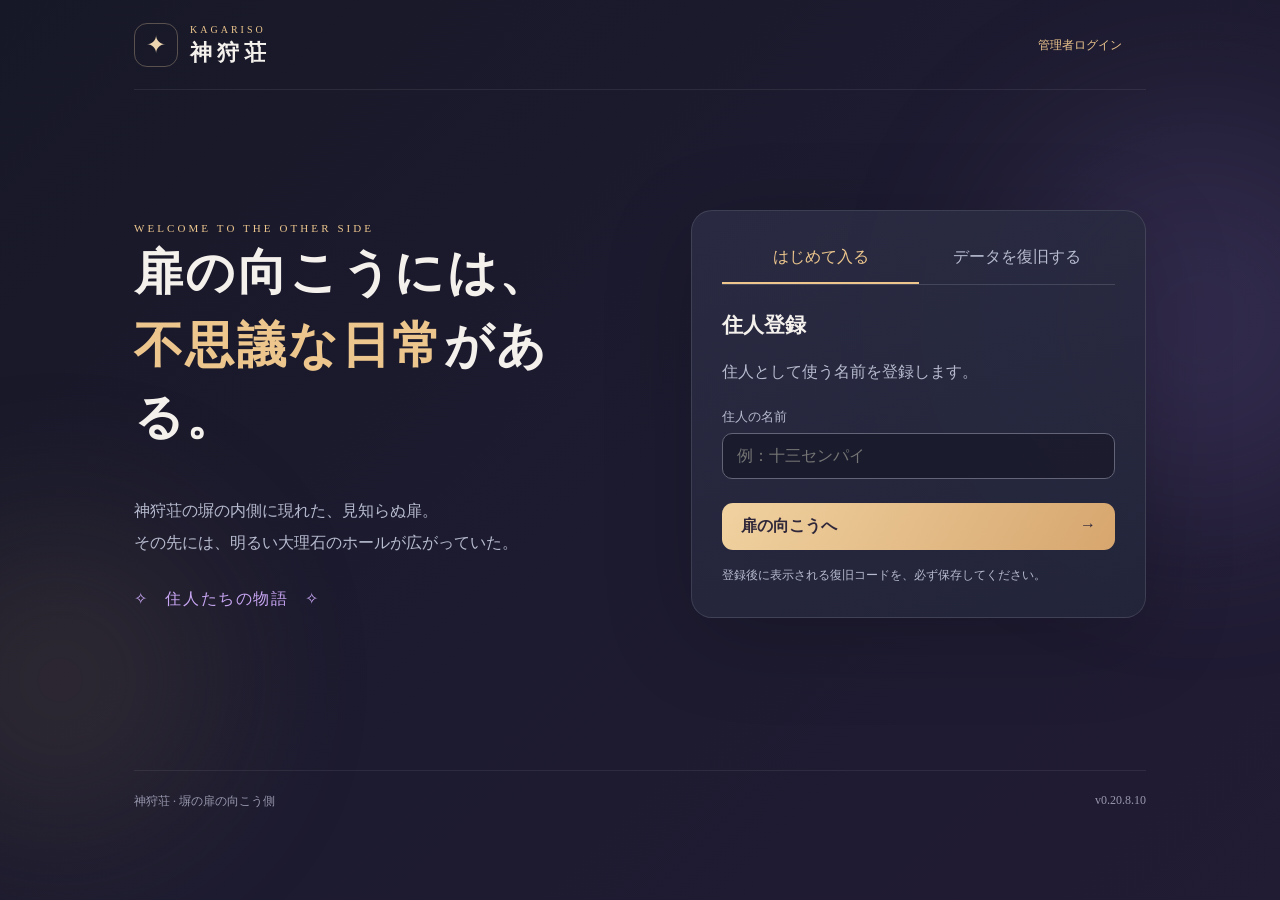
==== commit 196a3837: "Add files via upload" ====
--- a/index.html
+++ b/index.html
@@ -65,6 +65,10 @@
 #material-catalog-page .catalog-search-note{font-size:.68em;white-space:nowrap}
 #material-catalog-page .catalog-search-row input,#material-catalog-page .catalog-search-row select{box-sizing:border-box;height:42px;min-height:42px;margin:0;min-width:0}
 @media(max-width:480px){#material-catalog-page label[for="catalog-search"]{font-size:clamp(11px,3.5vw,14px)}}
+
+/* 思い出一覧：文字幅に合わせたボタン */
+#forest-memories-page .choice-list {display:flex;flex-direction:column;align-items:flex-start;gap:10px;}
+#forest-memories-page details button.secondary {width:fit-content;max-width:100%;min-width:0;align-self:flex-start;text-align:left;white-space:normal;overflow-wrap:anywhere;}
 </style>
   <style>
   /* v0.16.4.10 白い扉イベントのスチル差し替え */
@@ -102,7 +106,7 @@
 </style>
   <script src="data/sea-items.js?v=0.17.0.3" defer></script>
   <script src="data/greenhouse-data.js?v=0.19.0" defer></script>
-  <script src="script.js?v=0.20.8.9" defer></script>
+  <script src="script.js?v=0.20.8.10" defer></script>
   <script src="data/cooking.js?v=0.18.7.5" defer></script>
   <script src="data/sea-game.js?v=0.17.1.5" defer></script>
 <style>
@@ -331,7 +335,7 @@
 .cloth-grid > button.cloth-recipe > span{display:block;width:100%;text-align:left;margin:0;}
 </style>
 <style>
-/* v0.20.8.9 — 管理画面の入力UIを図鑑・持ち物に統一 */
+/* v0.20.8.10 — 管理画面の入力UIを図鑑・持ち物に統一 */
 :is(#admin-editor-page,#admin-login-page) {color-scheme:dark;}
 :is(#admin-editor-page,#admin-login-page) :is(select,textarea,input:not([type=checkbox]):not([type=radio]):not([type=range]):not([type=hidden]):not([type=color]):not([type=file]):not([type=button]):not([type=submit]):not([type=reset])) {
  box-sizing:border-box;width:100%;min-width:0;max-width:100%;min-height:42px;background:#1b1c2e;color:#f4edf5;border:1px solid #625d77;border-radius:9px;padding:8px 10px;font:inherit;font-size:14px;line-height:1.4;
@@ -358,7 +362,7 @@
 </style>
 
 <style>
-/* v0.20.8.9: スマホのホール内NPCを縮小 */
+/* v0.20.8.10: スマホのホール内NPCを縮小 */
 @media (max-width: 600px) {
   #hall-visual :is(#hall-paper-actor,#hall-pyoro-actor) {
     width: 19%; min-width: 0; max-width: 100px;
@@ -623,7 +627,7 @@
 黄色い獣が前足で扉に触れると、小さな音を立てて扉が開いた。</p>
           <p id="forest-event-unlocked" class="forest-gold">白い扉が解放されました。</p><button id="forest-event-finish" class="primary">ホールへ</button></div>
       </section>
-      <section id="forest-memories-page" class="page hidden narrow"><button id="forest-memories-back" class="back">← ホールに戻る</button><div class="panel"><span class="eyebrow">MEMORIES</span><h1>思い出を読み返す</h1><details open><summary>第1の扉 ― 洞窟</summary><button id="forest-memory-cave" class="secondary">洞窟の物語一覧へ →</button></details><details open><summary>第2の扉 ― 森</summary><button id="forest-memory-replay" class="secondary">白い扉の向こう側 →</button></details><details id="sea-memories" class="hidden"><summary>第3の扉 ― 海</summary><div id="sea-memory-buttons" class="choice-list"></div></details><details id="front-memories" class="hidden"><summary>第4の扉 ― 工房</summary><div id="front-memory-buttons" class="choice-list"></div></details><details id="moon-memories" class="hidden"><summary>第5の扉 ― 商人</summary><div id="moon-memory-buttons" class="choice-list"></div></details><details id="build-memories" class="hidden"><summary>ホールと二匹の暮らし</summary><div id="build-memory-buttons" class="choice-list"></div></details></div></section>
+      <section id="forest-memories-page" class="page hidden narrow"><button id="forest-memories-back" class="back">← ホールに戻る</button><div class="panel"><span class="eyebrow">MEMORIES</span><h1>思い出を読み返す</h1><details open><summary>第1の扉 ― 洞窟</summary><button id="forest-memory-cave" class="secondary">洞窟の物語一覧へ →</button></details><details open><summary>第2の扉 ― 森</summary><button id="forest-memory-replay" class="secondary">白い扉の向こう側 →</button></details><details id="sea-memories" class="hidden" open><summary>第3の扉 ― 海</summary><div id="sea-memory-buttons" class="choice-list"></div></details><details id="front-memories" class="hidden" open><summary>第4の扉 ― 工房</summary><div id="front-memory-buttons" class="choice-list"></div></details><details id="moon-memories" class="hidden" open><summary>第5の扉 ― 商人</summary><div id="moon-memory-buttons" class="choice-list"></div></details><details id="build-memories" class="hidden" open><summary>ホールと二匹の暮らし</summary><div id="build-memory-buttons" class="choice-list"></div></details></div></section>
       <section id="forest-area-page" class="page hidden narrow"><nav class="forest-area-nav" aria-label="戻る"><button id="forest-area-hall" class="back">← ホールに戻る</button></nav><div class="panel"><span class="eyebrow">THE FOREST</span><h1>森の探索</h1><div id="forest-sections" class="cave-section-nav" aria-label="森の探索区画"></div><img id="forest-area-img" class="forest-area-image" alt="区画の風景"><h2 id="forest-area-title"></h2><p id="forest-area-desc" class="muted"></p><h2>採取場所</h2><div id="forest-spots" class="forest-spots"></div><div id="forest-result" role="status" aria-live="polite"></div><div class="forest-area-footer"><button id="forest-inventory" class="secondary">持ち物を見る</button></div></div></section>
 <section id="forest-page" class="page hidden narrow"><button id="forest-back" class="back">← ホールに戻る</button><div class="panel"><span class="eyebrow">THE FOREST</span><h1>森</h1><p class="muted">白い扉の向こうに広がる森。好きな区画へ進んで探索できます。</p><div class="forest-map"><img src="images/backgrounds/forestMap.webp" alt="森の地図"><button type="button" id="forest-area-1" style="left:19%;top:27%">灯りの森</button><button type="button" id="forest-area-2" style="left:70%;top:47%">水辺の小道</button><button type="button" id="forest-area-3" style="left:21%;top:76%">朽ちた遺跡</button></div></div></section>
       <section id="cave-page" class="page hidden narrow">
@@ -1166,7 +1170,7 @@
     </div>
   </section>
   </main>
-    <footer>神狩荘 · 塀の扉の向こう側 <span>v0.20.8.9</span></footer>
+    <footer>神狩荘 · 塀の扉の向こう側 <span>v0.20.8.10</span></footer>
   </div>
 </body>
 </html>
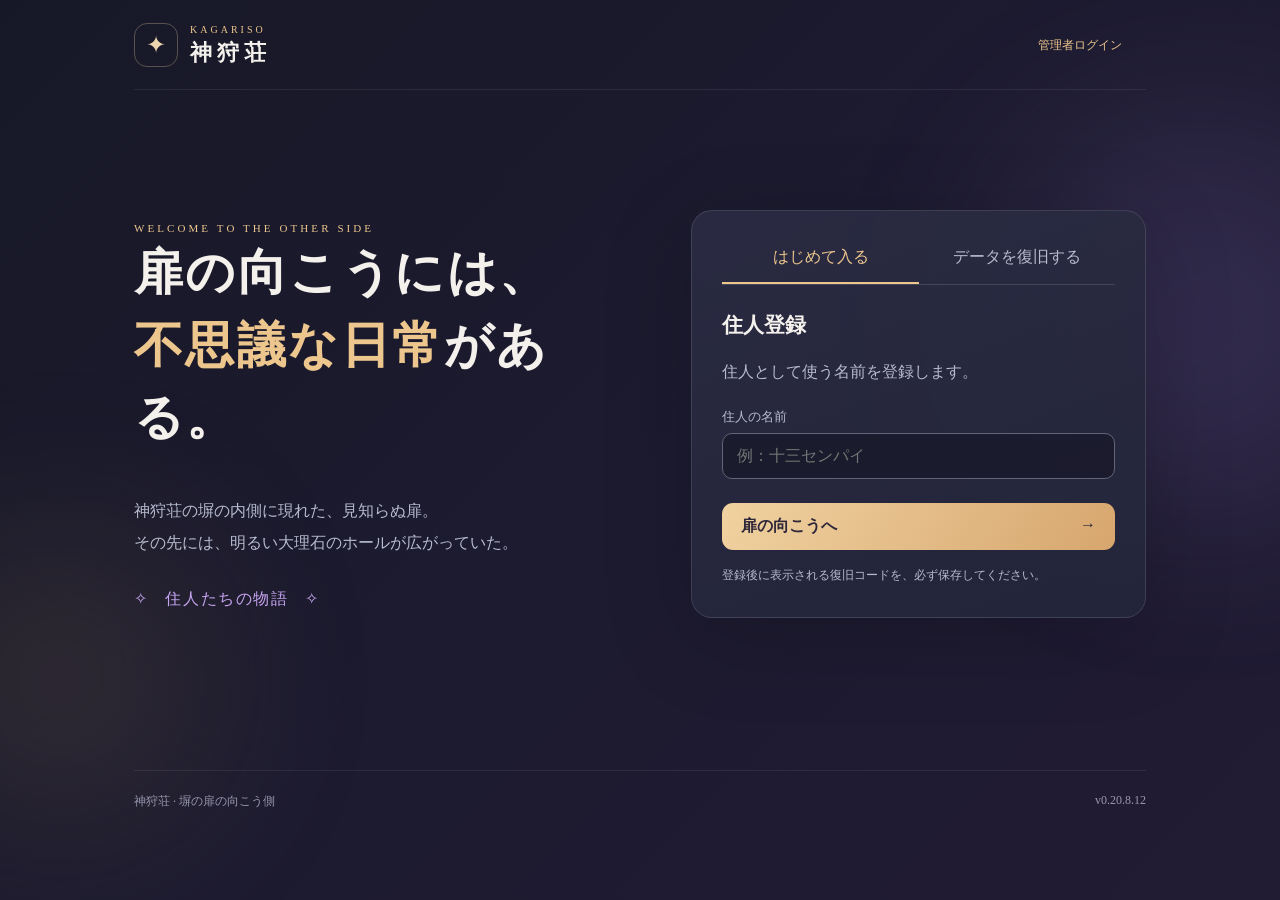
==== commit 552b6f8d: "Add files via upload" ====
--- a/index.html
+++ b/index.html
@@ -106,7 +106,7 @@
 </style>
   <script src="data/sea-items.js?v=0.17.0.3" defer></script>
   <script src="data/greenhouse-data.js?v=0.19.0" defer></script>
-  <script src="script.js?v=0.20.8.10" defer></script>
+  <script src="script.js?v=0.20.8.12" defer></script>
   <script src="data/cooking.js?v=0.18.7.5" defer></script>
   <script src="data/sea-game.js?v=0.17.1.5" defer></script>
 <style>
@@ -325,7 +325,7 @@
 <style>
 .collection-tabs{display:flex;flex-wrap:wrap;gap:6px;margin:14px 0}.collection-tabs button{flex:1 0 auto;min-height:40px;padding:8px 10px;font-size:13px}.collection-tabs button[aria-pressed=true]{background:#c5a4e9;color:#211b31;border-color:#c5a4e9}.catalog-controls select,#gift-receiver,.gift-send-row select,#inventory-search,#catalog-search{width:100%;min-height:42px;background:#1b1c2e;color:#f4edf5;border:1px solid #625d77;border-radius:9px;padding:8px;font-size:14px}.catalog-controls{display:grid;grid-template-columns:repeat(2,minmax(0,1fr));gap:10px;margin:10px 0}#inventory-list,#material-catalog-grid,.gift-picker-grid{display:grid!important;grid-template-columns:repeat(4,minmax(0,1fr))!important;gap:8px;align-items:stretch}#inventory-list .inventory-item,#material-catalog-grid .material-catalog-card,.gift-picker-grid button{display:flex;flex-direction:column;align-items:center;justify-content:flex-start;min-width:0;padding:6px;gap:5px;text-align:center;border:1px solid #514b61;border-radius:9px;background:#202134;color:inherit;overflow:hidden}#inventory-list .material-thumb,#material-catalog-grid .material-catalog-image,.gift-picker-grid .material-thumb{width:100%;height:auto;aspect-ratio:1;object-fit:contain;margin:0}#material-catalog-grid .material-catalog-image img{width:100%;height:100%;object-fit:contain}#inventory-list strong,#material-catalog-grid strong,.gift-picker-grid strong{font-size:12px;overflow-wrap:anywhere;line-height:1.35}#material-catalog-grid .catalog-empty,#inventory-list>.muted{grid-column:1/-1}.collection-detail{max-width:min(90vw,420px);background:#26263a;color:#eee;border:1px solid #80728e;border-radius:12px;padding:20px}.collection-detail::backdrop{background:#0009}.collection-detail img{display:block;width:120px;max-width:100%;margin:auto}.collection-detail button{width:100%;margin-top:12px}.gift-picker-grid button[aria-pressed=true]{border-color:#e9c18b;background:#44394a}.gift-send-row{margin:10px 0}.gift-picker-grid{max-height:360px;overflow:auto}.collection-tabs .hidden,#mail-send-panel.hidden{display:none!important}@media(max-width:420px){#inventory-list,#material-catalog-grid,.gift-picker-grid{gap:4px}#inventory-list .inventory-item,#material-catalog-grid .material-catalog-card,.gift-picker-grid button{padding:4px}#inventory-list strong,#material-catalog-grid strong,.gift-picker-grid strong{font-size:10px}}
 </style><style>
-.cloth-grid{display:grid;grid-template-columns:repeat(4,minmax(0,1fr));gap:8px}.cloth-recipe{min-width:0;overflow-wrap:anywhere;padding:10px 5px!important;text-align:left;align-content:start;font-size:12px}.cloth-recipe strong{display:block;margin-bottom:8px;text-align:center}.cloth-recipe span span{display:block;margin:4px 0}.cloth-recipe small{font-size:10px}.cloth-short{color:#e6a1a4}.cloth-recipe:disabled{opacity:.45}.cloth-game{display:grid;gap:12px;margin:12px 0}.cloth-swatch{width:100px;height:80px;margin:auto;border:2px solid #cfb27f;border-radius:8px}.cloth-color-grid{display:grid;grid-template-columns:repeat(3,1fr);gap:8px}.cloth-pattern{display:grid;gap:5px;max-width:330px;width:100%;margin:auto}.cloth-pattern[hidden]{display:none}.cloth-pattern button{aspect-ratio:1;padding:0!important;background:#37334a;opacity:1!important}.cloth-pattern .lit{background:#d9b777!important}.cloth-example{max-width:135px}.cloth-track{height:45px;position:relative;background:#3d3952;border-radius:10px;overflow:hidden;touch-action:manipulation}.cloth-needle{position:absolute;width:4px;background:white;height:100%;transform:translateX(-50%)}
+.cloth-grid{display:grid;grid-template-columns:repeat(4,minmax(0,1fr));gap:8px}.cloth-recipe{position:relative;isolation:isolate;min-width:0;overflow:hidden;overflow-wrap:anywhere;padding:10px 5px!important;text-align:left;align-content:start;font-size:12px}.cloth-recipe::after{content:"";position:absolute;inset:0;background:linear-gradient(180deg,rgba(31,32,51,.92),rgba(31,32,51,.88));z-index:0;pointer-events:none}.cloth-recipe-created::before{content:"";position:absolute;inset:8px;background-image:var(--cloth-bg);background-position:center;background-repeat:no-repeat;background-size:contain;opacity:.14;z-index:0;pointer-events:none}.cloth-recipe > *{position:relative;z-index:1}.cloth-recipe strong{display:block;margin-bottom:8px;text-align:center}.cloth-recipe span span{display:block;margin:4px 0}.cloth-recipe small{font-size:10px}.cloth-short{color:#e6a1a4}.cloth-recipe:disabled{opacity:.45}.cloth-game{display:grid;gap:12px;margin:12px 0}.cloth-swatch{width:100px;height:80px;margin:auto;border:2px solid #cfb27f;border-radius:8px}.cloth-color-grid{display:grid;grid-template-columns:repeat(3,1fr);gap:8px}.cloth-pattern{display:grid;gap:5px;max-width:330px;width:100%;margin:auto}.cloth-pattern[hidden]{display:none}.cloth-pattern button{aspect-ratio:1;padding:0!important;background:#37334a;opacity:1!important}.cloth-pattern .lit{background:#d9b777!important}.cloth-example{max-width:135px}.cloth-track{height:45px;position:relative;background:#3d3952;border-radius:10px;overflow:hidden;touch-action:manipulation}.cloth-needle{position:absolute;width:4px;background:white;height:100%;transform:translateX(-50%)}
 </style><style>
 .recipe-controls input,.recipe-controls select{box-sizing:border-box;width:100%;min-width:0;min-height:42px;background:#1b1c2e;color:#f4edf5;border:1px solid #625d77;border-radius:9px;padding:8px;font-size:14px;}
 .recipe-controls label{display:block;margin-bottom:6px;}
@@ -335,7 +335,7 @@
 .cloth-grid > button.cloth-recipe > span{display:block;width:100%;text-align:left;margin:0;}
 </style>
 <style>
-/* v0.20.8.10 — 管理画面の入力UIを図鑑・持ち物に統一 */
+/* v0.20.8.12 — 管理画面の入力UIを図鑑・持ち物に統一 */
 :is(#admin-editor-page,#admin-login-page) {color-scheme:dark;}
 :is(#admin-editor-page,#admin-login-page) :is(select,textarea,input:not([type=checkbox]):not([type=radio]):not([type=range]):not([type=hidden]):not([type=color]):not([type=file]):not([type=button]):not([type=submit]):not([type=reset])) {
  box-sizing:border-box;width:100%;min-width:0;max-width:100%;min-height:42px;background:#1b1c2e;color:#f4edf5;border:1px solid #625d77;border-radius:9px;padding:8px 10px;font:inherit;font-size:14px;line-height:1.4;
@@ -362,7 +362,7 @@
 </style>
 
 <style>
-/* v0.20.8.10: スマホのホール内NPCを縮小 */
+/* v0.20.8.12: スマホのホール内NPCを縮小 */
 @media (max-width: 600px) {
   #hall-visual :is(#hall-paper-actor,#hall-pyoro-actor) {
     width: 19%; min-width: 0; max-width: 100px;
@@ -404,6 +404,13 @@
   }
 }
 </style>
+<style>
+/* Shared return navigation: same spacing as the kitchen on all viewport sizes. */
+.page .workshop-cooking-nav,.page .conversation-back-links{display:flex;gap:8px 24px;flex-wrap:wrap;align-items:center;margin-bottom:12px}
+.page .workshop-cooking-nav .back,.page .conversation-back-links .back{margin:0;flex:0 0 auto;font:inherit;max-width:100%;white-space:normal}
+#clothing-page .clothing-progress{margin:16px 0 20px;padding:0;border:0;background:none;box-shadow:none;color:inherit;font-size:1rem;font-weight:400}
+#clothing-page .clothing-intro{margin-top:16px}
+</style>
 </head>
 <body>
   <div class="ambient ambient-a" aria-hidden="true"></div><div class="ambient ambient-b" aria-hidden="true"></div>
@@ -448,8 +455,8 @@
             <button type="button" id="hall-pyoro-actor" data-hall-slot="4" class="npc-actor hidden" aria-label="赤色の獣のプロフィールを見る"><img src="images/npc/pyoro/normal.webp" alt="赤色の獣"><span id="hall-pyoro-label">赤色の獣に会う</span></button>
           </div><div class="section-top"><h2>ここにいる住人たち</h2><p class="muted">居場所は、住人全員で共有されています。</p></div><div id="npc-list" class="npc-list"></div><div id="private-room-links" class="actions hidden"></div><section id="hall-build" class="cave-construction hidden" style="margin-top:18px"></section><div class="section-top"><h2>不思議な扉</h2><p class="muted">扉の向こうには、新しい探索が待っている。</p></div><div id="doors" class="doors"></div></section>
       <section id="greenhouse-page" class="page hidden narrow">
-        <button type="button" id="greenhouse-back-moon" class="back">← 商人の部屋へ戻る</button>
-        <button type="button" id="greenhouse-back-hall" class="back">← ホールへ戻る</button>
+        <nav class="workshop-cooking-nav" aria-label="移動先"><button type="button" id="greenhouse-back-moon" class="back">← 商人の部屋へ戻る</button>
+        <button type="button" id="greenhouse-back-hall" class="back">← ホールへ戻る</button></nav>
         <div class="panel"><span class="eyebrow">THE GREENHOUSE</span><h1>温室</h1>
           <p>紫色の扉の先には、花を育てるための場所が用意されていた。</p>
           <div id="gh-stage"><img class="gh-background" src="images/backgrounds/greenhouse.webp" alt="温室"><div id="gh-pots"></div><img id="gh-watering" class="hidden" alt=""></div>
@@ -527,7 +534,7 @@
           </div>
         </div>
       </section>
-      <section id="clothing-page" class="page hidden narrow"><button type="button" id="clothing-back" class="back">← 工房へ戻る</button><button type="button" id="clothing-hall-back" class="back">← ホールに戻る</button><div class="panel workshop-panel"><span class="eyebrow">CLOTHING</span><h2>服飾</h2><img class="workshop-hero" src="images/backgrounds/Clothing.webp" alt="服飾工房"><p class="muted">必要な素材を揃えて服を作りましょう。完成するまで衣装の姿は秘密です。</p><div id="clothing-recipes"></div></div></section>
+      <section id="clothing-page" class="page hidden narrow"><nav class="workshop-cooking-nav" aria-label="移動先"><button type="button" id="clothing-back" class="back">← 工房へ戻る</button><button type="button" id="clothing-hall-back" class="back">← ホールへ戻る</button></nav><div class="panel workshop-panel"><span class="eyebrow">CLOTHING</span><h1>服飾</h1><img class="workshop-hero kitchen-hero" src="images/backgrounds/Clothing.webp" alt="服飾工房"><p class="muted clothing-intro">必要な素材を揃えて服を作りましょう。完成するまで衣装の姿は秘密です。</p><div id="clothing-recipes"></div></div></section>
       <section id="cooking-page" class="page hidden narrow">
   <nav class="workshop-cooking-nav" aria-label="移動先">
     <button type="button" id="cooking-back" class="back">← 工房へ戻る</button>
@@ -1170,7 +1177,7 @@
     </div>
   </section>
   </main>
-    <footer>神狩荘 · 塀の扉の向こう側 <span>v0.20.8.10</span></footer>
+    <footer>神狩荘 · 塀の扉の向こう側 <span>v0.20.8.12</span></footer>
   </div>
 </body>
 </html>
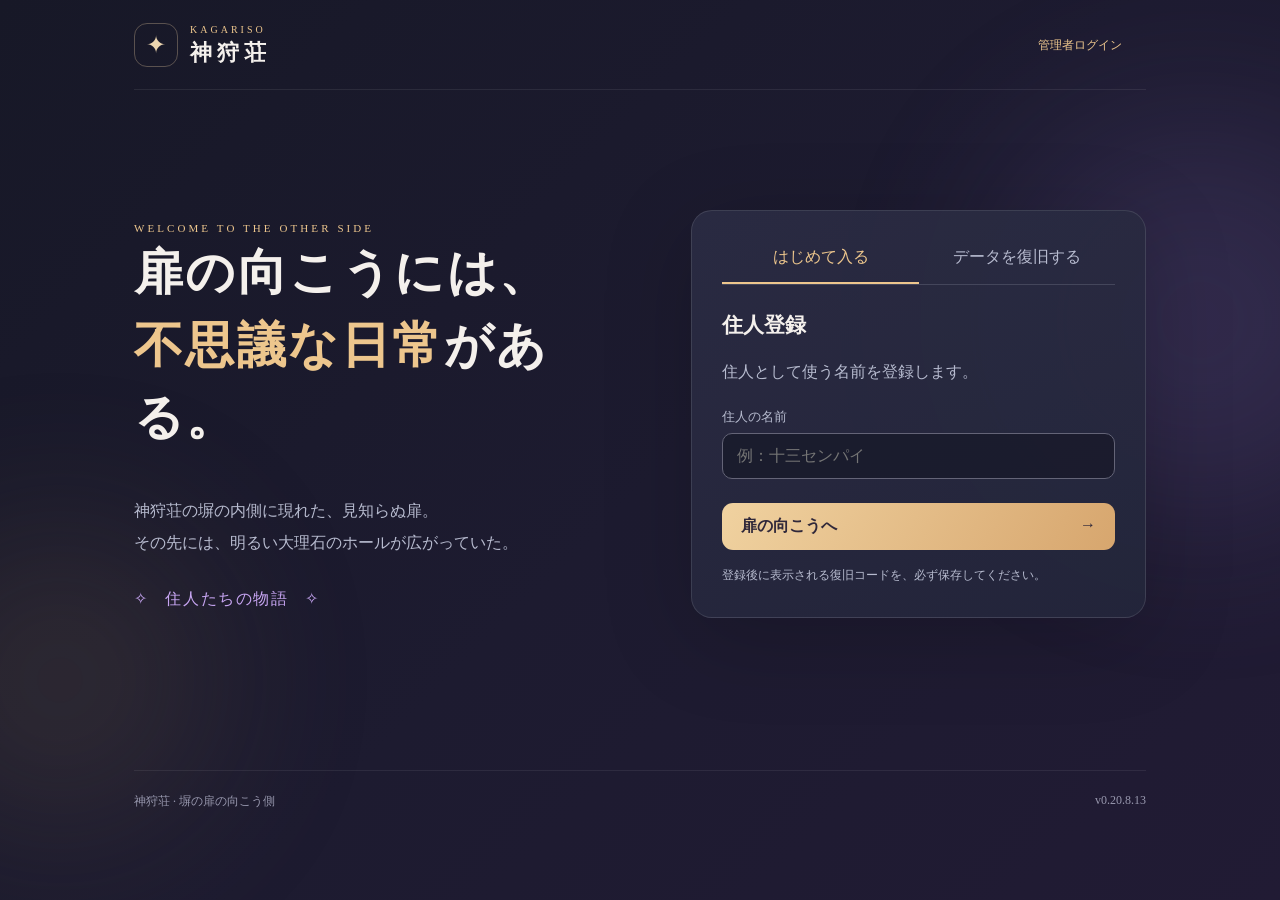
==== commit 40825f4c: "Add files via upload" ====
--- a/index.html
+++ b/index.html
@@ -106,7 +106,7 @@
 </style>
   <script src="data/sea-items.js?v=0.17.0.3" defer></script>
   <script src="data/greenhouse-data.js?v=0.19.0" defer></script>
-  <script src="script.js?v=0.20.8.12" defer></script>
+  <script src="script.js?v=0.20.8.13" defer></script>
   <script src="data/cooking.js?v=0.18.7.5" defer></script>
   <script src="data/sea-game.js?v=0.17.1.5" defer></script>
 <style>
@@ -325,7 +325,7 @@
 <style>
 .collection-tabs{display:flex;flex-wrap:wrap;gap:6px;margin:14px 0}.collection-tabs button{flex:1 0 auto;min-height:40px;padding:8px 10px;font-size:13px}.collection-tabs button[aria-pressed=true]{background:#c5a4e9;color:#211b31;border-color:#c5a4e9}.catalog-controls select,#gift-receiver,.gift-send-row select,#inventory-search,#catalog-search{width:100%;min-height:42px;background:#1b1c2e;color:#f4edf5;border:1px solid #625d77;border-radius:9px;padding:8px;font-size:14px}.catalog-controls{display:grid;grid-template-columns:repeat(2,minmax(0,1fr));gap:10px;margin:10px 0}#inventory-list,#material-catalog-grid,.gift-picker-grid{display:grid!important;grid-template-columns:repeat(4,minmax(0,1fr))!important;gap:8px;align-items:stretch}#inventory-list .inventory-item,#material-catalog-grid .material-catalog-card,.gift-picker-grid button{display:flex;flex-direction:column;align-items:center;justify-content:flex-start;min-width:0;padding:6px;gap:5px;text-align:center;border:1px solid #514b61;border-radius:9px;background:#202134;color:inherit;overflow:hidden}#inventory-list .material-thumb,#material-catalog-grid .material-catalog-image,.gift-picker-grid .material-thumb{width:100%;height:auto;aspect-ratio:1;object-fit:contain;margin:0}#material-catalog-grid .material-catalog-image img{width:100%;height:100%;object-fit:contain}#inventory-list strong,#material-catalog-grid strong,.gift-picker-grid strong{font-size:12px;overflow-wrap:anywhere;line-height:1.35}#material-catalog-grid .catalog-empty,#inventory-list>.muted{grid-column:1/-1}.collection-detail{max-width:min(90vw,420px);background:#26263a;color:#eee;border:1px solid #80728e;border-radius:12px;padding:20px}.collection-detail::backdrop{background:#0009}.collection-detail img{display:block;width:120px;max-width:100%;margin:auto}.collection-detail button{width:100%;margin-top:12px}.gift-picker-grid button[aria-pressed=true]{border-color:#e9c18b;background:#44394a}.gift-send-row{margin:10px 0}.gift-picker-grid{max-height:360px;overflow:auto}.collection-tabs .hidden,#mail-send-panel.hidden{display:none!important}@media(max-width:420px){#inventory-list,#material-catalog-grid,.gift-picker-grid{gap:4px}#inventory-list .inventory-item,#material-catalog-grid .material-catalog-card,.gift-picker-grid button{padding:4px}#inventory-list strong,#material-catalog-grid strong,.gift-picker-grid strong{font-size:10px}}
 </style><style>
-.cloth-grid{display:grid;grid-template-columns:repeat(4,minmax(0,1fr));gap:8px}.cloth-recipe{position:relative;isolation:isolate;min-width:0;overflow:hidden;overflow-wrap:anywhere;padding:10px 5px!important;text-align:left;align-content:start;font-size:12px}.cloth-recipe::after{content:"";position:absolute;inset:0;background:linear-gradient(180deg,rgba(31,32,51,.92),rgba(31,32,51,.88));z-index:0;pointer-events:none}.cloth-recipe-created::before{content:"";position:absolute;inset:8px;background-image:var(--cloth-bg);background-position:center;background-repeat:no-repeat;background-size:contain;opacity:.14;z-index:0;pointer-events:none}.cloth-recipe > *{position:relative;z-index:1}.cloth-recipe strong{display:block;margin-bottom:8px;text-align:center}.cloth-recipe span span{display:block;margin:4px 0}.cloth-recipe small{font-size:10px}.cloth-short{color:#e6a1a4}.cloth-recipe:disabled{opacity:.45}.cloth-game{display:grid;gap:12px;margin:12px 0}.cloth-swatch{width:100px;height:80px;margin:auto;border:2px solid #cfb27f;border-radius:8px}.cloth-color-grid{display:grid;grid-template-columns:repeat(3,1fr);gap:8px}.cloth-pattern{display:grid;gap:5px;max-width:330px;width:100%;margin:auto}.cloth-pattern[hidden]{display:none}.cloth-pattern button{aspect-ratio:1;padding:0!important;background:#37334a;opacity:1!important}.cloth-pattern .lit{background:#d9b777!important}.cloth-example{max-width:135px}.cloth-track{height:45px;position:relative;background:#3d3952;border-radius:10px;overflow:hidden;touch-action:manipulation}.cloth-needle{position:absolute;width:4px;background:white;height:100%;transform:translateX(-50%)}
+.cloth-grid{display:grid;grid-template-columns:repeat(4,minmax(0,1fr));gap:8px}.cloth-recipe{position:relative;isolation:isolate;min-width:0;overflow:hidden;overflow-wrap:anywhere;padding:10px 5px!important;text-align:left;align-content:start;font-size:12px}.cloth-recipe-created::before{content:"";position:absolute;inset:5px;background-image:var(--cloth-bg);background-position:center;background-repeat:no-repeat;background-size:contain;opacity:.27;z-index:0;pointer-events:none}.cloth-grid > .cloth-recipe-created:disabled{opacity:1}.cloth-recipe-created:disabled > *{opacity:.55}.cloth-recipe-created > *{text-shadow:0 1px 3px #191a2b,0 0 4px #191a2b}.cloth-recipe > *{position:relative;z-index:1}.cloth-recipe strong{display:block;margin-bottom:8px;text-align:center}.cloth-recipe span span{display:block;margin:4px 0}.cloth-recipe small{font-size:10px}.cloth-short{color:#e6a1a4}.cloth-recipe:disabled{opacity:.45}.cloth-game{display:grid;gap:12px;margin:12px 0}.cloth-swatch{width:100px;height:80px;margin:auto;border:2px solid #cfb27f;border-radius:8px}.cloth-color-grid{display:grid;grid-template-columns:repeat(3,1fr);gap:8px}.cloth-pattern{display:grid;gap:5px;max-width:330px;width:100%;margin:auto}.cloth-pattern[hidden]{display:none}.cloth-pattern button{aspect-ratio:1;padding:0!important;background:#37334a;opacity:1!important}.cloth-pattern .lit{background:#d9b777!important}.cloth-example{max-width:135px}.cloth-track{height:45px;position:relative;background:#3d3952;border-radius:10px;overflow:hidden;touch-action:manipulation}.cloth-needle{position:absolute;width:4px;background:white;height:100%;transform:translateX(-50%)}
 </style><style>
 .recipe-controls input,.recipe-controls select{box-sizing:border-box;width:100%;min-width:0;min-height:42px;background:#1b1c2e;color:#f4edf5;border:1px solid #625d77;border-radius:9px;padding:8px;font-size:14px;}
 .recipe-controls label{display:block;margin-bottom:6px;}
@@ -335,7 +335,7 @@
 .cloth-grid > button.cloth-recipe > span{display:block;width:100%;text-align:left;margin:0;}
 </style>
 <style>
-/* v0.20.8.12 — 管理画面の入力UIを図鑑・持ち物に統一 */
+/* v0.20.8.13 — 管理画面の入力UIを図鑑・持ち物に統一 */
 :is(#admin-editor-page,#admin-login-page) {color-scheme:dark;}
 :is(#admin-editor-page,#admin-login-page) :is(select,textarea,input:not([type=checkbox]):not([type=radio]):not([type=range]):not([type=hidden]):not([type=color]):not([type=file]):not([type=button]):not([type=submit]):not([type=reset])) {
  box-sizing:border-box;width:100%;min-width:0;max-width:100%;min-height:42px;background:#1b1c2e;color:#f4edf5;border:1px solid #625d77;border-radius:9px;padding:8px 10px;font:inherit;font-size:14px;line-height:1.4;
@@ -362,7 +362,7 @@
 </style>
 
 <style>
-/* v0.20.8.12: スマホのホール内NPCを縮小 */
+/* v0.20.8.13: スマホのホール内NPCを縮小 */
 @media (max-width: 600px) {
   #hall-visual :is(#hall-paper-actor,#hall-pyoro-actor) {
     width: 19%; min-width: 0; max-width: 100px;
@@ -468,10 +468,10 @@
         </div>
       </section>
       <section id="moon-page" class="page hidden narrow">
-        <button type="button" id="moon-back-hall" class="back">← ホールへ戻る</button>
+        <nav class="workshop-cooking-nav" aria-label="移動先"><button type="button" id="moon-back-hall" class="back">← ホールへ戻る</button><button type="button" id="moon-enter-clothing" class="back">服飾しに行く →</button></nav>
         <div class="panel moon-panel lent-panel">
           <span class="eyebrow">THE MOONLIT MERCHANT</span>
-          <h1>月の扉の商人</h1>
+          <h1>月の商店</h1>
           <img id="lent-scene" class="lent-scene" src="images/npc/lent/normal.webp" alt="商人の部屋" loading="eager">
           <div class="lent-intro">
             <h2>商人</h2>
@@ -1177,7 +1177,7 @@
     </div>
   </section>
   </main>
-    <footer>神狩荘 · 塀の扉の向こう側 <span>v0.20.8.12</span></footer>
+    <footer>神狩荘 · 塀の扉の向こう側 <span>v0.20.8.13</span></footer>
   </div>
 </body>
 </html>
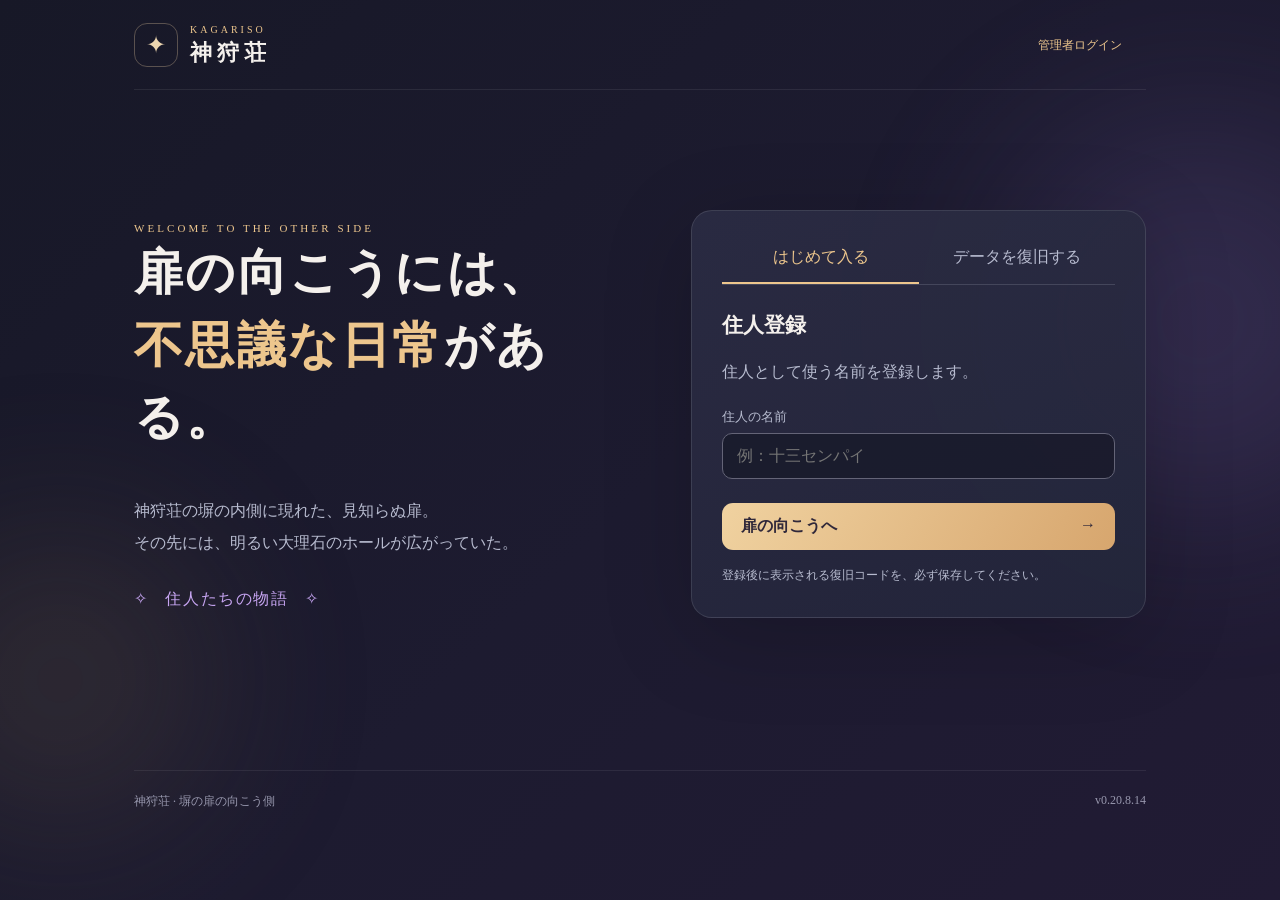
==== commit 8e88b343: "Add files via upload" ====
--- a/index.html
+++ b/index.html
@@ -106,7 +106,7 @@
 </style>
   <script src="data/sea-items.js?v=0.17.0.3" defer></script>
   <script src="data/greenhouse-data.js?v=0.19.0" defer></script>
-  <script src="script.js?v=0.20.8.13" defer></script>
+  <script src="script.js?v=0.20.8.14" defer></script>
   <script src="data/cooking.js?v=0.18.7.5" defer></script>
   <script src="data/sea-game.js?v=0.17.1.5" defer></script>
 <style>
@@ -335,7 +335,7 @@
 .cloth-grid > button.cloth-recipe > span{display:block;width:100%;text-align:left;margin:0;}
 </style>
 <style>
-/* v0.20.8.13 — 管理画面の入力UIを図鑑・持ち物に統一 */
+/* v0.20.8.14 — 管理画面の入力UIを図鑑・持ち物に統一 */
 :is(#admin-editor-page,#admin-login-page) {color-scheme:dark;}
 :is(#admin-editor-page,#admin-login-page) :is(select,textarea,input:not([type=checkbox]):not([type=radio]):not([type=range]):not([type=hidden]):not([type=color]):not([type=file]):not([type=button]):not([type=submit]):not([type=reset])) {
  box-sizing:border-box;width:100%;min-width:0;max-width:100%;min-height:42px;background:#1b1c2e;color:#f4edf5;border:1px solid #625d77;border-radius:9px;padding:8px 10px;font:inherit;font-size:14px;line-height:1.4;
@@ -362,7 +362,7 @@
 </style>
 
 <style>
-/* v0.20.8.13: スマホのホール内NPCを縮小 */
+/* v0.20.8.14: スマホのホール内NPCを縮小 */
 @media (max-width: 600px) {
   #hall-visual :is(#hall-paper-actor,#hall-pyoro-actor) {
     width: 19%; min-width: 0; max-width: 100px;
@@ -524,7 +524,7 @@
           <div class="workshop-choices">
             <button type="button" id="workshop-enter-cooking" class="workshop-choice">
               <img src="images/backgrounds/kitchen.webp" alt="" loading="lazy">
-              <span class="workshop-choice-text"><strong>料理を作る</strong><small>台所でレシピを選び、素材を調理する</small></span>
+              <span class="workshop-choice-text"><strong>料理</strong></span>
               </button>
             <button type="button" id="workshop-enter-clothing" class="workshop-choice workshop-choice-disabled" disabled>
               <img src="images/backgrounds/Clothing.webp" alt="" loading="lazy">
@@ -541,7 +541,7 @@
     <button type="button" id="cooking-hall-back" class="back">← ホールへ戻る</button>
   </nav>
   <div class="panel">
-    <span class="eyebrow">THE KITCHEN</span><h1>料理を作る</h1>
+    <span class="eyebrow">THE KITCHEN</span><h1>料理</h1>
     <img class="workshop-hero kitchen-hero" src="images/backgrounds/kitchen.webp" alt="明るい工房の台所" loading="lazy">
     <p id="cooking-first" class="scene hidden">重い正面の扉が、ことりと開いた。奥には、よく磨かれた調理台と、誰かが並べた古い料理帳。料理帳には、まだ余白がたくさん残されている。</p>
     <p id="cooking-progress" class="cooking-progress-plain"></p><p id="cooking-moon" class="hidden" aria-hidden="true"></p>
@@ -1177,7 +1177,7 @@
     </div>
   </section>
   </main>
-    <footer>神狩荘 · 塀の扉の向こう側 <span>v0.20.8.13</span></footer>
+    <footer>神狩荘 · 塀の扉の向こう側 <span>v0.20.8.14</span></footer>
   </div>
 </body>
 </html>
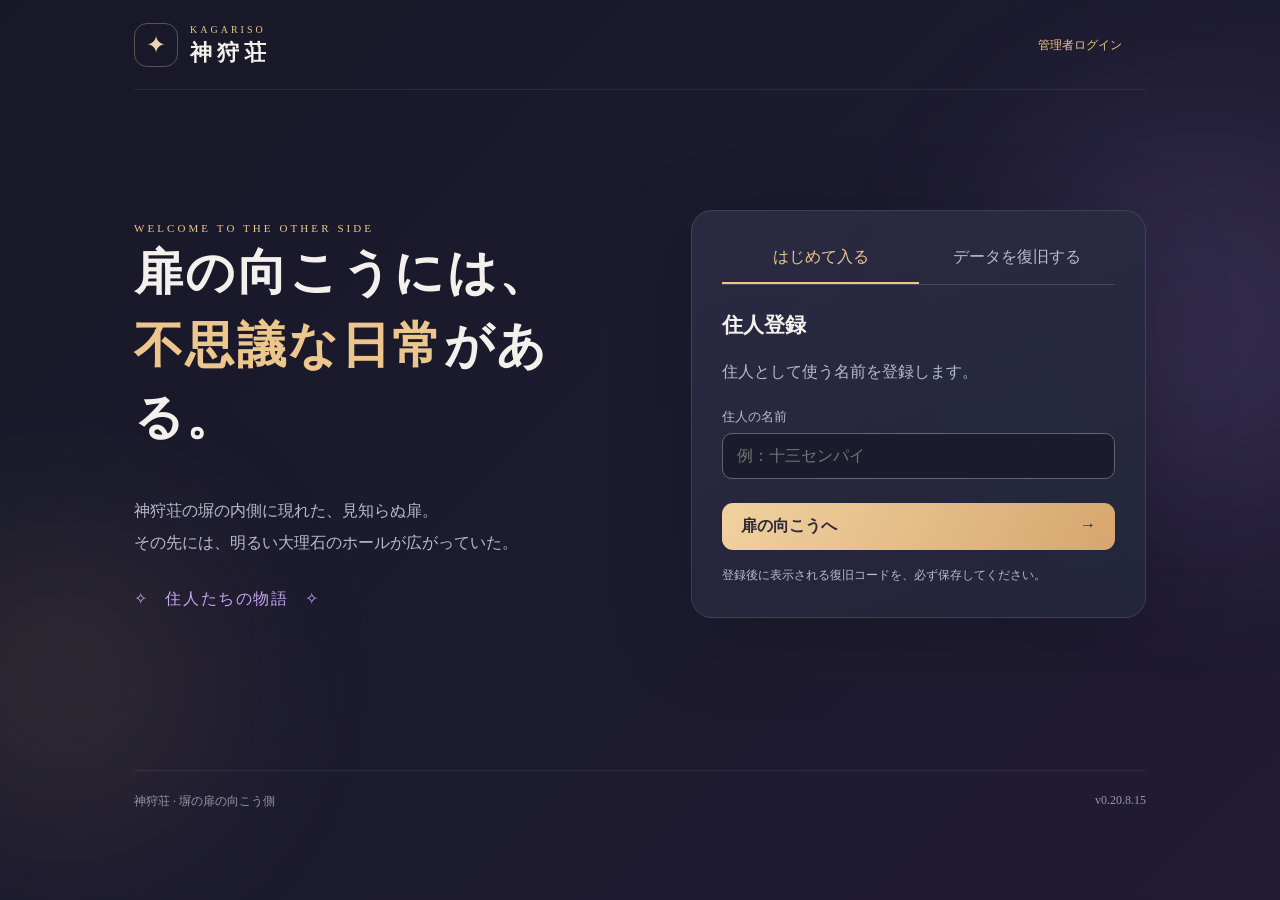
==== commit 5996bb1e: "Add files via upload" ====
--- a/index.html
+++ b/index.html
@@ -106,7 +106,7 @@
 </style>
   <script src="data/sea-items.js?v=0.17.0.3" defer></script>
   <script src="data/greenhouse-data.js?v=0.19.0" defer></script>
-  <script src="script.js?v=0.20.8.14" defer></script>
+  <script src="script.js?v=0.20.8.15" defer></script>
   <script src="data/cooking.js?v=0.18.7.5" defer></script>
   <script src="data/sea-game.js?v=0.17.1.5" defer></script>
 <style>
@@ -335,7 +335,7 @@
 .cloth-grid > button.cloth-recipe > span{display:block;width:100%;text-align:left;margin:0;}
 </style>
 <style>
-/* v0.20.8.14 — 管理画面の入力UIを図鑑・持ち物に統一 */
+/* v0.20.8.15 — 管理画面の入力UIを図鑑・持ち物に統一 */
 :is(#admin-editor-page,#admin-login-page) {color-scheme:dark;}
 :is(#admin-editor-page,#admin-login-page) :is(select,textarea,input:not([type=checkbox]):not([type=radio]):not([type=range]):not([type=hidden]):not([type=color]):not([type=file]):not([type=button]):not([type=submit]):not([type=reset])) {
  box-sizing:border-box;width:100%;min-width:0;max-width:100%;min-height:42px;background:#1b1c2e;color:#f4edf5;border:1px solid #625d77;border-radius:9px;padding:8px 10px;font:inherit;font-size:14px;line-height:1.4;
@@ -362,7 +362,7 @@
 </style>
 
 <style>
-/* v0.20.8.14: スマホのホール内NPCを縮小 */
+/* v0.20.8.15: スマホのホール内NPCを縮小 */
 @media (max-width: 600px) {
   #hall-visual :is(#hall-paper-actor,#hall-pyoro-actor) {
     width: 19%; min-width: 0; max-width: 100px;
@@ -1177,7 +1177,7 @@
     </div>
   </section>
   </main>
-    <footer>神狩荘 · 塀の扉の向こう側 <span>v0.20.8.14</span></footer>
+    <footer>神狩荘 · 塀の扉の向こう側 <span>v0.20.8.15</span></footer>
   </div>
 </body>
 </html>
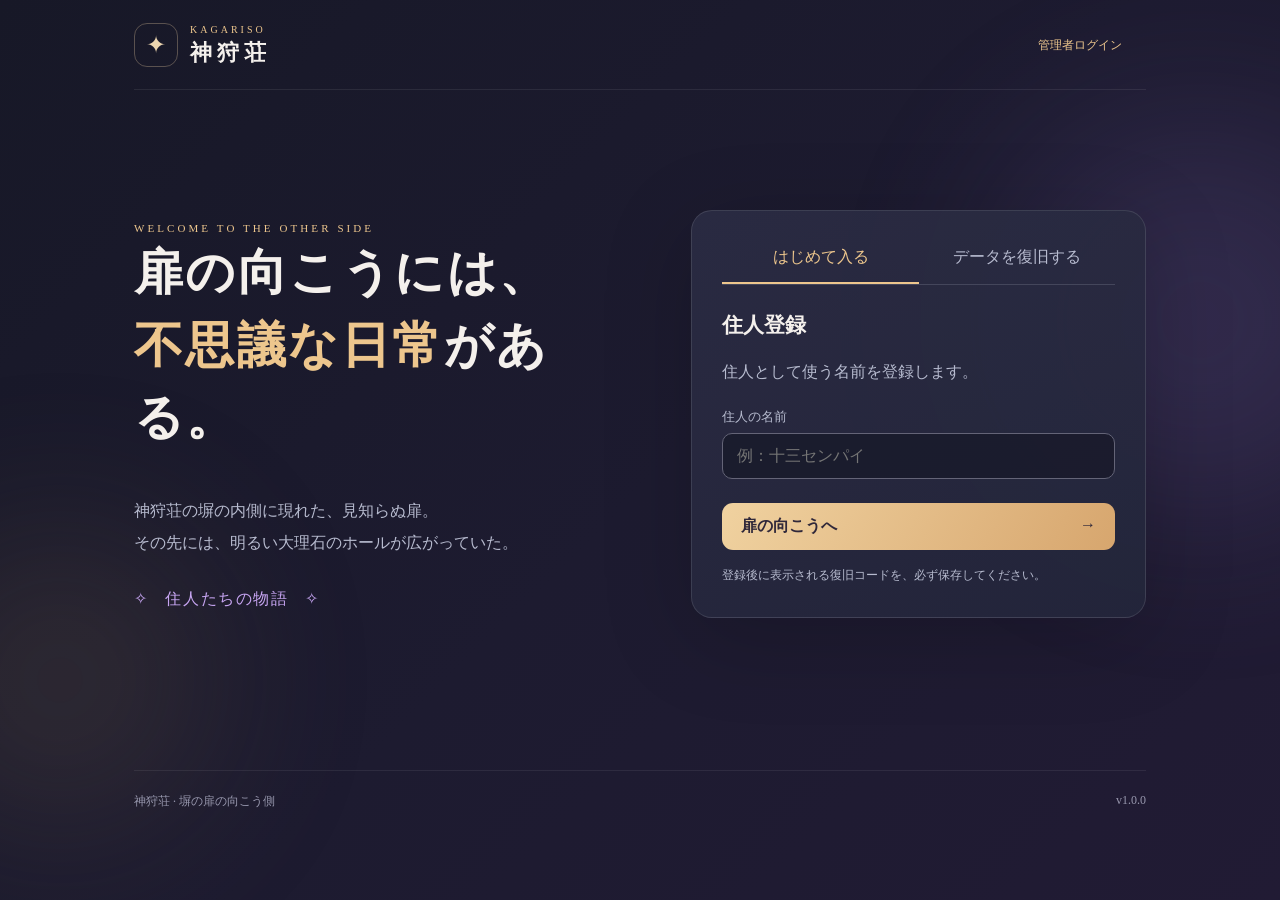
==== commit 00b6b32f: "Add files via upload" ====
--- a/index.html
+++ b/index.html
@@ -6,25 +6,25 @@
   <meta name="theme-color" content="#1d1c2c">
   <meta name="description" content="神狩荘の扉の向こうに広がる不思議なホール。住人とNPCが暮らす物語。">
   <title>神狩荘｜塀の扉の向こう側</title>
-  <link rel="stylesheet" href="style.css">
-  <link rel="stylesheet" href="data/word-ui.css?v=0.12.1.3">
-  <link rel="stylesheet" href="data/cave-map.css?v=0.12.1.5">
-  <link rel="stylesheet" href="data/diary.css?v=0.13.0">
-  <link rel="stylesheet" href="data/notifications.css?v=0.15.1">
-  <link rel="stylesheet" href="data/material-rates.css?v=0.15.4">
-  <link rel="stylesheet" href="data/quest-editor.css?v=0.15.11">
-  <link rel="stylesheet" href="data/mobile-header.css?v=0.15.11">
-  <link rel="stylesheet" href="data/cave-statistics.css?v=0.15.11">
-  <link rel="stylesheet" href="data/forest.css?v=0.16.4.3">
-  <link rel="stylesheet" href="data/sea.css?v=0.17.1.5">
-  <link rel="stylesheet" href="data/cooking.css?v=0.18.7.5">
-  <link rel="stylesheet" href="data/cave-stills.css?v=0.16.4.4">
-  <script src="config.js" defer></script>
-  <script src="data/materials.js" defer></script>
-  <script src="data/gifts.js" defer></script>
-  <script src="data/npcs.js" defer></script>
-  <script src="data/visuals.js" defer></script>
-  <script src="data/hall-backgrounds.js" defer></script>
+  <link rel="stylesheet" href="style.css?v=1.0.0">
+  <link rel="stylesheet" href="data/word-ui.css?v=1.0.0">
+  <link rel="stylesheet" href="data/cave-map.css?v=1.0.0">
+  <link rel="stylesheet" href="data/diary.css?v=1.0.0">
+  <link rel="stylesheet" href="data/notifications.css?v=1.0.0">
+  <link rel="stylesheet" href="data/material-rates.css?v=1.0.0">
+  <link rel="stylesheet" href="data/quest-editor.css?v=1.0.0">
+  <link rel="stylesheet" href="data/mobile-header.css?v=1.0.0">
+  <link rel="stylesheet" href="data/cave-statistics.css?v=1.0.0">
+  <link rel="stylesheet" href="data/forest.css?v=1.0.0">
+  <link rel="stylesheet" href="data/sea.css?v=1.0.0">
+  <link rel="stylesheet" href="data/cooking.css?v=1.0.0">
+  <link rel="stylesheet" href="data/cave-stills.css?v=1.0.0">
+  <script src="config.js?v=1.0.0" defer></script>
+  <script src="data/materials.js?v=1.0.0" defer></script>
+  <script src="data/gifts.js?v=1.0.0" defer></script>
+  <script src="data/npcs.js?v=1.0.0" defer></script>
+  <script src="data/visuals.js?v=1.0.0" defer></script>
+  <script src="data/hall-backgrounds.js?v=1.0.0" defer></script>
   <style>
   /* v0.16.4.10 洞窟スチルの表示を上下まできれいに広げる */
   #cave-story-visual{overflow:hidden;}
@@ -104,11 +104,11 @@
     }
   }
 </style>
-  <script src="data/sea-items.js?v=0.17.0.3" defer></script>
-  <script src="data/greenhouse-data.js?v=0.19.0" defer></script>
-  <script src="script.js?v=0.20.8.15" defer></script>
-  <script src="data/cooking.js?v=0.18.7.5" defer></script>
-  <script src="data/sea-game.js?v=0.17.1.5" defer></script>
+  <script src="data/sea-items.js?v=1.0.0" defer></script>
+  <script src="data/greenhouse-data.js?v=1.0.0" defer></script>
+  <script src="script.js?v=1.0.0" defer></script>
+  <script src="data/cooking.js?v=1.0.0" defer></script>
+  <script src="data/sea-game.js?v=1.0.0" defer></script>
 <style>
  .admin-npc-selector{display:flex;align-items:center;flex-wrap:wrap;gap:12px;margin:14px 0 18px;}
  .admin-npc-selector select{max-width:260px;min-width:160px;}
@@ -1177,7 +1177,7 @@
     </div>
   </section>
   </main>
-    <footer>神狩荘 · 塀の扉の向こう側 <span>v0.20.8.15</span></footer>
+    <footer>神狩荘 · 塀の扉の向こう側 <span>v1.0.0</span></footer>
   </div>
 </body>
 </html>
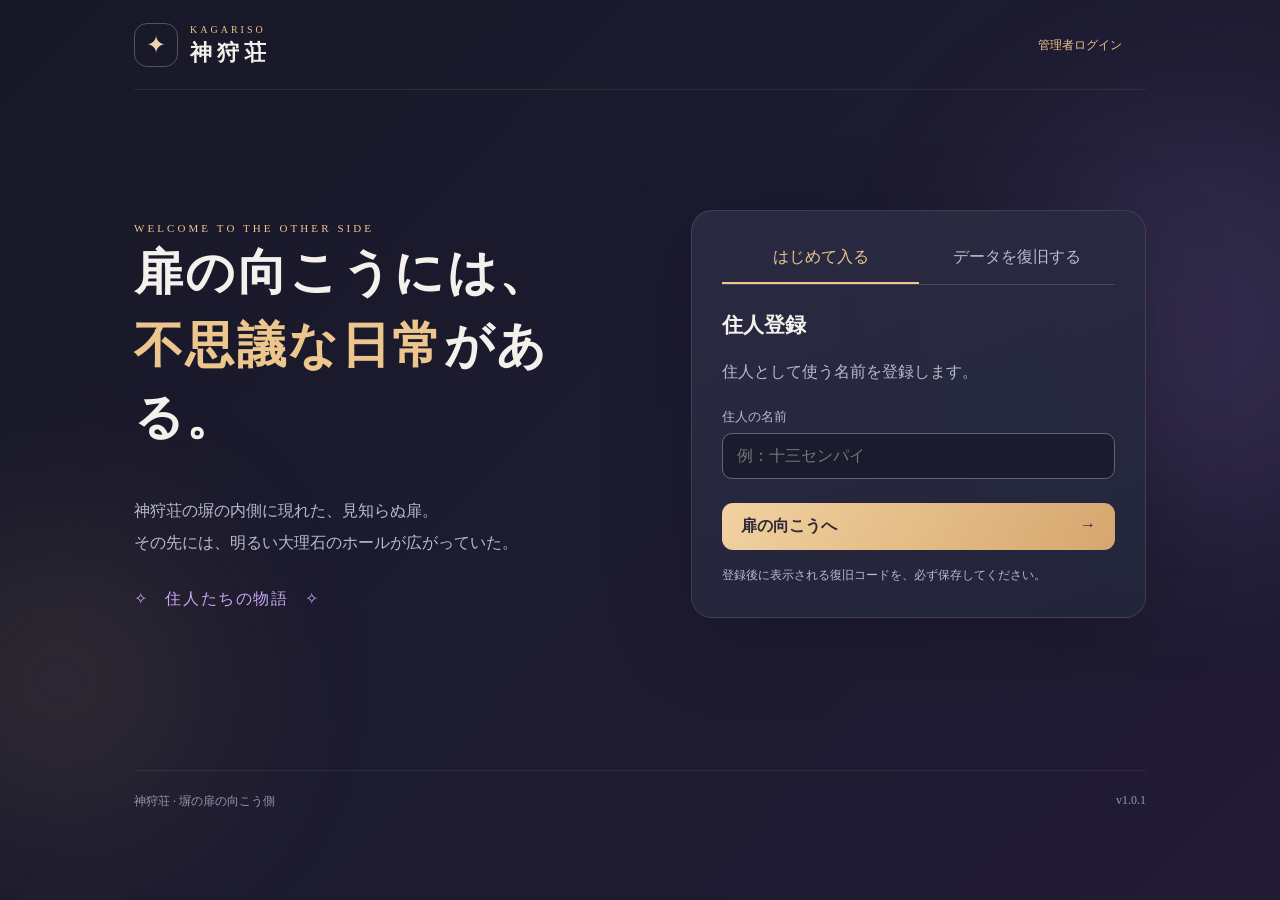
==== commit 247a6c5e: "Add files via upload" ====
--- a/index.html
+++ b/index.html
@@ -6,25 +6,25 @@
   <meta name="theme-color" content="#1d1c2c">
   <meta name="description" content="神狩荘の扉の向こうに広がる不思議なホール。住人とNPCが暮らす物語。">
   <title>神狩荘｜塀の扉の向こう側</title>
-  <link rel="stylesheet" href="style.css?v=1.0.0">
-  <link rel="stylesheet" href="data/word-ui.css?v=1.0.0">
-  <link rel="stylesheet" href="data/cave-map.css?v=1.0.0">
-  <link rel="stylesheet" href="data/diary.css?v=1.0.0">
-  <link rel="stylesheet" href="data/notifications.css?v=1.0.0">
-  <link rel="stylesheet" href="data/material-rates.css?v=1.0.0">
-  <link rel="stylesheet" href="data/quest-editor.css?v=1.0.0">
-  <link rel="stylesheet" href="data/mobile-header.css?v=1.0.0">
-  <link rel="stylesheet" href="data/cave-statistics.css?v=1.0.0">
-  <link rel="stylesheet" href="data/forest.css?v=1.0.0">
-  <link rel="stylesheet" href="data/sea.css?v=1.0.0">
-  <link rel="stylesheet" href="data/cooking.css?v=1.0.0">
-  <link rel="stylesheet" href="data/cave-stills.css?v=1.0.0">
-  <script src="config.js?v=1.0.0" defer></script>
-  <script src="data/materials.js?v=1.0.0" defer></script>
-  <script src="data/gifts.js?v=1.0.0" defer></script>
-  <script src="data/npcs.js?v=1.0.0" defer></script>
-  <script src="data/visuals.js?v=1.0.0" defer></script>
-  <script src="data/hall-backgrounds.js?v=1.0.0" defer></script>
+  <link rel="stylesheet" href="style.css?v=1.0.1">
+  <link rel="stylesheet" href="data/word-ui.css?v=1.0.1">
+  <link rel="stylesheet" href="data/cave-map.css?v=1.0.1">
+  <link rel="stylesheet" href="data/diary.css?v=1.0.1">
+  <link rel="stylesheet" href="data/notifications.css?v=1.0.1">
+  <link rel="stylesheet" href="data/material-rates.css?v=1.0.1">
+  <link rel="stylesheet" href="data/quest-editor.css?v=1.0.1">
+  <link rel="stylesheet" href="data/mobile-header.css?v=1.0.1">
+  <link rel="stylesheet" href="data/cave-statistics.css?v=1.0.1">
+  <link rel="stylesheet" href="data/forest.css?v=1.0.1">
+  <link rel="stylesheet" href="data/sea.css?v=1.0.1">
+  <link rel="stylesheet" href="data/cooking.css?v=1.0.1">
+  <link rel="stylesheet" href="data/cave-stills.css?v=1.0.1">
+  <script src="config.js?v=1.0.1" defer></script>
+  <script src="data/materials.js?v=1.0.1" defer></script>
+  <script src="data/gifts.js?v=1.0.1" defer></script>
+  <script src="data/npcs.js?v=1.0.1" defer></script>
+  <script src="data/visuals.js?v=1.0.1" defer></script>
+  <script src="data/hall-backgrounds.js?v=1.0.1" defer></script>
   <style>
   /* v0.16.4.10 洞窟スチルの表示を上下まできれいに広げる */
   #cave-story-visual{overflow:hidden;}
@@ -104,11 +104,11 @@
     }
   }
 </style>
-  <script src="data/sea-items.js?v=1.0.0" defer></script>
-  <script src="data/greenhouse-data.js?v=1.0.0" defer></script>
-  <script src="script.js?v=1.0.0" defer></script>
-  <script src="data/cooking.js?v=1.0.0" defer></script>
-  <script src="data/sea-game.js?v=1.0.0" defer></script>
+  <script src="data/sea-items.js?v=1.0.1" defer></script>
+  <script src="data/greenhouse-data.js?v=1.0.1" defer></script>
+  <script src="script.js?v=1.0.1" defer></script>
+  <script src="data/cooking.js?v=1.0.1" defer></script>
+  <script src="data/sea-game.js?v=1.0.1" defer></script>
 <style>
  .admin-npc-selector{display:flex;align-items:center;flex-wrap:wrap;gap:12px;margin:14px 0 18px;}
  .admin-npc-selector select{max-width:260px;min-width:160px;}
@@ -1177,7 +1177,7 @@
     </div>
   </section>
   </main>
-    <footer>神狩荘 · 塀の扉の向こう側 <span>v1.0.0</span></footer>
+    <footer>神狩荘 · 塀の扉の向こう側 <span>v1.0.1</span></footer>
   </div>
 </body>
 </html>
